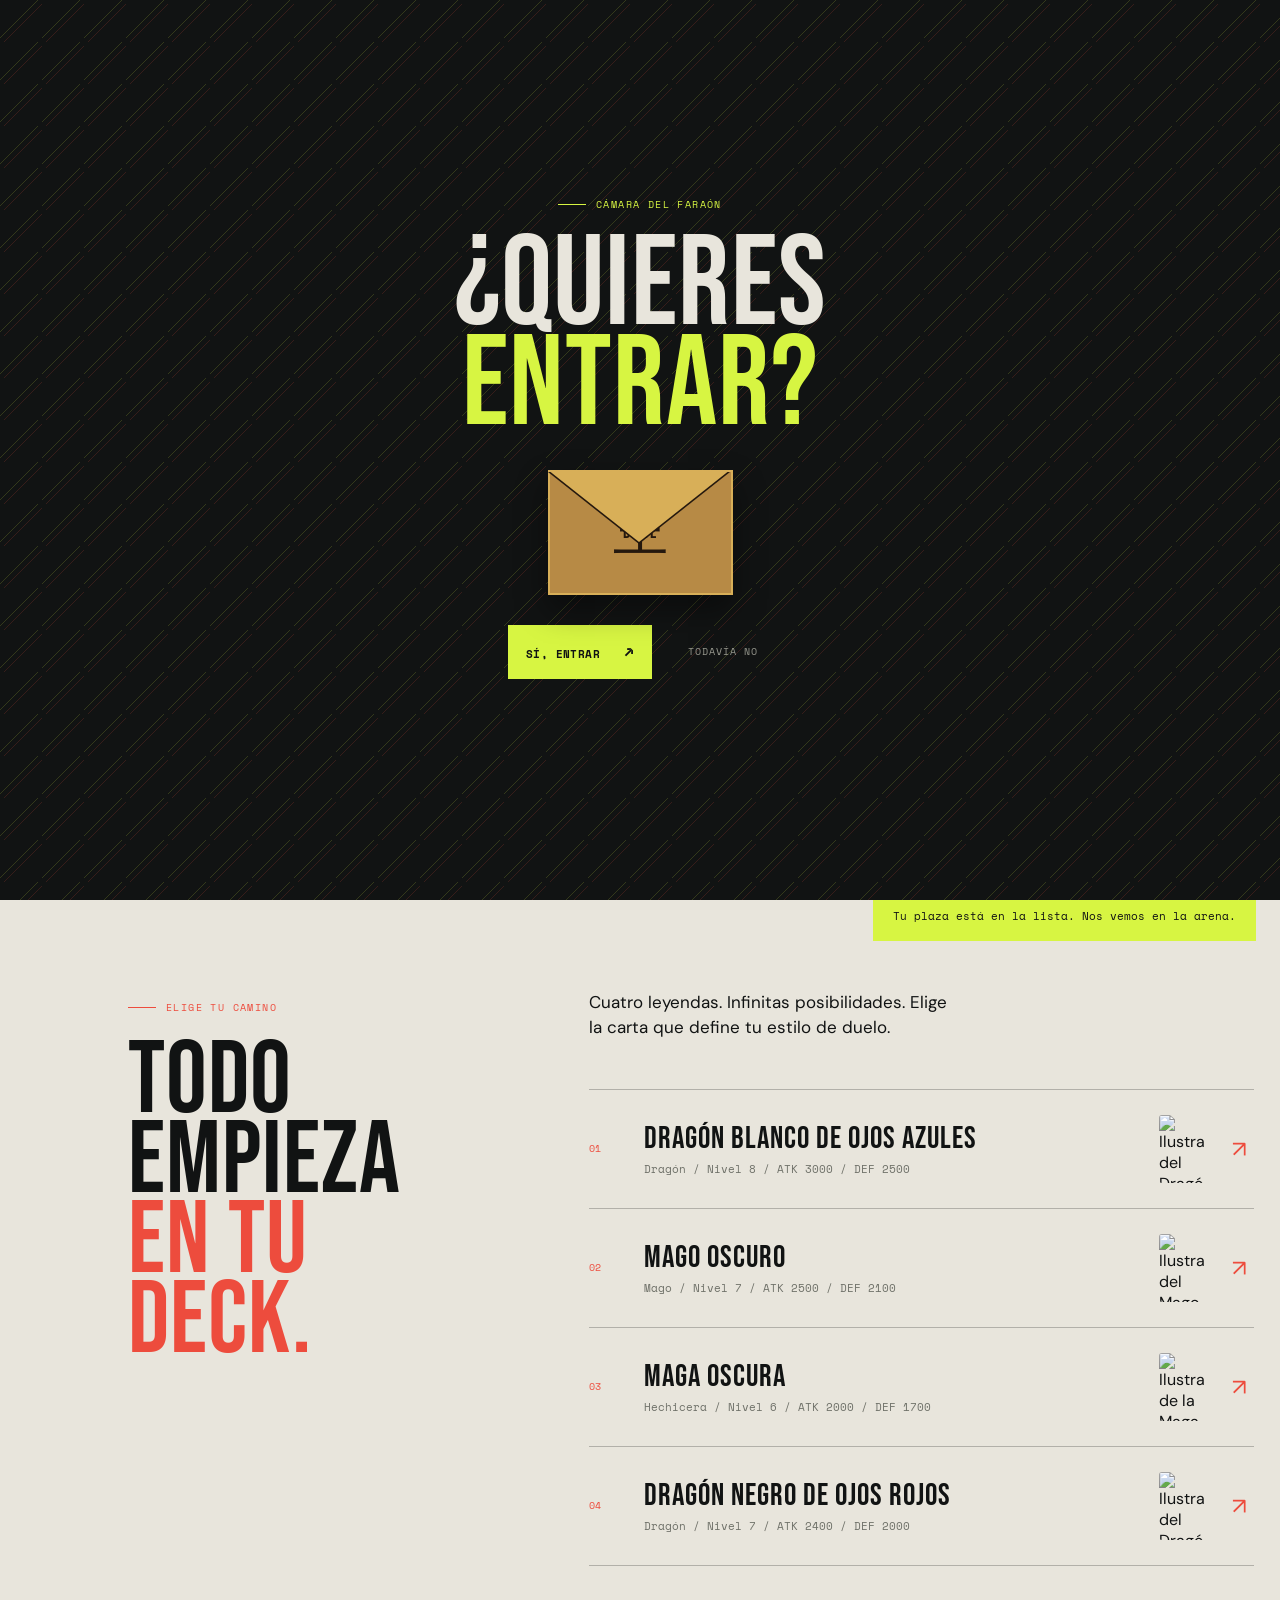
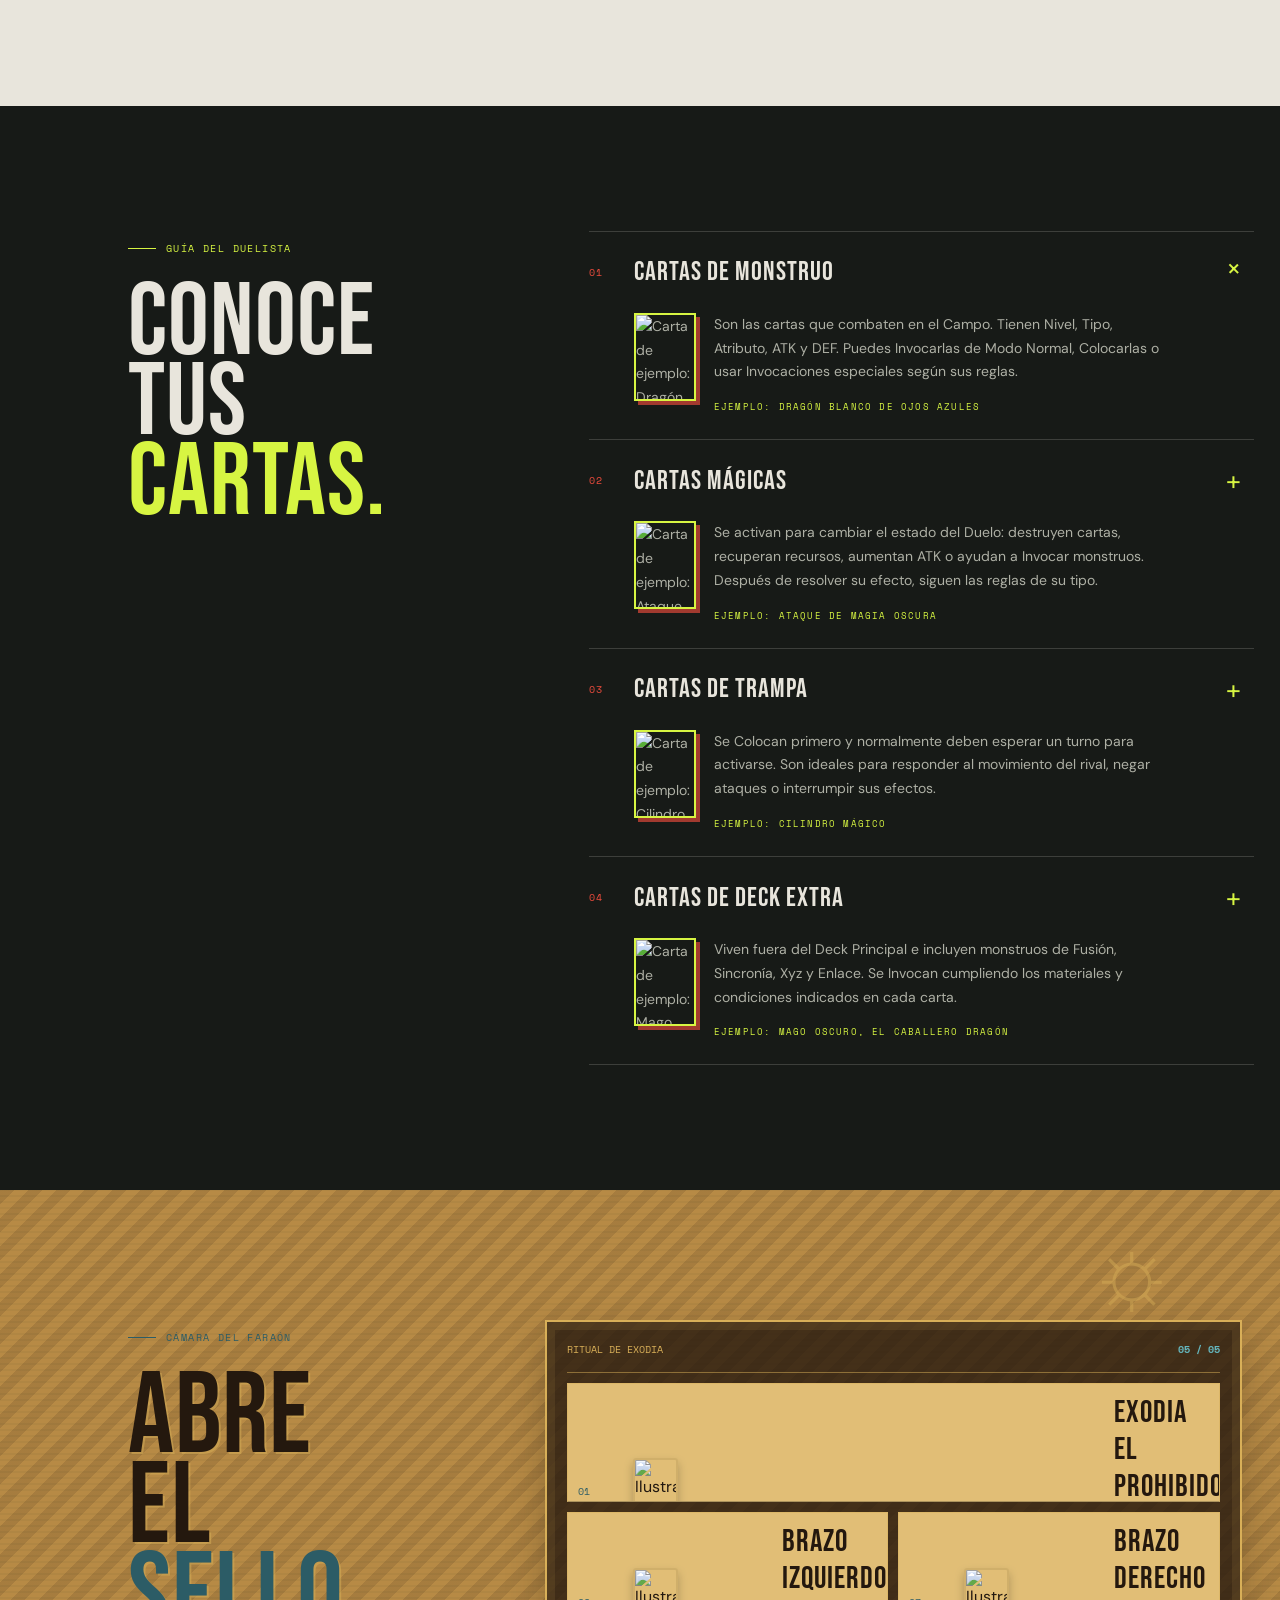
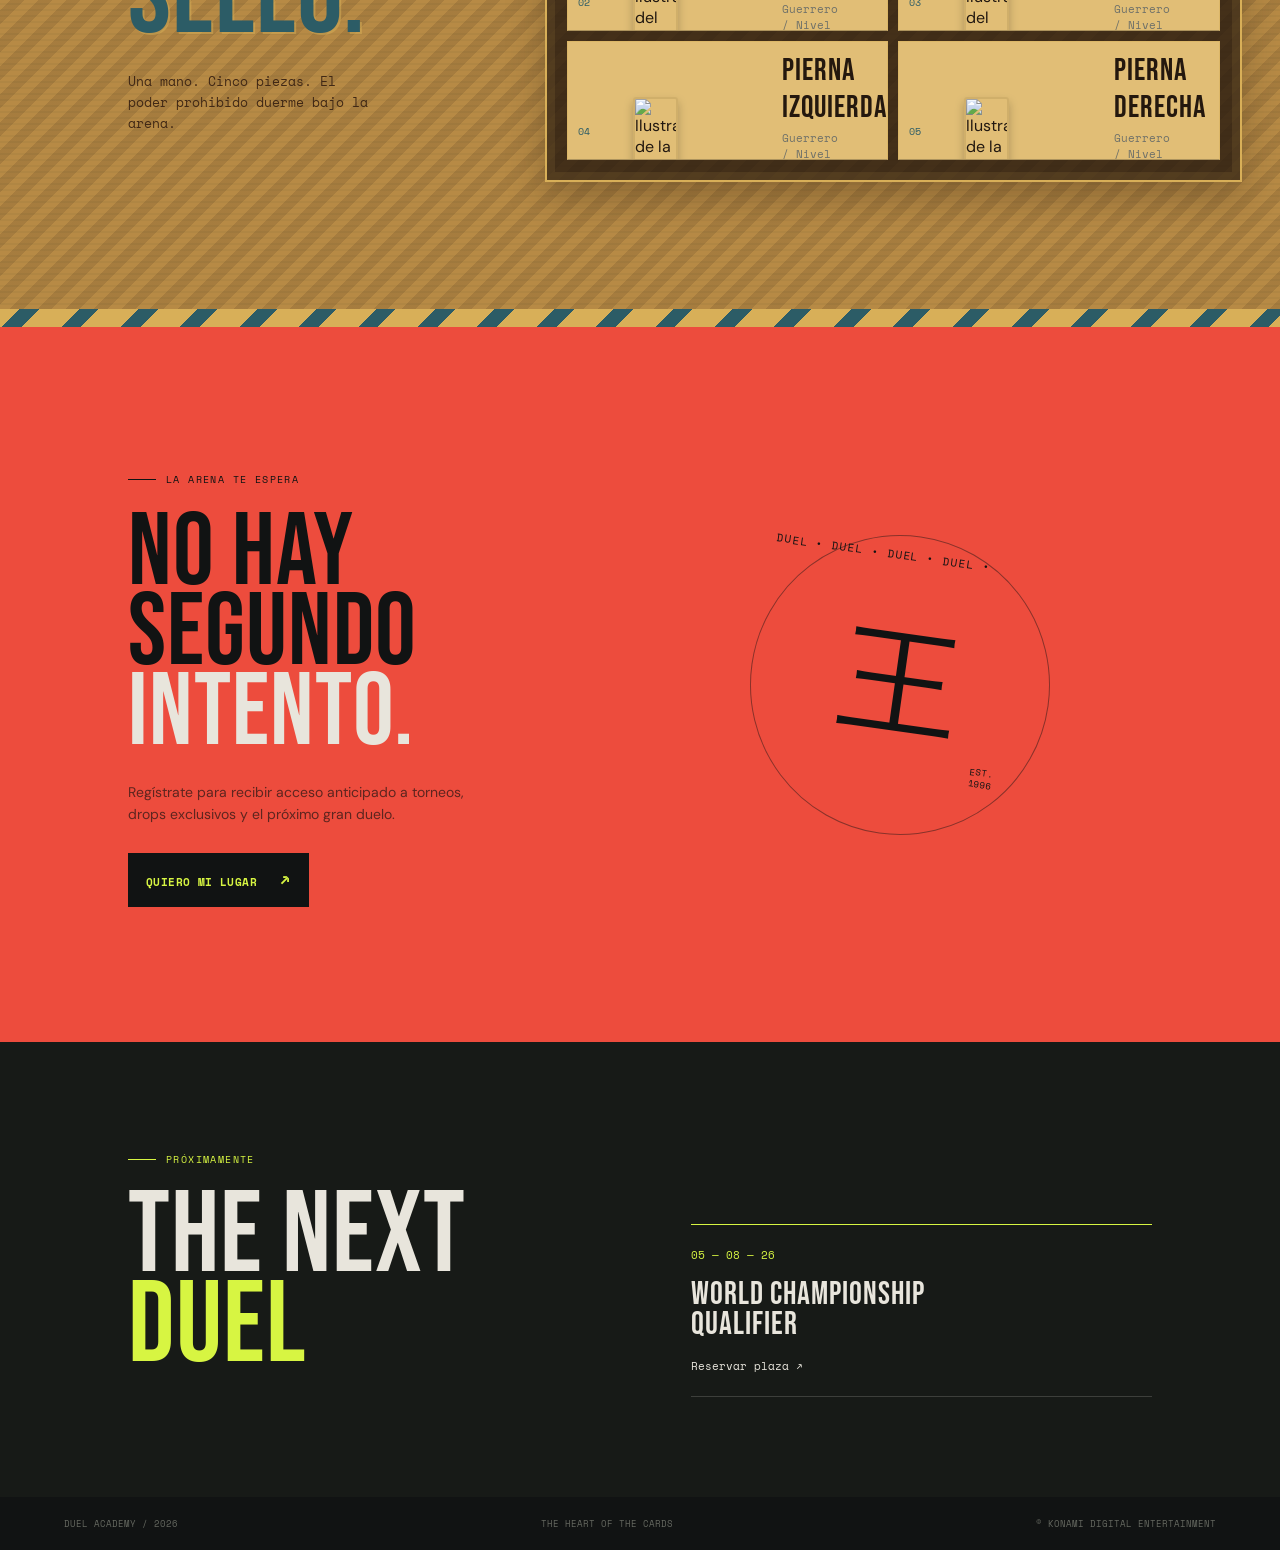
==== yu yi oh/index.html @ 169a9750 "dfd" ====
<!doctype html>
<html lang="es">
<head>
  <meta charset="UTF-8">
  <meta name="viewport" content="width=device-width, initial-scale=1.0">
  <meta name="description" content="Yu-Gi-Oh! Duel Academy: entra al duelo y demuestra el corazón de las cartas.">
  <title>DUEL ACADEMY | Yu-Gi-Oh!</title>
  <link rel="preconnect" href="https://fonts.googleapis.com">
  <link rel="preconnect" href="https://fonts.gstatic.com" crossorigin>
  <link href="https://fonts.googleapis.com/css2?family=Bebas+Neue&family=DM+Sans:wght@400;500;700&family=Space+Mono:wght@400;700&display=swap" rel="stylesheet">
  <link rel="stylesheet" href="styles.css">
</head>
<body>
  <div class="grain" aria-hidden="true"></div>
  <audio id="duel-audio" preload="none" src="es-hora-del-duelo.mp3"></audio>
  <section class="entry-gate" id="entry-gate" aria-labelledby="entry-title">
    <div class="entry-content">
      <p class="eyebrow"><span></span> Cámara del faraón</p>
      <h1 id="entry-title">¿QUIERES<br><i>ENTRAR?</i></h1>
      <div class="sealed-envelope" aria-hidden="true"><div class="envelope-flap"></div><div class="envelope-body"><span>王</span></div><div class="envelope-letter">DUEL</div></div>
      <div class="entry-actions"><button class="primary-button" id="enter-button">Sí, entrar <span>↗</span></button><button class="entry-no" id="stay-button">Todavía no</button></div>
      <p class="entry-response" id="entry-response" role="status" aria-live="polite"></p>
    </div>
  </section>
  <header class="site-header">
    <a class="brand" href="#top" aria-label="Duel Academy inicio">
      <span class="brand-mark">王</span>
      <span>DUEL<br><em>ACADEMY</em></span>
    </a>
    <a class="yu-gi-oh-logo" href="#top" aria-label="Yu-Gi-Oh! inicio">YU-GI-OH!<small>TRADING CARD GAME</small></a>
    <nav class="main-nav" aria-label="Navegación principal">
      <a href="#arsenal">Arsenal</a>
      <a href="#exodia">Exodia</a>
      <a href="#academy">Academia</a>
      <a href="#events">Torneos</a>
    </nav>
    <button class="nav-cta" data-scroll="#academy">Entrar al duelo <span>↗</span></button>
  </header>

  <main id="top">
    <section class="hero" aria-labelledby="hero-title">
      <div class="hero-copy">
        <p class="eyebrow"><span></span> Temporada 04 / El corazón de las cartas</p>
        <h1 id="hero-title">TU<br><i>JUEGO.</i><br>TU LEYENDA.</h1>
        <p class="hero-intro">El campo está listo. Afila tu estrategia, invoca a tu mejor monstruo y demuestra de qué está hecho un verdadero duelista.</p>
        <div class="hero-actions">
          <button class="primary-button" data-scroll="#academy">Desafiar al destino <span>↗</span></button>
          <a class="text-link" href="#arsenal">Ver el arsenal <span>↓</span></a>
        </div>
      </div>
      <div class="hero-stage" aria-label="Cartas de duelo destacadas">
        <div class="orbit orbit-one"></div>
        <div class="orbit orbit-two"></div>
        <div class="stage-note"><strong>YU-GI-OH! MASTER DUEL</strong><span>DRAGON BLANCO DE OJOS AZULES / ATK 3000</span></div>
        <div class="power-line"><span>DUEL INDEX</span><strong>∞</strong></div>
      </div>
      <div class="hero-side-label">YU-GI-OH! <span>®</span></div>
    </section>

    <section class="ticker" aria-label="Noticias del duelo"><div class="ticker-track"><span>DRAW YOUR DESTINY</span><b>✦</b><span>BUILD YOUR LEGEND</span><b>✦</b><span>DRAW YOUR DESTINY</span><b>✦</b><span>BUILD YOUR LEGEND</span><b>✦</b></div></section>

    <section class="arsenal section-grid" id="arsenal">
      <div class="section-heading"><p class="eyebrow"><span></span> Elige tu camino</p><h2>TODO<br>EMPIEZA<br><i>EN TU DECK.</i></h2></div>
      <div class="arsenal-content">
        <p class="section-lead">Cuatro leyendas. Infinitas posibilidades. Elige la carta que define tu estilo de duelo.</p>
        <div class="deck-list">
          <article class="deck-row" role="button" tabindex="0" aria-label="Ampliar Dragón Blanco de Ojos Azules" data-requirement="Requiere 2 Sacrificios para ser Invocado de Modo Normal" data-example="Ejemplo: ofrece 2 monstruos de Nivel inferior como Sacrificio y coloca esta carta en el Campo en Posición de Ataque."><span class="deck-number">01</span><div><h3>Dragón Blanco de Ojos Azules</h3><p>Dragón / Nivel 8 / ATK 3000 / DEF 2500</p></div><img src="https://images.ygoprodeck.com/images/cards/89631139.jpg" alt="Ilustración del Dragón Blanco de Ojos Azules" loading="lazy"><span class="row-arrow">↗</span></article>
          <article class="deck-row" role="button" tabindex="0" aria-label="Ampliar Mago Oscuro" data-requirement="Requiere 1 Sacrificio para ser Invocado de Modo Normal" data-example="Ejemplo: ofrece 1 monstruo como Sacrificio e Invoca esta carta para tomar el control del duelo con 2500 ATK."><span class="deck-number">02</span><div><h3>Mago Oscuro</h3><p>Mago / Nivel 7 / ATK 2500 / DEF 2100</p></div><img src="https://images.ygoprodeck.com/images/cards/46986414.jpg" alt="Ilustración del Mago Oscuro" loading="lazy"><span class="row-arrow">↗</span></article>
          <article class="deck-row" role="button" tabindex="0" aria-label="Ampliar Maga Oscura" data-requirement="Requiere 1 Sacrificio para ser Invocada de Modo Normal" data-example="Ejemplo: ofrece 1 monstruo como Sacrificio e Invoca esta maga para activar su estrategia de hechizos y aumentar su poder."><span class="deck-number">03</span><div><h3>Maga Oscura</h3><p>Hechicera / Nivel 6 / ATK 2000 / DEF 1700</p></div><img src="https://images.ygoprodeck.com/images/cards/38033121.jpg" alt="Ilustración de la Maga Oscura" loading="lazy"><span class="row-arrow">↗</span></article>
          <article class="deck-row" role="button" tabindex="0" aria-label="Ampliar Dragón Negro de Ojos Rojos" data-requirement="Requiere 2 Sacrificios para ser Invocado de Modo Normal" data-example="Ejemplo: ofrece 2 monstruos como Sacrificio e Invoca al dragón para lanzar un ataque de 2400 ATK."><span class="deck-number">04</span><div><h3>Dragón Negro de Ojos Rojos</h3><p>Dragón / Nivel 7 / ATK 2400 / DEF 2000</p></div><img src="https://images.ygoprodeck.com/images/cards/74677422.jpg" alt="Ilustración del Dragón Negro de Ojos Rojos" loading="lazy"><span class="row-arrow">↗</span></article>
        </div>
      </div>
    </section>

    <section class="card-types" id="card-types" aria-labelledby="card-types-title">
      <div class="card-types-heading"><p class="eyebrow"><span></span> Guía del duelista</p><h2 id="card-types-title">CONOCE<br>TUS <i>CARTAS.</i></h2></div>
      <div class="accordion" data-accordion>
        <div class="accordion-item is-open"><button class="accordion-trigger" aria-expanded="true" aria-controls="type-monster"><span class="accordion-number">01</span><span>Cartas de Monstruo</span><b>+</b></button><div class="accordion-panel" id="type-monster" role="region"><img src="https://images.ygoprodeck.com/images/cards/89631139.jpg" alt="Carta de ejemplo: Dragón Blanco de Ojos Azules" loading="lazy"><div><p>Son las cartas que combaten en el Campo. Tienen Nivel, Tipo, Atributo, ATK y DEF. Puedes Invocarlas de Modo Normal, Colocarlas o usar Invocaciones especiales según sus reglas.</p><div class="type-tag">EJEMPLO: DRAGÓN BLANCO DE OJOS AZULES</div></div></div></div>
        <div class="accordion-item"><button class="accordion-trigger" aria-expanded="false" aria-controls="type-spell"><span class="accordion-number">02</span><span>Cartas Mágicas</span><b>+</b></button><div class="accordion-panel" id="type-spell" role="region" hidden><img src="https://images.ygoprodeck.com/images/cards/2314238.jpg" alt="Carta de ejemplo: Ataque de Magia Oscura" loading="lazy"><div><p>Se activan para cambiar el estado del Duelo: destruyen cartas, recuperan recursos, aumentan ATK o ayudan a Invocar monstruos. Después de resolver su efecto, siguen las reglas de su tipo.</p><div class="type-tag">EJEMPLO: ATAQUE DE MAGIA OSCURA</div></div></div></div>
        <div class="accordion-item"><button class="accordion-trigger" aria-expanded="false" aria-controls="type-trap"><span class="accordion-number">03</span><span>Cartas de Trampa</span><b>+</b></button><div class="accordion-panel" id="type-trap" role="region" hidden><img src="https://images.ygoprodeck.com/images/cards/62279055.jpg" alt="Carta de ejemplo: Cilindro Mágico" loading="lazy"><div><p>Se Colocan primero y normalmente deben esperar un turno para activarse. Son ideales para responder al movimiento del rival, negar ataques o interrumpir sus efectos.</p><div class="type-tag">EJEMPLO: CILINDRO MÁGICO</div></div></div></div>
        <div class="accordion-item"><button class="accordion-trigger" aria-expanded="false" aria-controls="type-extra"><span class="accordion-number">04</span><span>Cartas de Deck Extra</span><b>+</b></button><div class="accordion-panel" id="type-extra" role="region" hidden><img src="https://images.ygoprodeck.com/images/cards/41721210.jpg" alt="Carta de ejemplo: Mago Oscuro, el Caballero Dragón" loading="lazy"><div><p>Viven fuera del Deck Principal e incluyen monstruos de Fusión, Sincronía, Xyz y Enlace. Se Invocan cumpliendo los materiales y condiciones indicados en cada carta.</p><div class="type-tag">EJEMPLO: MAGO OSCURO, EL CABALLERO DRAGÓN</div></div></div></div>
      </div>
    </section>

    <section class="exodia-interface" id="exodia" aria-labelledby="exodia-title">
      <div class="exodia-sun" aria-hidden="true">☼</div>
      <div class="exodia-intro"><p class="eyebrow"><span></span> Cámara del faraón</p><h2 id="exodia-title">ABRE<br>EL <i>SELLO.</i></h2><p>Una mano. Cinco piezas. El poder prohibido duerme bajo la arena.</p></div>
      <div class="exodia-board">
        <div class="exodia-board-label"><span>RITUAL DE EXODIA</span><strong>05 / 05</strong></div>
        <div class="exodia-card-grid">
          <article class="deck-row exodia-piece exodia-head" role="button" tabindex="0" aria-label="Ampliar Exodia el Prohibido" data-requirement="Carta central de Exodia. No requiere Sacrificios: se Invoca cuando reúnes las 5 piezas en tu mano." data-example="Ejemplo: reúne esta cabeza junto a los 2 brazos y las 2 piernas para ganar el Duelo automáticamente."><span class="exodia-piece-number">01</span><img src="https://images.ygoprodeck.com/images/cards/33396948.jpg" alt="Ilustración de Exodia el Prohibido" loading="lazy"><div><h3 data-glitch="Exodia el Prohibido">Exodia el Prohibido</h3><p>Guerrero / Nivel 3 / ATK 1000 / DEF 1000</p></div></article>
          <article class="deck-row exodia-piece" role="button" tabindex="0" aria-label="Ampliar Brazo Izquierdo de Exodia" data-requirement="Pieza de Exodia. No requiere Sacrificios ni Invocación Normal." data-example="Ejemplo: conserva esta pieza en tu mano y completa el conjunto con las otras 4 cartas."><span class="exodia-piece-number">02</span><img src="https://images.ygoprodeck.com/images/cards/08124921.jpg" alt="Ilustración del Brazo Izquierdo de Exodia" loading="lazy"><div><h3 data-glitch="Brazo Izquierdo">Brazo Izquierdo</h3><p>Guerrero / Nivel 1 / ATK 200 / DEF 300</p></div></article>
          <article class="deck-row exodia-piece" role="button" tabindex="0" aria-label="Ampliar Brazo Derecho de Exodia" data-requirement="Pieza de Exodia. No requiere Sacrificios ni Invocación Normal." data-example="Ejemplo: mantenlo en tu mano mientras buscas las piezas restantes del conjunto prohibido."><span class="exodia-piece-number">03</span><img src="https://images.ygoprodeck.com/images/cards/07902349.jpg" alt="Ilustración del Brazo Derecho de Exodia" loading="lazy"><div><h3 data-glitch="Brazo Derecho">Brazo Derecho</h3><p>Guerrero / Nivel 1 / ATK 200 / DEF 300</p></div></article>
          <article class="deck-row exodia-piece" role="button" tabindex="0" aria-label="Ampliar Pierna Izquierda de Exodia" data-requirement="Pieza de Exodia. No requiere Sacrificios ni Invocación Normal." data-example="Ejemplo: añade esta pieza a tu mano junto a la cabeza, los brazos y la otra pierna."><span class="exodia-piece-number">04</span><img src="https://images.ygoprodeck.com/images/cards/44519536.jpg" alt="Ilustración de la Pierna Izquierda de Exodia" loading="lazy"><div><h3 data-glitch="Pierna Izquierda">Pierna Izquierda</h3><p>Guerrero / Nivel 1 / ATK 200 / DEF 300</p></div></article>
          <article class="deck-row exodia-piece" role="button" tabindex="0" aria-label="Ampliar Pierna Derecha de Exodia" data-requirement="Pieza de Exodia. No requiere Sacrificios ni Invocación Normal." data-example="Ejemplo: reúne esta última pieza en tu mano para activar la condición de victoria de Exodia."><span class="exodia-piece-number">05</span><img src="https://images.ygoprodeck.com/images/cards/70903634.jpg" alt="Ilustración de la Pierna Derecha de Exodia" loading="lazy"><div><h3 data-glitch="Pierna Derecha">Pierna Derecha</h3><p>Guerrero / Nivel 1 / ATK 200 / DEF 300</p></div></article>
        </div>
      </div>
    </section>

    <section class="academy" id="academy">
      <div class="academy-copy"><p class="eyebrow"><span></span> La arena te espera</p><h2>NO HAY<br>SEGUNDO<br><i>INTENTO.</i></h2><p>Regístrate para recibir acceso anticipado a torneos, drops exclusivos y el próximo gran duelo.</p><button class="primary-button" id="join-button">Quiero mi lugar <span>↗</span></button></div>
      <div class="academy-emblem"><div class="emblem-ring">DUEL • DUEL • DUEL • DUEL •</div><strong>王</strong><span>EST.<br>1996</span></div>
    </section>

    <section class="events" id="events"><div><p class="eyebrow"><span></span> Próximamente</p><h2>THE NEXT<br><i>DUEL</i></h2></div><div class="event-card"><span>05 — 08 — 26</span><strong>WORLD CHAMPIONSHIP<br>QUALIFIER</strong><a href="#academy">Reservar plaza ↗</a></div></section>
  </main>
  <footer><span>DUEL ACADEMY / 2026</span><span>THE HEART OF THE CARDS</span><span>© KONAMI DIGITAL ENTERTAINMENT</span></footer>
  <div class="toast" id="toast" role="status">Tu plaza está en la lista. Nos vemos en la arena.</div>
  <div class="card-modal" id="card-modal" role="dialog" aria-modal="true" aria-labelledby="modal-title" hidden>
    <button class="modal-close" id="modal-close" aria-label="Cerrar carta ampliada">×</button>
    <div class="modal-card-wrap"><img id="modal-image" src="" alt=""><div><p class="eyebrow"><span></span> Carta seleccionada</p><h2 id="modal-title"></h2><p id="modal-stats"></p><p id="modal-requirement"></p><p class="modal-example-label">EJEMPLO VISIBLE</p><p id="modal-example"></p></div></div>
  </div>
  <script src="script.js"></script>
</body>
</html>
---- yu yi oh/styles.css ----
.site-header{position:fixed!important;z-index:30;background:rgba(17,19,19,.94);backdrop-filter:blur(10px)}
.entry-locked{overflow:hidden}.entry-gate{position:fixed;inset:0;z-index:100;background:#111313;color:#e8e5dc;display:grid;place-items:center;text-align:center;overflow:hidden}.entry-gate::before{content:"";position:absolute;inset:0;opacity:.17;background:linear-gradient(135deg,transparent 45%,#d7f542 45% 46%,transparent 46% 54%,#ed4c3d 54% 55%,transparent 55%);background-size:42px 42px}.entry-content{position:relative;z-index:1}.entry-content .eyebrow{justify-content:center}.entry-content h1{font-size:clamp(68px,10vw,130px);margin:24px 0 34px}.entry-content h1 i{color:#d7f542;font-style:normal}.sealed-envelope{width:185px;height:125px;margin:0 auto 30px;position:relative;perspective:500px}.envelope-body{position:absolute;inset:0;background:#b78a45;border:2px solid #d8af58;box-shadow:0 15px 30px rgba(0,0,0,.4);display:grid;place-items:center}.envelope-body span{font:55px serif;color:#24180e}.envelope-flap{position:absolute;z-index:3;left:0;top:0;width:0;height:0;border-left:91px solid transparent;border-right:91px solid transparent;border-top:72px solid #d8af58;transform-origin:top;transition:transform .8s cubic-bezier(.2,.8,.2,1);filter:drop-shadow(0 2px 0 #24180e)}.envelope-letter{position:absolute;z-index:1;left:50%;top:50%;transform:translate(-50%,-50%);color:#24180e;font:18px var(--display);letter-spacing:2px}.entry-gate.opening .envelope-flap{transform:rotateX(180deg)}.entry-gate.opening .envelope-letter{animation:letter-rise 1s .25s ease-out forwards}.entry-gate.entered{animation:gate-out .5s ease-in forwards}.entry-actions{display:flex;justify-content:center;align-items:center;gap:22px}.entry-no{border:0;background:transparent;color:#96978d;text-transform:uppercase;letter-spacing:1px;padding:14px;font:10px var(--mono)}.entry-no:hover{color:#e8e5dc}.entry-no:disabled,.primary-button:disabled{cursor:wait;opacity:.6}.entry-response{height:18px;margin:16px 0 0;color:#d7f542;font:10px var(--mono)}@keyframes letter-rise{to{transform:translate(-50%,-100px);opacity:0}}@keyframes gate-out{to{opacity:0;visibility:hidden}}@media(max-width:720px){.entry-content{padding:0 24px}.entry-content h1{font-size:82px}.sealed-envelope{width:160px;height:108px}.envelope-flap{border-left-width:79px;border-right-width:79px;border-top-width:62px}}
.master-duel-card{animation:master-duel-float 5s ease-in-out infinite,master-duel-enter 1s cubic-bezier(.2,.8,.2,1) both}.master-duel-card::before{content:"";position:absolute;inset:-20px;border-radius:18px;background:rgba(72,180,255,.26);filter:blur(25px);z-index:-1;animation:master-duel-aura 2.8s ease-in-out infinite}.master-duel-card::after{content:"";position:absolute;inset:7px;pointer-events:none;background:linear-gradient(120deg,transparent 30%,rgba(255,255,255,.85) 48%,transparent 66%);mix-blend-mode:screen;transform:translateX(-130%);animation:master-duel-shine 3.8s ease-in-out infinite}.master-duel-card .card-frame{position:relative;box-shadow:inset 0 0 0 1px rgba(125,212,255,.9)}.master-duel-card .card-frame::after{content:"";position:absolute;inset:0;background:linear-gradient(145deg,rgba(84,194,255,.3),transparent 30%,transparent 70%,rgba(35,83,190,.3));pointer-events:none}.master-duel-lockup{position:absolute;z-index:3;top:34%;left:50%;transform:translate(-50%,-50%) rotate(-9deg);text-align:center;text-shadow:0 2px 7px rgba(0,0,0,.75);white-space:nowrap;animation:lockup-pulse 3s ease-in-out infinite}.master-duel-lockup small{display:block;color:#fff;font:700 8px var(--mono);letter-spacing:3px}.master-duel-lockup strong{display:block;color:#d7f542;font:42px/.72 var(--display);letter-spacing:2px}.master-duel-lockup span{display:block;margin-top:9px;color:#fff;font:7px var(--mono);letter-spacing:2px}@keyframes master-duel-enter{from{opacity:0;transform:rotate(-20deg) translateY(45px) scale(.82)}to{opacity:1;transform:rotate(-9deg) translateY(0) scale(1)}}@keyframes master-duel-float{0%,100%{transform:rotate(-9deg) translateY(0)}50%{transform:rotate(-5deg) translateY(-13px)}}@keyframes master-duel-aura{0%,100%{opacity:.3;transform:scale(.9)}50%{opacity:.85;transform:scale(1.1)}}@keyframes master-duel-shine{0%,38%{transform:translateX(-130%)}65%,100%{transform:translateX(130%)}}@keyframes lockup-pulse{0%,100%{opacity:.86}50%{opacity:1}}@media(max-width:720px){.master-duel-lockup strong{font-size:35px}}@media(prefers-reduced-motion:reduce){.master-duel-card,.master-duel-card::before,.master-duel-card::after,.master-duel-lockup{animation:none}.master-duel-card{transform:rotate(-9deg)}}
.master-duel-card,.master-duel-card::before,.master-duel-card::after,.master-duel-lockup{animation:none!important}
.card-placeholder{display:flex;height:100%;align-items:center;justify-content:center;text-align:center;color:#d7f542;font:46px/.72 var(--display);letter-spacing:2px;background:radial-gradient(circle at center,rgba(84,194,255,.35),transparent 45%),linear-gradient(145deg,#182c4f,#10151f 58%,#243d68)}.deck-symbol{width:45px;height:68px;border:1px solid rgba(17,19,19,.45);border-radius:3px;display:grid;place-items:center;color:var(--red);font-size:22px}.deck-row:hover .deck-symbol{background:var(--red);color:var(--paper);transition:background .3s,color .3s}
.modal-card-wrap #modal-stats,.modal-card-wrap #modal-requirement{color:var(--acid);font:11px/1.6 var(--mono)}.modal-card-wrap #modal-requirement{color:#aeb0a5;margin-top:8px}
.modal-example-label{margin:24px 0 4px;color:var(--red);font:700 9px var(--mono);letter-spacing:1.5px}.modal-card-wrap #modal-example{margin:0;color:var(--paper);font:12px/1.55 var(--body);max-width:300px}
.exodia-interface{padding:130px 10vw 145px;background:#d7f542;color:var(--ink);display:grid;grid-template-columns:32% 68%;gap:7vw;position:relative;overflow:hidden}.exodia-intro .eyebrow{color:var(--red)}.exodia-intro .eyebrow span{background:var(--red)}.exodia-intro h2{font-size:clamp(70px,9vw,130px);margin:28px 0}.exodia-intro h2 i{color:var(--red);font-style:normal}.exodia-intro>p:last-child{max-width:250px;font:13px/1.6 var(--mono)}.exodia-board{border:1px solid rgba(17,19,19,.45);padding:20px;background:rgba(17,19,19,.06)}.exodia-board-label{display:flex;justify-content:space-between;border-bottom:1px solid rgba(17,19,19,.35);padding:0 0 15px;font:10px var(--mono)}.exodia-board-label strong{color:var(--red)}.exodia-card-grid{display:grid;grid-template-columns:repeat(2,1fr);gap:10px;padding-top:10px}.exodia-piece{height:112px;display:grid;grid-template-columns:26px 55px 1fr;gap:12px;align-items:center;border:1px solid rgba(17,19,19,.25);padding:10px;background:rgba(232,229,220,.55);transition:transform .25s,background .25s}.exodia-piece.exodia-head{grid-column:1/-1}.exodia-piece:hover{transform:translateY(-4px);background:var(--paper)}.exodia-piece img{width:55px;height:78px;object-fit:cover;border-radius:3px;box-shadow:0 5px 10px rgba(17,19,19,.25)}.exodia-piece-number{font:10px var(--mono);color:var(--red)}.exodia-piece h3{font:24px/.9 var(--display);margin:0;text-transform:uppercase}.exodia-piece p{font:8px/1.4 var(--mono);color:#5c5f57;margin:7px 0 0}.exodia-interface .deck-row{cursor:pointer}.exodia-interface .deck-row:focus-visible{outline:2px solid var(--red);outline-offset:3px}@media(max-width:720px){.exodia-interface{padding:90px 8vw;display:block}.exodia-intro h2{font-size:82px}.exodia-board{margin-top:50px;padding:12px}.exodia-card-grid{display:block}.exodia-piece,.exodia-piece.exodia-head{margin-bottom:8px;height:105px}.exodia-piece h3{font-size:21px}.exodia-piece p{font-size:7px}}
.exodia-interface{background:#b78a45;color:#24180e;background-image:linear-gradient(135deg,rgba(41,28,13,.12) 25%,transparent 25%,transparent 50%,rgba(41,28,13,.12) 50%,rgba(41,28,13,.12) 75%,transparent 75%);background-size:28px 28px}.exodia-interface::after{content:"";position:absolute;left:0;right:0;bottom:0;height:18px;background:repeating-linear-gradient(135deg,#d8af58 0 14px,#2c5c66 14px 28px,#d8af58 28px 42px)}.exodia-sun{position:absolute;right:8%;top:32px;color:#d8af58;font:100px/1 serif;opacity:.45}.exodia-intro{position:relative;z-index:1}.exodia-intro .eyebrow{color:#2c5c66}.exodia-intro .eyebrow span{background:#2c5c66}.exodia-intro h2{color:#24180e;text-shadow:2px 2px 0 rgba(216,175,88,.5)}.exodia-intro h2 i{color:#2c5c66}.exodia-intro>p:last-child{color:#402815}.exodia-board{position:relative;z-index:1;border:2px solid #d8af58;background:rgba(36,24,14,.78);box-shadow:inset 0 0 0 8px rgba(216,175,88,.1),0 16px 35px rgba(36,24,14,.28)}.exodia-board-label{border-color:rgba(216,175,88,.5);color:#d8af58}.exodia-board-label strong{color:#65b7be}.exodia-piece{border-color:rgba(216,175,88,.45);background:#e1be76}.exodia-piece:hover{background:#f2d59a}.exodia-piece-number{color:#2c5c66}.exodia-piece h3{color:#24180e}.exodia-piece p{color:#624529}.exodia-piece img{border:2px solid #d8af58}.exodia-interface .deck-row:focus-visible{outline-color:#65b7be}@media(max-width:720px){.exodia-sun{font-size:70px;top:22px;right:7%}}
.exodia-interface::before{content:"";position:absolute;inset:0;pointer-events:none;opacity:.16;background:repeating-linear-gradient(0deg,transparent 0 4px,rgba(44,92,102,.6) 5px,transparent 6px);mix-blend-mode:multiply;animation:egypt-glitch-scan 4s steps(2,end) infinite}.exodia-piece:hover h3,.exodia-piece:focus-visible h3,.arsenal .deck-row:hover h3,.arsenal .deck-row:focus-visible h3{position:relative;color:#2c5c66;text-shadow:2px 0 #ed4c3d,-2px 0 #65b7be;animation:card-glitch .32s steps(2,end) infinite}.exodia-piece:hover img,.exodia-piece:focus-visible img,.arsenal .deck-row:hover img,.arsenal .deck-row:focus-visible img{filter:saturate(1.35) contrast(1.15);box-shadow:3px 0 #ed4c3d,-3px 0 #65b7be,0 5px 10px rgba(17,19,19,.25)}@keyframes card-glitch{0%{transform:translate(0)}25%{transform:translate(-2px,1px)}50%{transform:translate(2px,-1px)}75%{transform:translate(-1px,0)}100%{transform:translate(0)}}@keyframes egypt-glitch-scan{0%,88%,100%{opacity:.08;transform:translateY(0)}90%{opacity:.42;transform:translateY(2px)}94%{opacity:.12;transform:translateY(-3px)}}@media(prefers-reduced-motion:reduce){.exodia-interface::before,.exodia-piece:hover h3,.exodia-piece:focus-visible h3,.arsenal .deck-row:hover h3,.arsenal .deck-row:focus-visible h3{animation:none}}
.card-types{padding:125px 10vw;background:#171a17;color:var(--paper);display:grid;grid-template-columns:35% 65%;gap:8vw}.card-types-heading .eyebrow{color:var(--acid)}.card-types-heading h2{font-size:clamp(65px,8vw,112px);margin:28px 0}.card-types-heading h2 i{color:var(--acid)}.accordion{border-top:1px solid var(--line)}.accordion-item{border-bottom:1px solid var(--line)}.accordion-trigger{width:100%;border:0;background:transparent;color:var(--paper);display:grid;grid-template-columns:45px 1fr 28px;align-items:center;text-align:left;padding:23px 0;font:27px var(--display);letter-spacing:1px}.accordion-trigger:hover{color:var(--acid)}.accordion-number{color:var(--red);font:10px var(--mono)}.accordion-trigger b{font:27px var(--body);font-weight:400;color:var(--acid);transition:transform .25s}.accordion-item.is-open .accordion-trigger b{transform:rotate(45deg)}.accordion-panel{padding:0 45px 26px;max-width:620px;color:#aeb0a5;font-size:14px;line-height:1.7}.accordion-panel p{margin:0}.type-tag{margin-top:16px;color:var(--acid);font:9px var(--mono);letter-spacing:1.2px}@media(max-width:720px){.card-types{padding:90px 8vw;display:block}.card-types-heading h2{font-size:76px;margin-bottom:55px}.accordion-trigger{font-size:23px;grid-template-columns:35px 1fr 24px}.accordion-panel{padding-left:35px;font-size:13px}}
.accordion-panel{display:grid;grid-template-columns:62px 1fr;gap:18px;align-items:start}.accordion-panel img{width:62px;height:88px;object-fit:cover;border:2px solid var(--acid);box-shadow:4px 4px 0 rgba(237,76,61,.65)}.accordion-panel>div{min-width:0}@media(max-width:720px){.accordion-panel{grid-template-columns:54px 1fr;gap:14px}.accordion-panel img{width:54px;height:77px}}
.cursor-sigil{position:fixed;left:-8px;top:-8px;width:16px;height:16px;border:1px solid #d8af58;border-radius:50%;pointer-events:none;z-index:30;mix-blend-mode:screen;transition:transform .08s linear}.cursor-sigil::before,.cursor-sigil::after{content:"";position:absolute;left:50%;top:50%;background:#65b7be;transform:translate(-50%,-50%)}.cursor-sigil::before{width:24px;height:1px}.cursor-sigil::after{width:1px;height:24px}.cursor-trail{position:fixed;width:5px;height:5px;border-radius:50%;background:#ed4c3d;pointer-events:none;z-index:29;transform:translate(-50%,-50%);animation:cursor-fade .5s ease-out forwards}@keyframes cursor-fade{from{opacity:.8;transform:translate(-50%,-50%) scale(1)}to{opacity:0;transform:translate(-50%,-50%) scale(2.8)}}
.yu-gi-oh-logo{position:absolute;left:50%;top:17px;transform:translateX(-50%) skew(-8deg);color:#f8f1c7;text-decoration:none;font:42px/.75 var(--display);letter-spacing:2px;text-shadow:2px 2px 0 #bc3329,-1px -1px 0 #f2c84b,0 0 13px rgba(237,76,61,.35);white-space:nowrap}.yu-gi-oh-logo small{display:block;margin-top:8px;color:var(--acid);font:7px var(--mono);letter-spacing:2px;text-align:center;text-shadow:none}.yu-gi-oh-logo:hover{color:var(--acid)}
@media(max-width:720px){.yu-gi-oh-logo{top:18px;font-size:30px}.yu-gi-oh-logo small{font-size:6px;margin-top:5px}.site-header .brand{margin-top:2px}.site-header .nav-cta{margin-top:2px}}
.deck-row{cursor:pointer}.deck-row:focus-visible{outline:2px solid var(--red);outline-offset:4px}.modal-open{overflow:hidden}.card-modal{position:fixed;inset:0;z-index:20;background:rgba(8,10,10,.86);display:grid;place-items:center;padding:24px}.card-modal[hidden]{display:none}.modal-card-wrap{display:flex;align-items:center;gap:38px;max-width:620px;padding:34px;border:1px solid var(--acid);background:#171a17;box-shadow:0 0 60px rgba(215,245,66,.15)}.modal-card-wrap img{width:135px;height:204px;object-fit:cover;border:4px solid #b9a875;box-shadow:0 16px 30px rgba(0,0,0,.45)}.modal-card-wrap h2{font-size:58px;color:var(--paper);margin:20px 0 12px}.modal-card-wrap p:last-child{color:var(--acid);font:11px var(--mono);line-height:1.6}.modal-close{position:absolute;top:25px;right:30px;border:1px solid var(--acid);background:transparent;color:var(--acid);font:28px var(--body);width:42px;height:42px}.modal-close:hover{background:var(--acid);color:var(--ink)}@media(max-width:720px){.modal-card-wrap{padding:24px;gap:20px}.modal-card-wrap h2{font-size:42px}.modal-card-wrap img{width:135px;height:204px}.modal-card-wrap p:last-child{font-size:9px}}
.hero-stage{overflow:hidden}
@import url('https://fonts.googleapis.com/css2?family=Bebas+Neue&family=DM+Sans:wght@400;500;700&family=Space+Mono:wght@400;700&display=swap');

:root{--ink:#111313;--paper:#e8e5dc;--acid:#d7f542;--red:#ed4c3d;--muted:#96978d;--line:rgba(232,229,220,.18);--display:'Bebas Neue',Impact,sans-serif;--body:'DM Sans',sans-serif;--mono:'Space Mono',monospace}
*{box-sizing:border-box}html{scroll-behavior:smooth}body{margin:0;background:var(--ink);color:var(--paper);font-family:var(--body);overflow-x:hidden}.grain{position:fixed;inset:0;opacity:.08;pointer-events:none;z-index:5;background-image:url("data:image/svg+xml,%3Csvg viewBox='0 0 180 180' xmlns='http://www.w3.org/2000/svg'%3E%3Cfilter id='n'%3E%3CfeTurbulence type='fractalNoise' baseFrequency='.9' numOctaves='4' stitchTiles='stitch'/%3E%3C/filter%3E%3Crect width='100%25' height='100%25' filter='url(%23n)' opacity='.7'/%3E%3C/svg%3E")}.site-header{height:86px;padding:0 5vw;border-bottom:1px solid var(--line);display:flex;align-items:center;justify-content:space-between;position:absolute;top:0;left:0;width:100%;z-index:3}.brand{display:flex;align-items:center;gap:10px;color:var(--paper);font:700 14px/12px var(--mono);letter-spacing:-.5px;text-decoration:none}.brand em{font-style:normal;color:var(--acid)}.brand-mark{color:var(--acid);font:42px/1 serif;transform:rotate(-12deg);display:block}.main-nav{display:flex;gap:34px;margin-left:auto;margin-right:40px}.main-nav a,.text-link{color:var(--paper);font:11px var(--mono);text-decoration:none;text-transform:uppercase;letter-spacing:1px}.main-nav a:hover,.text-link:hover{color:var(--acid)}button{font:700 11px var(--mono);cursor:pointer}.nav-cta,.primary-button{border:1px solid var(--acid);background:var(--acid);color:var(--ink);padding:14px 17px;text-transform:uppercase;letter-spacing:.4px}.nav-cta span,.primary-button span{margin-left:16px;font-size:16px}.nav-cta:hover,.primary-button:hover{background:var(--paper);border-color:var(--paper)}.hero{min-height:760px;padding:170px 5vw 90px;display:grid;grid-template-columns:1fr 1fr;position:relative;background:radial-gradient(circle at 75% 43%,rgba(215,245,66,.12),transparent 26%),linear-gradient(115deg,#111313 0%,#171a17 53%,#22251f 100%)}.hero-copy{align-self:center;position:relative;z-index:1}.eyebrow{font:10px var(--mono);letter-spacing:1.4px;text-transform:uppercase;color:var(--acid);display:flex;align-items:center;gap:10px}.eyebrow span{display:inline-block;width:28px;height:1px;background:var(--acid)}h1,h2{font:clamp(76px,10vw,150px)/.78 var(--display);font-weight:400;letter-spacing:1px;margin:30px 0}h1 i,h2 i{font-style:normal;color:var(--acid)}.hero-intro{max-width:370px;color:#aeb0a5;font-size:14px;line-height:1.7;margin:38px 0 25px}.hero-actions{display:flex;align-items:center;gap:28px}.text-link{border-bottom:1px solid var(--acid);padding-bottom:5px}.text-link span{color:var(--acid);font-size:16px;margin-left:9px}.hero-stage{position:relative;min-height:500px;display:flex;align-items:center;justify-content:center}.orbit{position:absolute;border:1px solid rgba(215,245,66,.28);border-radius:50%;transform:rotate(-26deg)}.orbit-one{width:480px;height:210px}.orbit-two{width:440px;height:170px;transform:rotate(42deg);border-color:rgba(237,76,61,.4)}.card{position:absolute;width:230px;aspect-ratio:63/88;border-radius:10px;padding:7px;background:#b9a875;box-shadow:18px 23px 35px #090b0a;transform:rotate(-9deg);transition:transform .4s}.card-back{background:#d25b4e;transform:rotate(21deg) translate(92px,8px);z-index:0}.card-back-inner{height:100%;border:2px solid #351d1c;border-radius:5px;display:flex;align-items:center;justify-content:center;flex-direction:column;color:#30251e;font:35px/.8 var(--display);text-align:center;background:repeating-linear-gradient(45deg,transparent 0 5px,rgba(58,29,27,.2) 6px 7px)}.card-back small{font:9px var(--mono);margin-top:13px}.card-main{z-index:1}.card-frame{height:100%;border:3px solid #483c21;overflow:hidden}.card-main img{width:100%;height:100%;object-fit:cover}.card-stamp{position:absolute;bottom:-31px;left:5px;color:var(--acid);font:10px var(--mono)}.stage-note{position:absolute;right:4%;bottom:29px;display:flex;flex-direction:column;color:var(--acid);font:10px var(--mono);text-align:right;line-height:1.7}.stage-note span{color:var(--muted);font-size:8px}.power-line{position:absolute;left:0;bottom:30px;width:125px;border-top:1px solid var(--acid);padding-top:7px;display:flex;justify-content:space-between;font:8px var(--mono);color:var(--muted)}.power-line strong{font-size:12px;color:var(--acid)}.hero-side-label{position:absolute;right:2vw;top:48%;writing-mode:vertical-rl;font:9px var(--mono);letter-spacing:2px;color:var(--muted)}.ticker{background:var(--acid);color:var(--ink);height:47px;overflow:hidden;display:flex;align-items:center}.ticker-track{white-space:nowrap;display:flex;align-items:center;gap:38px;font:22px var(--display);animation:marquee 22s linear infinite}.ticker b{font-size:12px}@keyframes marquee{to{transform:translateX(-30%)}}.section-grid{padding:140px 10vw;display:grid;grid-template-columns:35% 65%;gap:8vw;background:var(--paper);color:var(--ink)}.section-grid .eyebrow{color:var(--red)}.section-grid .eyebrow span{background:var(--red)}h2{font-size:clamp(60px,8vw,115px);margin:27px 0}.section-grid h2 i{color:var(--red)}.section-lead{max-width:360px;font-size:17px;line-height:1.5;margin:0 0 48px}.deck-list{border-top:1px solid rgba(17,19,19,.25)}.deck-row{height:119px;border-bottom:1px solid rgba(17,19,19,.25);display:grid;grid-template-columns:40px 1fr 58px 22px;align-items:center;gap:15px;position:relative;overflow:hidden}.deck-number{font:10px var(--mono);color:var(--red)}.deck-row h3{margin:0;text-transform:uppercase;font:31px var(--display);letter-spacing:1px}.deck-row p{margin:4px 0 0;color:#6f7169;font:11px var(--mono)}.deck-row img{width:45px;height:68px;object-fit:cover;object-position:top;border-radius:3px;filter:saturate(.8)}.row-arrow{font-size:23px;color:var(--red)}.deck-row:hover img{transform:rotate(8deg) scale(1.18);transition:transform .3s}.academy{padding:135px 10vw;display:flex;justify-content:space-between;align-items:center;background:var(--red);min-height:590px;position:relative;overflow:hidden}.academy .eyebrow{color:var(--ink)}.academy .eyebrow span{background:var(--ink)}.academy h2{color:var(--ink)}.academy h2 i{color:var(--paper)}.academy-copy>p:not(.eyebrow){max-width:360px;color:#5e251f;line-height:1.6;font-size:14px;margin:0 0 27px}.academy .primary-button{background:var(--ink);border-color:var(--ink);color:var(--acid)}.academy-emblem{width:300px;height:300px;border:1px solid rgba(17,19,19,.45);border-radius:50%;display:flex;align-items:center;justify-content:center;position:relative;transform:rotate(8deg);margin-right:8vw}.academy-emblem strong{font:120px serif;color:var(--ink)}.emblem-ring{position:absolute;top:12px;left:6px;right:6px;font:11px var(--mono);letter-spacing:1px;color:var(--ink)}.academy-emblem span{position:absolute;bottom:54px;right:44px;font:9px/1.4 var(--mono);color:var(--ink)}.events{padding:100px 10vw;display:grid;grid-template-columns:1fr 1fr;gap:8vw;background:#171a17}.events h2{font-size:clamp(70px,9vw,130px);margin:25px 0}.events h2 i{color:var(--acid)}.event-card{align-self:end;border-top:1px solid var(--acid);border-bottom:1px solid var(--line);padding:22px 0;display:grid;gap:17px;font-family:var(--mono)}.event-card span{color:var(--acid);font-size:11px}.event-card strong{font:32px/.95 var(--display);letter-spacing:1px}.event-card a{color:var(--paper);font-size:11px;text-decoration:none}.event-card a:hover{color:var(--acid)}footer{padding:20px 5vw;display:flex;justify-content:space-between;color:#656860;font:9px var(--mono);background:#111313}.toast{position:fixed;right:24px;bottom:24px;background:var(--acid);color:var(--ink);padding:17px 20px;font:11px var(--mono);transform:translateY(130%);transition:transform .4s;z-index:10}.toast.visible{transform:translateY(0)}@media(max-width:720px){.site-header{height:72px;padding:0 6vw}.main-nav{display:none}.nav-cta{padding:11px 10px;font-size:9px}.nav-cta span{margin-left:5px}.hero{padding:140px 8vw 55px;min-height:850px;display:block}.hero h1{font-size:88px;margin-top:22px}.hero-intro{margin-top:30px}.hero-stage{min-height:390px;margin-top:35px;transform:scale(.82);transform-origin:center top}.hero-side-label{display:none}.section-grid{padding:90px 8vw;display:block}.section-grid h2{font-size:74px;margin-bottom:55px}.section-lead{font-size:15px}.deck-row{grid-template-columns:28px 1fr 48px 14px;gap:8px}.deck-row h3{font-size:25px}.deck-row p{font-size:9px;white-space:nowrap}.academy{padding:90px 8vw;display:block;min-height:700px}.academy h2{font-size:78px}.academy-emblem{width:230px;height:230px;margin:70px auto 0}.academy-emblem strong{font-size:90px}.events{padding:80px 8vw;display:block}.event-card{margin-top:50px}.event-card strong{font-size:29px}footer{padding:20px 8vw;display:grid;gap:10px;font-size:8px}}
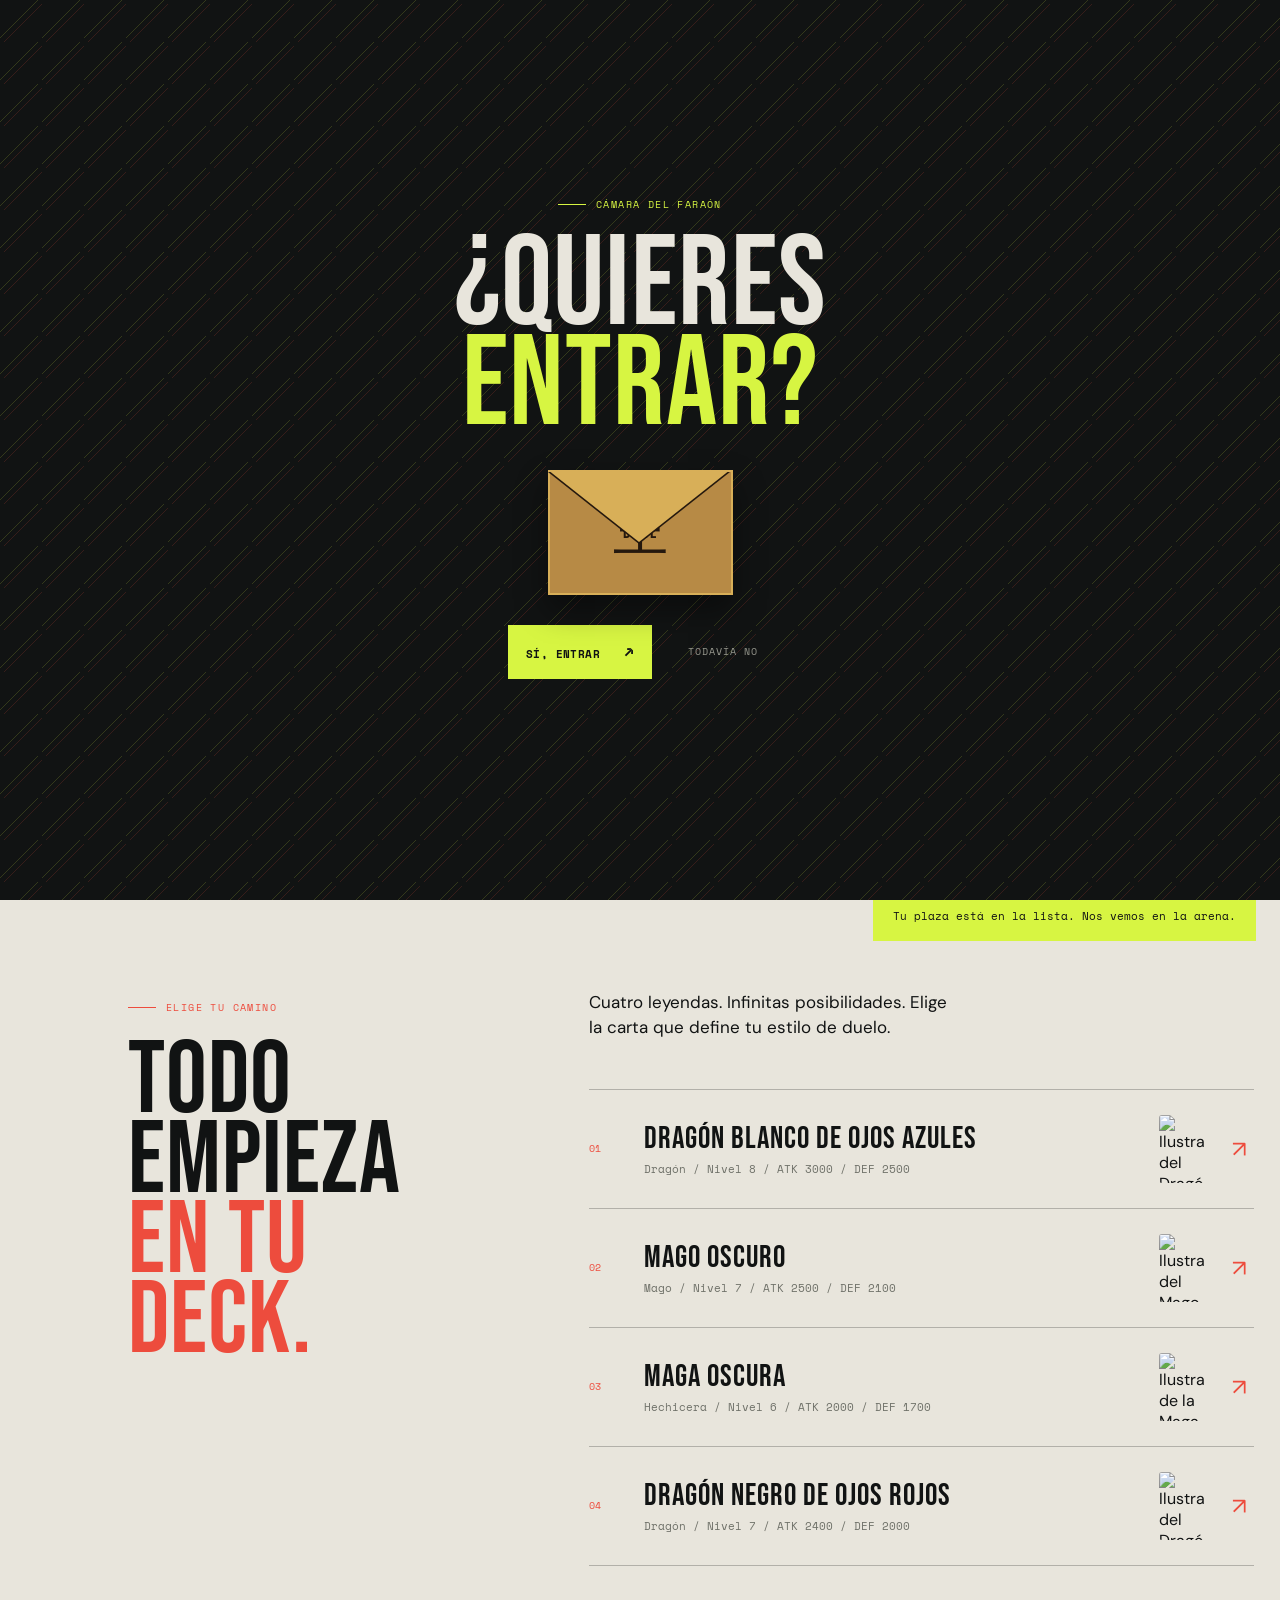
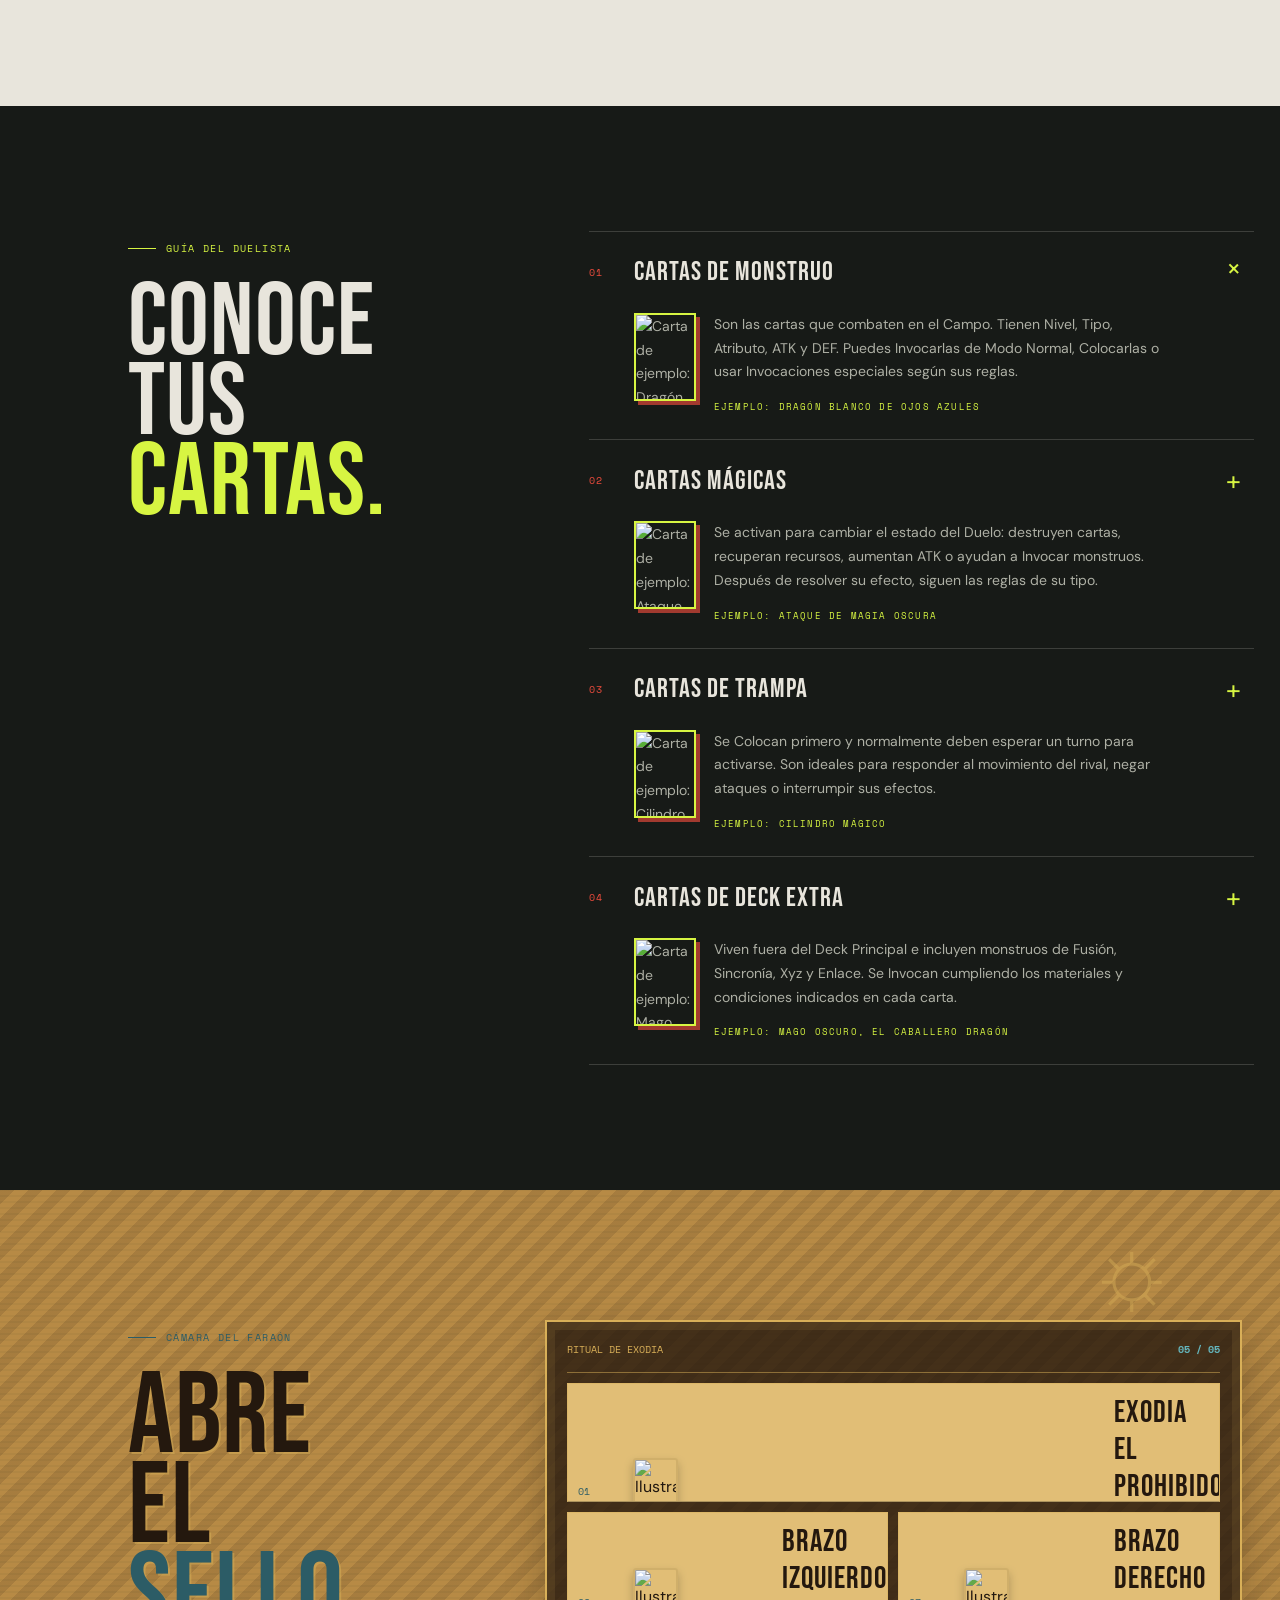
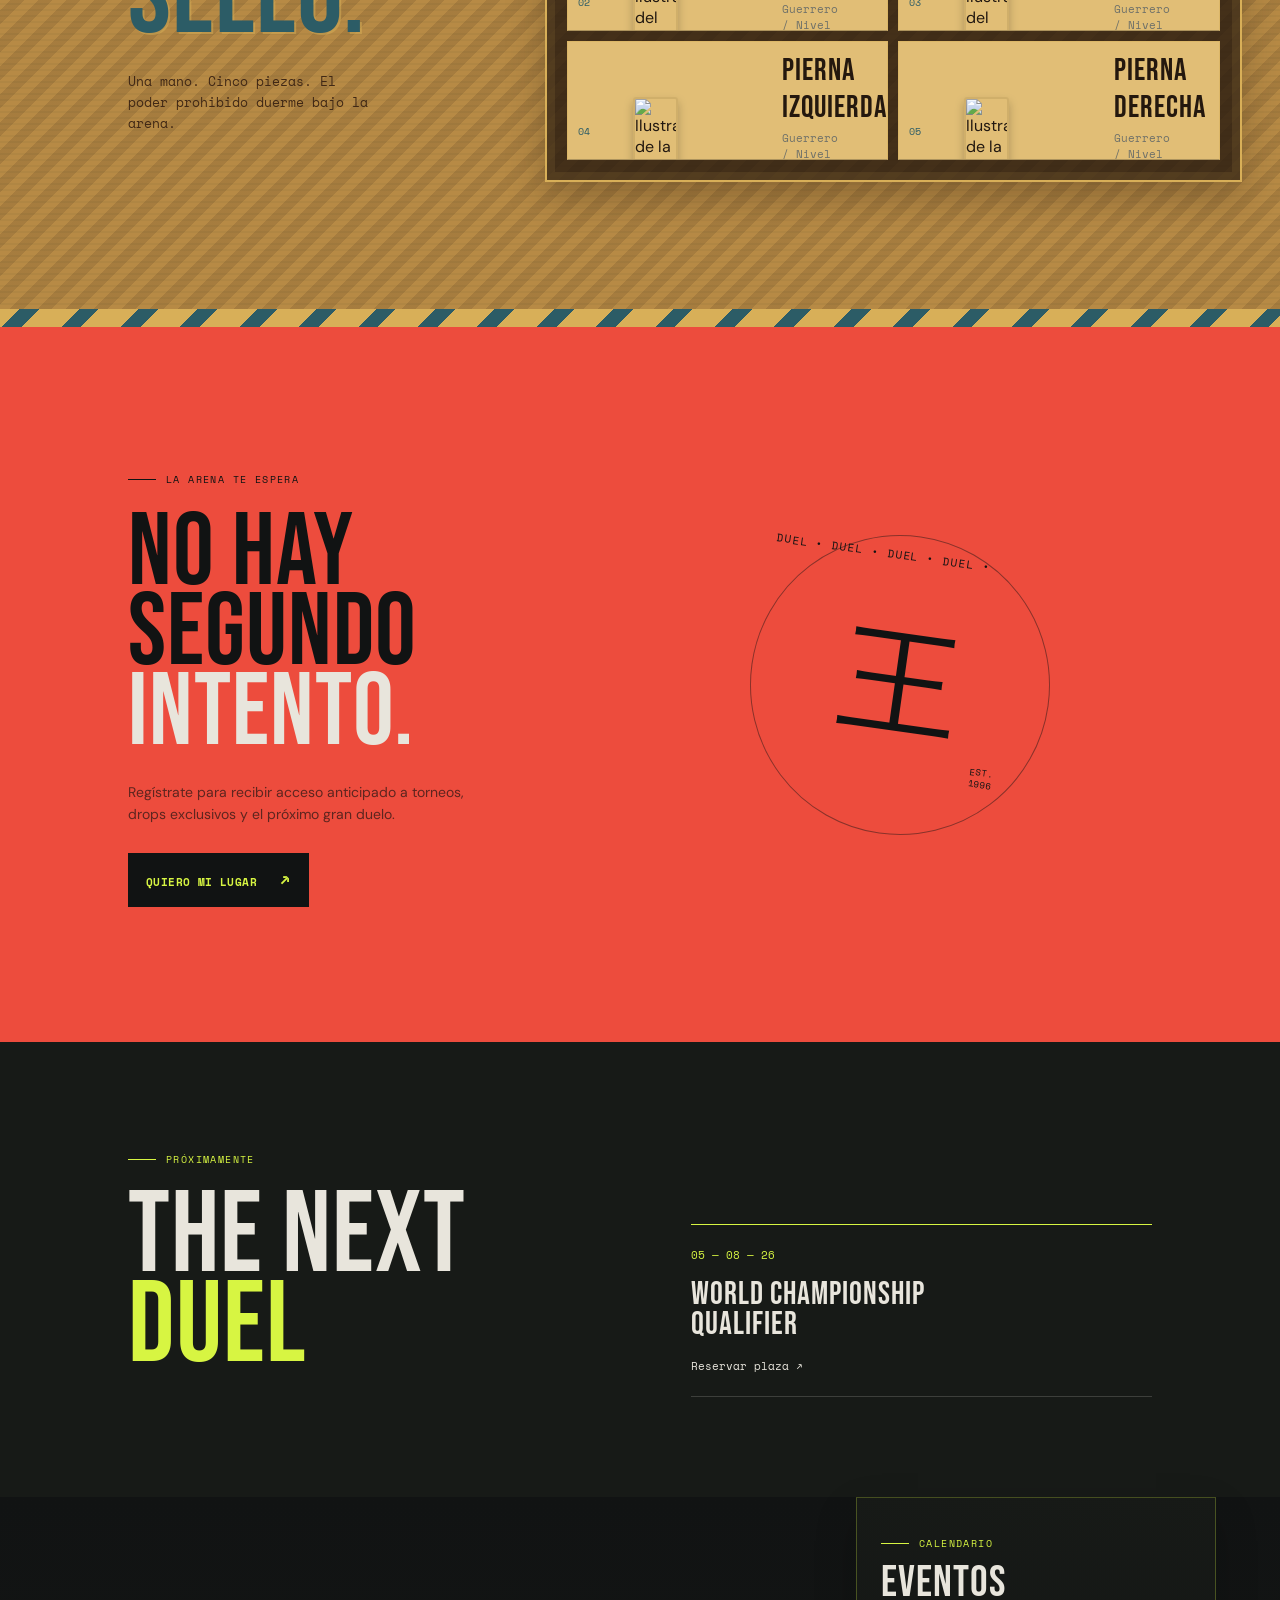
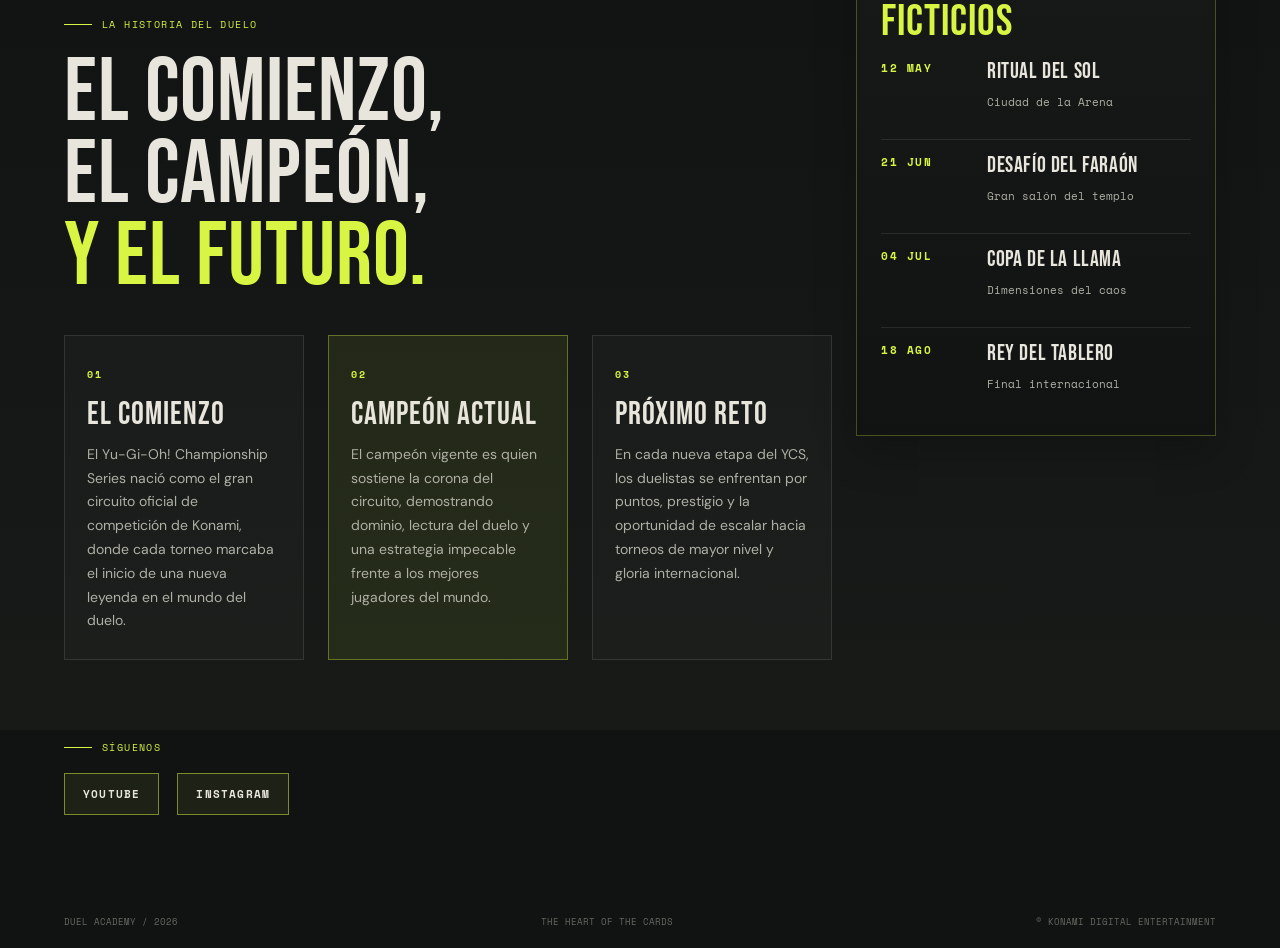
==== commit 6b4fdf57: "fcdss" ====
--- a/yu yi oh/index.html
+++ b/yu yi oh/index.html
@@ -103,6 +103,75 @@
     </section>
 
     <section class="events" id="events"><div><p class="eyebrow"><span></span> Próximamente</p><h2>THE NEXT<br><i>DUEL</i></h2></div><div class="event-card"><span>05 — 08 — 26</span><strong>WORLD CHAMPIONSHIP<br>QUALIFIER</strong><a href="#academy">Reservar plaza ↗</a></div></section>
+
+    <aside class="calendar-aside" aria-label="Calendario de eventos ficticios">
+      <div class="calendar-header">
+        <p class="eyebrow"><span></span> Calendario</p>
+        <h3>EVENTOS<br><i>FICTICIOS</i></h3>
+      </div>
+      <ul class="calendar-list">
+        <li class="calendar-item">
+          <span class="calendar-date">12 MAY</span>
+          <div>
+            <strong>Ritual del Sol</strong>
+            <small>Ciudad de la Arena</small>
+          </div>
+        </li>
+        <li class="calendar-item">
+          <span class="calendar-date">21 JUN</span>
+          <div>
+            <strong>Desafío del Faraón</strong>
+            <small>Gran salón del templo</small>
+          </div>
+        </li>
+        <li class="calendar-item">
+          <span class="calendar-date">04 JUL</span>
+          <div>
+            <strong>Copa de la Llama</strong>
+            <small>Dimensiones del caos</small>
+          </div>
+        </li>
+        <li class="calendar-item">
+          <span class="calendar-date">18 AGO</span>
+          <div>
+            <strong>Rey del Tablero</strong>
+            <small>Final internacional</small>
+          </div>
+        </li>
+      </ul>
+    </aside>
+
+    <section class="info-panel" aria-labelledby="info-title">
+      <div class="info-heading">
+        <p class="eyebrow"><span></span> La historia del duelo</p>
+        <h2 id="info-title">EL COMIENZO,<br>EL CAMPEÓN,<br><i>Y EL FUTURO.</i></h2>
+      </div>
+      <div class="info-grid">
+        <article class="info-card">
+          <span class="info-kicker">01</span>
+          <h3>El comienzo</h3>
+          <p>El Yu-Gi-Oh! Championship Series nació como el gran circuito oficial de competición de Konami, donde cada torneo marcaba el inicio de una nueva leyenda en el mundo del duelo.</p>
+        </article>
+        <article class="info-card highlight">
+          <span class="info-kicker">02</span>
+          <h3>Campeón actual</h3>
+          <p>El campeón vigente es quien sostiene la corona del circuito, demostrando dominio, lectura del duelo y una estrategia impecable frente a los mejores jugadores del mundo.</p>
+        </article>
+        <article class="info-card">
+          <span class="info-kicker">03</span>
+          <h3>Próximo reto</h3>
+          <p>En cada nueva etapa del YCS, los duelistas se enfrentan por puntos, prestigio y la oportunidad de escalar hacia torneos de mayor nivel y gloria internacional.</p>
+        </article>
+      </div>
+    </section>
+
+    <section class="social-strip" aria-label="Enlaces sociales">
+      <p class="eyebrow"><span></span> Síguenos</p>
+      <div class="social-links">
+        <a href="https://www.youtube.com/channel/UChlcP8cK-LwW4lBMIzJ3PnA" target="_blank" rel="noopener noreferrer">YouTube</a>
+        <a href="https://www.instagram.com/ygomasterduel/?hl=es" target="_blank" rel="noopener noreferrer">Instagram</a>
+      </div>
+    </section>
   </main>
   <footer><span>DUEL ACADEMY / 2026</span><span>THE HEART OF THE CARDS</span><span>© KONAMI DIGITAL ENTERTAINMENT</span></footer>
   <div class="toast" id="toast" role="status">Tu plaza está en la lista. Nos vemos en la arena.</div>
--- a/yu yi oh/styles.css
+++ b/yu yi oh/styles.css
@@ -18,4 +18,4 @@
 @import url('https://fonts.googleapis.com/css2?family=Bebas+Neue&family=DM+Sans:wght@400;500;700&family=Space+Mono:wght@400;700&display=swap');
 
 :root{--ink:#111313;--paper:#e8e5dc;--acid:#d7f542;--red:#ed4c3d;--muted:#96978d;--line:rgba(232,229,220,.18);--display:'Bebas Neue',Impact,sans-serif;--body:'DM Sans',sans-serif;--mono:'Space Mono',monospace}
-*{box-sizing:border-box}html{scroll-behavior:smooth}body{margin:0;background:var(--ink);color:var(--paper);font-family:var(--body);overflow-x:hidden}.grain{position:fixed;inset:0;opacity:.08;pointer-events:none;z-index:5;background-image:url("data:image/svg+xml,%3Csvg viewBox='0 0 180 180' xmlns='http://www.w3.org/2000/svg'%3E%3Cfilter id='n'%3E%3CfeTurbulence type='fractalNoise' baseFrequency='.9' numOctaves='4' stitchTiles='stitch'/%3E%3C/filter%3E%3Crect width='100%25' height='100%25' filter='url(%23n)' opacity='.7'/%3E%3C/svg%3E")}.site-header{height:86px;padding:0 5vw;border-bottom:1px solid var(--line);display:flex;align-items:center;justify-content:space-between;position:absolute;top:0;left:0;width:100%;z-index:3}.brand{display:flex;align-items:center;gap:10px;color:var(--paper);font:700 14px/12px var(--mono);letter-spacing:-.5px;text-decoration:none}.brand em{font-style:normal;color:var(--acid)}.brand-mark{color:var(--acid);font:42px/1 serif;transform:rotate(-12deg);display:block}.main-nav{display:flex;gap:34px;margin-left:auto;margin-right:40px}.main-nav a,.text-link{color:var(--paper);font:11px var(--mono);text-decoration:none;text-transform:uppercase;letter-spacing:1px}.main-nav a:hover,.text-link:hover{color:var(--acid)}button{font:700 11px var(--mono);cursor:pointer}.nav-cta,.primary-button{border:1px solid var(--acid);background:var(--acid);color:var(--ink);padding:14px 17px;text-transform:uppercase;letter-spacing:.4px}.nav-cta span,.primary-button span{margin-left:16px;font-size:16px}.nav-cta:hover,.primary-button:hover{background:var(--paper);border-color:var(--paper)}.hero{min-height:760px;padding:170px 5vw 90px;display:grid;grid-template-columns:1fr 1fr;position:relative;background:radial-gradient(circle at 75% 43%,rgba(215,245,66,.12),transparent 26%),linear-gradient(115deg,#111313 0%,#171a17 53%,#22251f 100%)}.hero-copy{align-self:center;position:relative;z-index:1}.eyebrow{font:10px var(--mono);letter-spacing:1.4px;text-transform:uppercase;color:var(--acid);display:flex;align-items:center;gap:10px}.eyebrow span{display:inline-block;width:28px;height:1px;background:var(--acid)}h1,h2{font:clamp(76px,10vw,150px)/.78 var(--display);font-weight:400;letter-spacing:1px;margin:30px 0}h1 i,h2 i{font-style:normal;color:var(--acid)}.hero-intro{max-width:370px;color:#aeb0a5;font-size:14px;line-height:1.7;margin:38px 0 25px}.hero-actions{display:flex;align-items:center;gap:28px}.text-link{border-bottom:1px solid var(--acid);padding-bottom:5px}.text-link span{color:var(--acid);font-size:16px;margin-left:9px}.hero-stage{position:relative;min-height:500px;display:flex;align-items:center;justify-content:center}.orbit{position:absolute;border:1px solid rgba(215,245,66,.28);border-radius:50%;transform:rotate(-26deg)}.orbit-one{width:480px;height:210px}.orbit-two{width:440px;height:170px;transform:rotate(42deg);border-color:rgba(237,76,61,.4)}.card{position:absolute;width:230px;aspect-ratio:63/88;border-radius:10px;padding:7px;background:#b9a875;box-shadow:18px 23px 35px #090b0a;transform:rotate(-9deg);transition:transform .4s}.card-back{background:#d25b4e;transform:rotate(21deg) translate(92px,8px);z-index:0}.card-back-inner{height:100%;border:2px solid #351d1c;border-radius:5px;display:flex;align-items:center;justify-content:center;flex-direction:column;color:#30251e;font:35px/.8 var(--display);text-align:center;background:repeating-linear-gradient(45deg,transparent 0 5px,rgba(58,29,27,.2) 6px 7px)}.card-back small{font:9px var(--mono);margin-top:13px}.card-main{z-index:1}.card-frame{height:100%;border:3px solid #483c21;overflow:hidden}.card-main img{width:100%;height:100%;object-fit:cover}.card-stamp{position:absolute;bottom:-31px;left:5px;color:var(--acid);font:10px var(--mono)}.stage-note{position:absolute;right:4%;bottom:29px;display:flex;flex-direction:column;color:var(--acid);font:10px var(--mono);text-align:right;line-height:1.7}.stage-note span{color:var(--muted);font-size:8px}.power-line{position:absolute;left:0;bottom:30px;width:125px;border-top:1px solid var(--acid);padding-top:7px;display:flex;justify-content:space-between;font:8px var(--mono);color:var(--muted)}.power-line strong{font-size:12px;color:var(--acid)}.hero-side-label{position:absolute;right:2vw;top:48%;writing-mode:vertical-rl;font:9px var(--mono);letter-spacing:2px;color:var(--muted)}.ticker{background:var(--acid);color:var(--ink);height:47px;overflow:hidden;display:flex;align-items:center}.ticker-track{white-space:nowrap;display:flex;align-items:center;gap:38px;font:22px var(--display);animation:marquee 22s linear infinite}.ticker b{font-size:12px}@keyframes marquee{to{transform:translateX(-30%)}}.section-grid{padding:140px 10vw;display:grid;grid-template-columns:35% 65%;gap:8vw;background:var(--paper);color:var(--ink)}.section-grid .eyebrow{color:var(--red)}.section-grid .eyebrow span{background:var(--red)}h2{font-size:clamp(60px,8vw,115px);margin:27px 0}.section-grid h2 i{color:var(--red)}.section-lead{max-width:360px;font-size:17px;line-height:1.5;margin:0 0 48px}.deck-list{border-top:1px solid rgba(17,19,19,.25)}.deck-row{height:119px;border-bottom:1px solid rgba(17,19,19,.25);display:grid;grid-template-columns:40px 1fr 58px 22px;align-items:center;gap:15px;position:relative;overflow:hidden}.deck-number{font:10px var(--mono);color:var(--red)}.deck-row h3{margin:0;text-transform:uppercase;font:31px var(--display);letter-spacing:1px}.deck-row p{margin:4px 0 0;color:#6f7169;font:11px var(--mono)}.deck-row img{width:45px;height:68px;object-fit:cover;object-position:top;border-radius:3px;filter:saturate(.8)}.row-arrow{font-size:23px;color:var(--red)}.deck-row:hover img{transform:rotate(8deg) scale(1.18);transition:transform .3s}.academy{padding:135px 10vw;display:flex;justify-content:space-between;align-items:center;background:var(--red);min-height:590px;position:relative;overflow:hidden}.academy .eyebrow{color:var(--ink)}.academy .eyebrow span{background:var(--ink)}.academy h2{color:var(--ink)}.academy h2 i{color:var(--paper)}.academy-copy>p:not(.eyebrow){max-width:360px;color:#5e251f;line-height:1.6;font-size:14px;margin:0 0 27px}.academy .primary-button{background:var(--ink);border-color:var(--ink);color:var(--acid)}.academy-emblem{width:300px;height:300px;border:1px solid rgba(17,19,19,.45);border-radius:50%;display:flex;align-items:center;justify-content:center;position:relative;transform:rotate(8deg);margin-right:8vw}.academy-emblem strong{font:120px serif;color:var(--ink)}.emblem-ring{position:absolute;top:12px;left:6px;right:6px;font:11px var(--mono);letter-spacing:1px;color:var(--ink)}.academy-emblem span{position:absolute;bottom:54px;right:44px;font:9px/1.4 var(--mono);color:var(--ink)}.events{padding:100px 10vw;display:grid;grid-template-columns:1fr 1fr;gap:8vw;background:#171a17}.events h2{font-size:clamp(70px,9vw,130px);margin:25px 0}.events h2 i{color:var(--acid)}.event-card{align-self:end;border-top:1px solid var(--acid);border-bottom:1px solid var(--line);padding:22px 0;display:grid;gap:17px;font-family:var(--mono)}.event-card span{color:var(--acid);font-size:11px}.event-card strong{font:32px/.95 var(--display);letter-spacing:1px}.event-card a{color:var(--paper);font-size:11px;text-decoration:none}.event-card a:hover{color:var(--acid)}footer{padding:20px 5vw;display:flex;justify-content:space-between;color:#656860;font:9px var(--mono);background:#111313}.toast{position:fixed;right:24px;bottom:24px;background:var(--acid);color:var(--ink);padding:17px 20px;font:11px var(--mono);transform:translateY(130%);transition:transform .4s;z-index:10}.toast.visible{transform:translateY(0)}@media(max-width:720px){.site-header{height:72px;padding:0 6vw}.main-nav{display:none}.nav-cta{padding:11px 10px;font-size:9px}.nav-cta span{margin-left:5px}.hero{padding:140px 8vw 55px;min-height:850px;display:block}.hero h1{font-size:88px;margin-top:22px}.hero-intro{margin-top:30px}.hero-stage{min-height:390px;margin-top:35px;transform:scale(.82);transform-origin:center top}.hero-side-label{display:none}.section-grid{padding:90px 8vw;display:block}.section-grid h2{font-size:74px;margin-bottom:55px}.section-lead{font-size:15px}.deck-row{grid-template-columns:28px 1fr 48px 14px;gap:8px}.deck-row h3{font-size:25px}.deck-row p{font-size:9px;white-space:nowrap}.academy{padding:90px 8vw;display:block;min-height:700px}.academy h2{font-size:78px}.academy-emblem{width:230px;height:230px;margin:70px auto 0}.academy-emblem strong{font-size:90px}.events{padding:80px 8vw;display:block}.event-card{margin-top:50px}.event-card strong{font-size:29px}footer{padding:20px 8vw;display:grid;gap:10px;font-size:8px}}
+*{box-sizing:border-box}html{scroll-behavior:smooth}body{margin:0;background:var(--ink);color:var(--paper);font-family:var(--body);overflow-x:hidden}.grain{position:fixed;inset:0;opacity:.08;pointer-events:none;z-index:5;background-image:url("data:image/svg+xml,%3Csvg viewBox='0 0 180 180' xmlns='http://www.w3.org/2000/svg'%3E%3Cfilter id='n'%3E%3CfeTurbulence type='fractalNoise' baseFrequency='.9' numOctaves='4' stitchTiles='stitch'/%3E%3C/filter%3E%3Crect width='100%25' height='100%25' filter='url(%23n)' opacity='.7'/%3E%3C/svg%3E")}.site-header{height:86px;padding:0 5vw;border-bottom:1px solid var(--line);display:flex;align-items:center;justify-content:space-between;position:absolute;top:0;left:0;width:100%;z-index:3}.brand{display:flex;align-items:center;gap:10px;color:var(--paper);font:700 14px/12px var(--mono);letter-spacing:-.5px;text-decoration:none}.brand em{font-style:normal;color:var(--acid)}.brand-mark{color:var(--acid);font:42px/1 serif;transform:rotate(-12deg);display:block}.main-nav{display:flex;gap:34px;margin-left:auto;margin-right:40px}.main-nav a,.text-link{color:var(--paper);font:11px var(--mono);text-decoration:none;text-transform:uppercase;letter-spacing:1px}.main-nav a:hover,.text-link:hover{color:var(--acid)}button{font:700 11px var(--mono);cursor:pointer}.nav-cta,.primary-button{border:1px solid var(--acid);background:var(--acid);color:var(--ink);padding:14px 17px;text-transform:uppercase;letter-spacing:.4px}.nav-cta span,.primary-button span{margin-left:16px;font-size:16px}.nav-cta:hover,.primary-button:hover{background:var(--paper);border-color:var(--paper)}.hero{min-height:760px;padding:170px 5vw 90px;display:grid;grid-template-columns:1fr 1fr;position:relative;background:radial-gradient(circle at 75% 43%,rgba(215,245,66,.12),transparent 26%),linear-gradient(115deg,#111313 0%,#171a17 53%,#22251f 100%)}.hero-copy{align-self:center;position:relative;z-index:1}.eyebrow{font:10px var(--mono);letter-spacing:1.4px;text-transform:uppercase;color:var(--acid);display:flex;align-items:center;gap:10px}.eyebrow span{display:inline-block;width:28px;height:1px;background:var(--acid)}h1,h2{font:clamp(76px,10vw,150px)/.78 var(--display);font-weight:400;letter-spacing:1px;margin:30px 0}h1 i,h2 i{font-style:normal;color:var(--acid)}.hero-intro{max-width:370px;color:#aeb0a5;font-size:14px;line-height:1.7;margin:38px 0 25px}.hero-actions{display:flex;align-items:center;gap:28px}.text-link{border-bottom:1px solid var(--acid);padding-bottom:5px}.text-link span{color:var(--acid);font-size:16px;margin-left:9px}.hero-stage{position:relative;min-height:500px;display:flex;align-items:center;justify-content:center}.orbit{position:absolute;border:1px solid rgba(215,245,66,.28);border-radius:50%;transform:rotate(-26deg)}.orbit-one{width:480px;height:210px}.orbit-two{width:440px;height:170px;transform:rotate(42deg);border-color:rgba(237,76,61,.4)}.card{position:absolute;width:230px;aspect-ratio:63/88;border-radius:10px;padding:7px;background:#b9a875;box-shadow:18px 23px 35px #090b0a;transform:rotate(-9deg);transition:transform .4s}.card-back{background:#d25b4e;transform:rotate(21deg) translate(92px,8px);z-index:0}.card-back-inner{height:100%;border:2px solid #351d1c;border-radius:5px;display:flex;align-items:center;justify-content:center;flex-direction:column;color:#30251e;font:35px/.8 var(--display);text-align:center;background:repeating-linear-gradient(45deg,transparent 0 5px,rgba(58,29,27,.2) 6px 7px)}.card-back small{font:9px var(--mono);margin-top:13px}.card-main{z-index:1}.card-frame{height:100%;border:3px solid #483c21;overflow:hidden}.card-main img{width:100%;height:100%;object-fit:cover}.card-stamp{position:absolute;bottom:-31px;left:5px;color:var(--acid);font:10px var(--mono)}.stage-note{position:absolute;right:4%;bottom:29px;display:flex;flex-direction:column;color:var(--acid);font:10px var(--mono);text-align:right;line-height:1.7}.stage-note span{color:var(--muted);font-size:8px}.power-line{position:absolute;left:0;bottom:30px;width:125px;border-top:1px solid var(--acid);padding-top:7px;display:flex;justify-content:space-between;font:8px var(--mono);color:var(--muted)}.power-line strong{font-size:12px;color:var(--acid)}.hero-side-label{position:absolute;right:2vw;top:48%;writing-mode:vertical-rl;font:9px var(--mono);letter-spacing:2px;color:var(--muted)}.ticker{background:var(--acid);color:var(--ink);height:47px;overflow:hidden;display:flex;align-items:center}.ticker-track{white-space:nowrap;display:flex;align-items:center;gap:38px;font:22px var(--display);animation:marquee 22s linear infinite}.ticker b{font-size:12px}@keyframes marquee{to{transform:translateX(-30%)}}.section-grid{padding:140px 10vw;display:grid;grid-template-columns:35% 65%;gap:8vw;background:var(--paper);color:var(--ink)}.section-grid .eyebrow{color:var(--red)}.section-grid .eyebrow span{background:var(--red)}h2{font-size:clamp(60px,8vw,115px);margin:27px 0}.section-grid h2 i{color:var(--red)}.section-lead{max-width:360px;font-size:17px;line-height:1.5;margin:0 0 48px}.deck-list{border-top:1px solid rgba(17,19,19,.25)}.deck-row{height:119px;border-bottom:1px solid rgba(17,19,19,.25);display:grid;grid-template-columns:40px 1fr 58px 22px;align-items:center;gap:15px;position:relative;overflow:hidden}.deck-number{font:10px var(--mono);color:var(--red)}.deck-row h3{margin:0;text-transform:uppercase;font:31px var(--display);letter-spacing:1px}.deck-row p{margin:4px 0 0;color:#6f7169;font:11px var(--mono)}.deck-row img{width:45px;height:68px;object-fit:cover;object-position:top;border-radius:3px;filter:saturate(.8)}.row-arrow{font-size:23px;color:var(--red)}.deck-row:hover img{transform:rotate(8deg) scale(1.18);transition:transform .3s}.academy{padding:135px 10vw;display:flex;justify-content:space-between;align-items:center;background:var(--red);min-height:590px;position:relative;overflow:hidden}.academy .eyebrow{color:var(--ink)}.academy .eyebrow span{background:var(--ink)}.academy h2{color:var(--ink)}.academy h2 i{color:var(--paper)}.academy-copy>p:not(.eyebrow){max-width:360px;color:#5e251f;line-height:1.6;font-size:14px;margin:0 0 27px}.academy .primary-button{background:var(--ink);border-color:var(--ink);color:var(--acid)}.academy-emblem{width:300px;height:300px;border:1px solid rgba(17,19,19,.45);border-radius:50%;display:flex;align-items:center;justify-content:center;position:relative;transform:rotate(8deg);margin-right:8vw}.academy-emblem strong{font:120px serif;color:var(--ink)}.emblem-ring{position:absolute;top:12px;left:6px;right:6px;font:11px var(--mono);letter-spacing:1px;color:var(--ink)}.academy-emblem span{position:absolute;bottom:54px;right:44px;font:9px/1.4 var(--mono);color:var(--ink)}.events{padding:100px 10vw;display:grid;grid-template-columns:1fr 1fr;gap:8vw;background:#171a17}.events h2{font-size:clamp(70px,9vw,130px);margin:25px 0}.events h2 i{color:var(--acid)}.event-card{align-self:end;border-top:1px solid var(--acid);border-bottom:1px solid var(--line);padding:22px 0;display:grid;gap:17px;font-family:var(--mono)}.event-card span{color:var(--acid);font-size:11px}.event-card strong{font:32px/.95 var(--display);letter-spacing:1px}.event-card a{color:var(--paper);font-size:11px;text-decoration:none}.event-card a:hover{color:var(--acid)}.calendar-aside{float:right;width:min(360px,100%);margin:0 5vw 40px 24px;padding:28px 24px;border:1px solid rgba(215,245,66,.26);background:linear-gradient(180deg,rgba(23,26,23,.95),rgba(17,19,19,.95));box-shadow:0 18px 40px rgba(0,0,0,.2)}.calendar-header{margin-bottom:18px}.calendar-header h3{margin:12px 0 0;font:44px/.9 var(--display);letter-spacing:1px}.calendar-header h3 i{font-style:normal;color:var(--acid)}.calendar-list{list-style:none;margin:0;padding:0;display:grid;gap:14px}.calendar-item{display:grid;grid-template-columns:90px 1fr;align-items:start;gap:16px;padding:14px 0;border-top:1px solid rgba(232,229,220,.1)}.calendar-item:first-child{border-top:0;padding-top:0}.calendar-date{color:var(--acid);font:700 11px var(--mono);letter-spacing:1.5px}.calendar-item strong{display:block;font:22px/1.1 var(--display);letter-spacing:.6px;margin-bottom:6px}.calendar-item small{color:#aeb0a5;font:11px/1.5 var(--mono)}.info-panel{padding:110px 5vw 70px;background:linear-gradient(180deg,#111313 0%,#171a17 100%)}.info-heading{margin-bottom:36px}.info-heading h2{font-size:clamp(54px,7vw,96px);margin:20px 0 0;line-height:.92}.info-heading h2 i{color:var(--acid);font-style:normal}.info-grid{display:grid;grid-template-columns:repeat(3,1fr);gap:24px}.info-card{padding:26px 22px;border:1px solid rgba(232,229,220,.12);background:rgba(232,229,220,.02)}.info-card.highlight{background:rgba(215,245,66,.08);border-color:rgba(215,245,66,.35)}.info-kicker{color:var(--acid);font:700 10px var(--mono);letter-spacing:2px}.info-card h3{margin:16px 0 12px;font:32px/1 var(--display);letter-spacing:1px}.info-card p{margin:0;color:#aeb0a5;font:14px/1.7 var(--body)}.social-strip{padding:0 5vw 80px;background:#111313}.social-strip .eyebrow{color:var(--acid);margin-bottom:18px}.social-strip .eyebrow span{background:var(--acid)}.social-links{display:flex;flex-wrap:wrap;gap:18px}.social-links a{display:inline-flex;align-items:center;justify-content:center;padding:12px 18px;border:1px solid rgba(215,245,66,.5);background:rgba(215,245,66,.06);color:var(--paper);text-decoration:none;font:700 11px var(--mono);letter-spacing:1.2px;text-transform:uppercase;transition:transform .2s ease,background .2s ease}.social-links a:hover{transform:translateY(-2px);background:rgba(215,245,66,.12)}footer{padding:20px 5vw;display:flex;justify-content:space-between;color:#656860;font:9px var(--mono);background:#111313}.toast{position:fixed;right:24px;bottom:24px;background:var(--acid);color:var(--ink);padding:17px 20px;font:11px var(--mono);transform:translateY(130%);transition:transform .4s;z-index:10}.toast.visible{transform:translateY(0)}@media(max-width:720px){.site-header{height:72px;padding:0 6vw}.main-nav{display:none}.nav-cta{padding:11px 10px;font-size:9px}.nav-cta span{margin-left:5px}.hero{padding:140px 8vw 55px;min-height:850px;display:block}.hero h1{font-size:88px;margin-top:22px}.hero-intro{margin-top:30px}.hero-stage{min-height:390px;margin-top:35px;transform:scale(.82);transform-origin:center top}.hero-side-label{display:none}.section-grid{padding:90px 8vw;display:block}.section-grid h2{font-size:74px;margin-bottom:55px}.section-lead{font-size:15px}.deck-row{grid-template-columns:28px 1fr 48px 14px;gap:8px}.deck-row h3{font-size:25px}.deck-row p{font-size:9px;white-space:nowrap}.academy{padding:90px 8vw;display:block;min-height:700px}.academy h2{font-size:78px}.academy-emblem{width:230px;height:230px;margin:70px auto 0}.academy-emblem strong{font-size:90px}.events{padding:80px 8vw;display:block}.event-card{margin-top:50px}.event-card strong{font-size:29px}footer{padding:20px 8vw;display:grid;gap:10px;font-size:8px}}
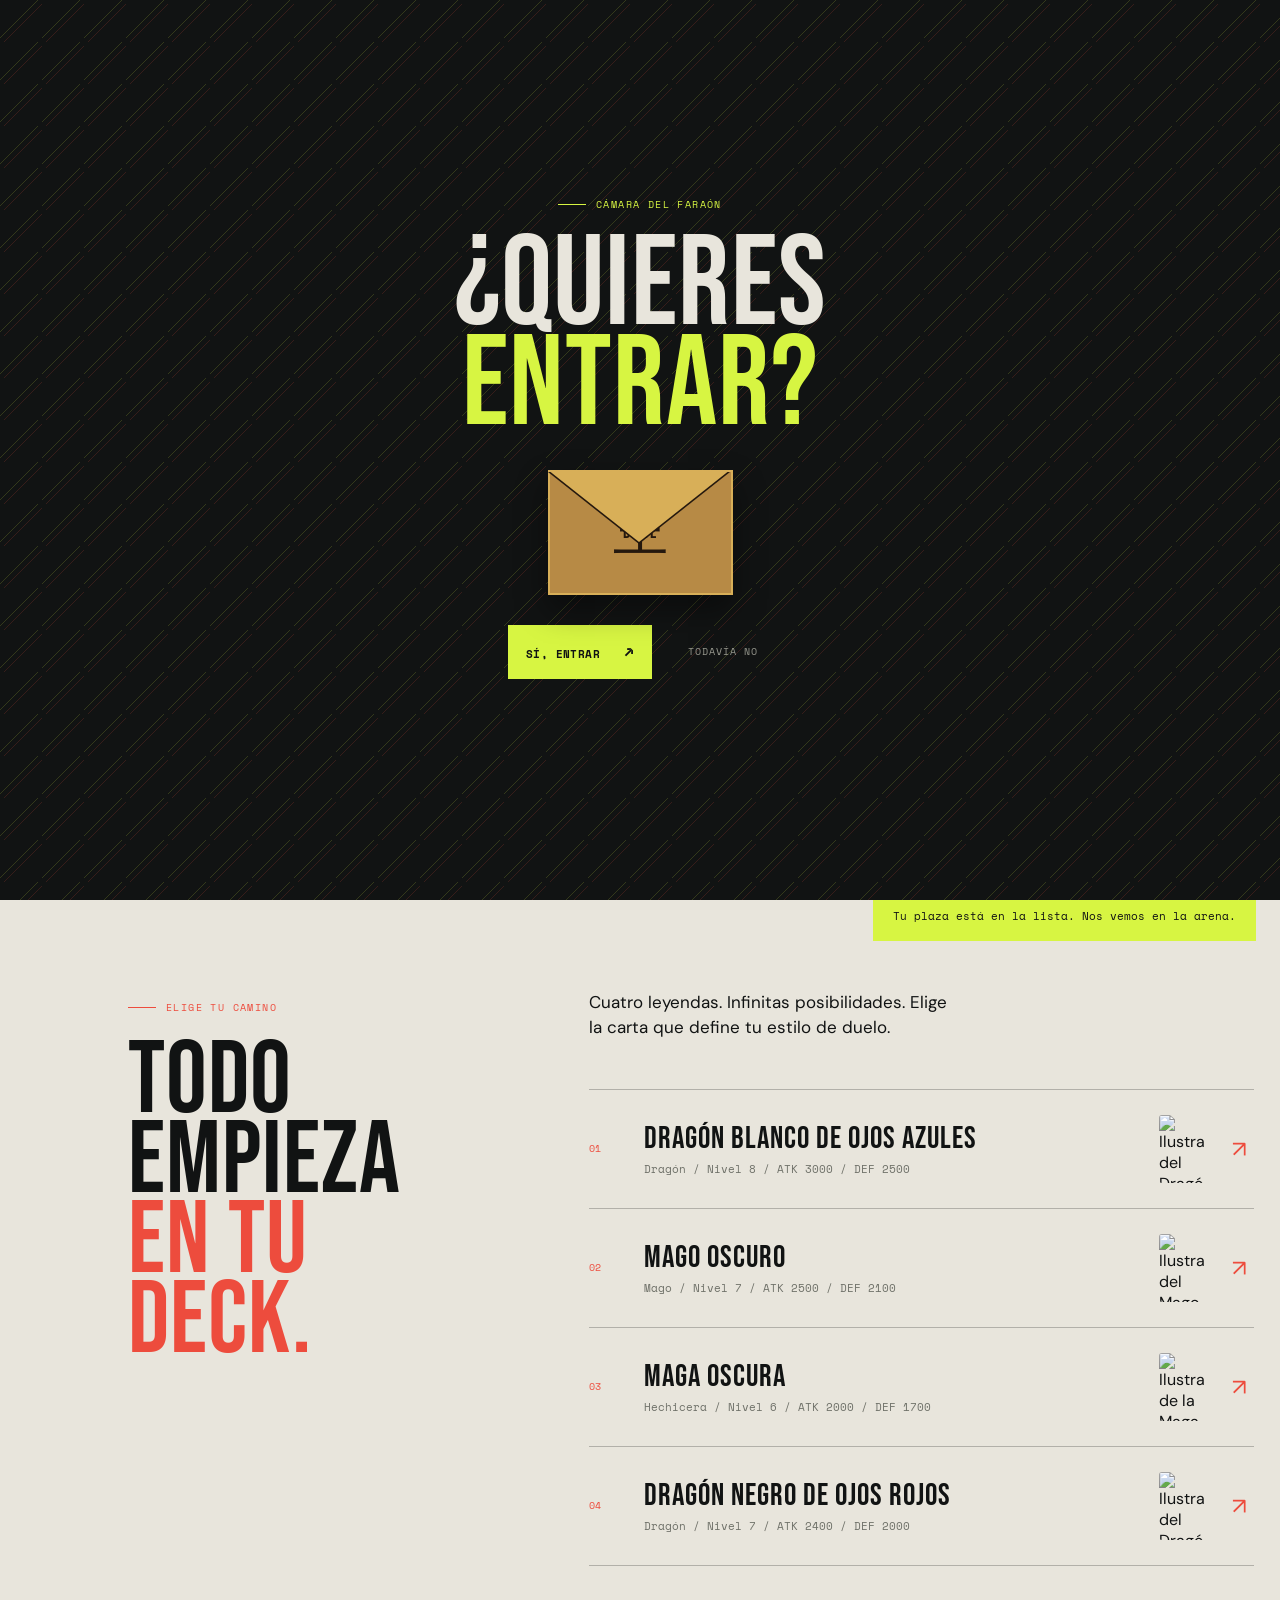
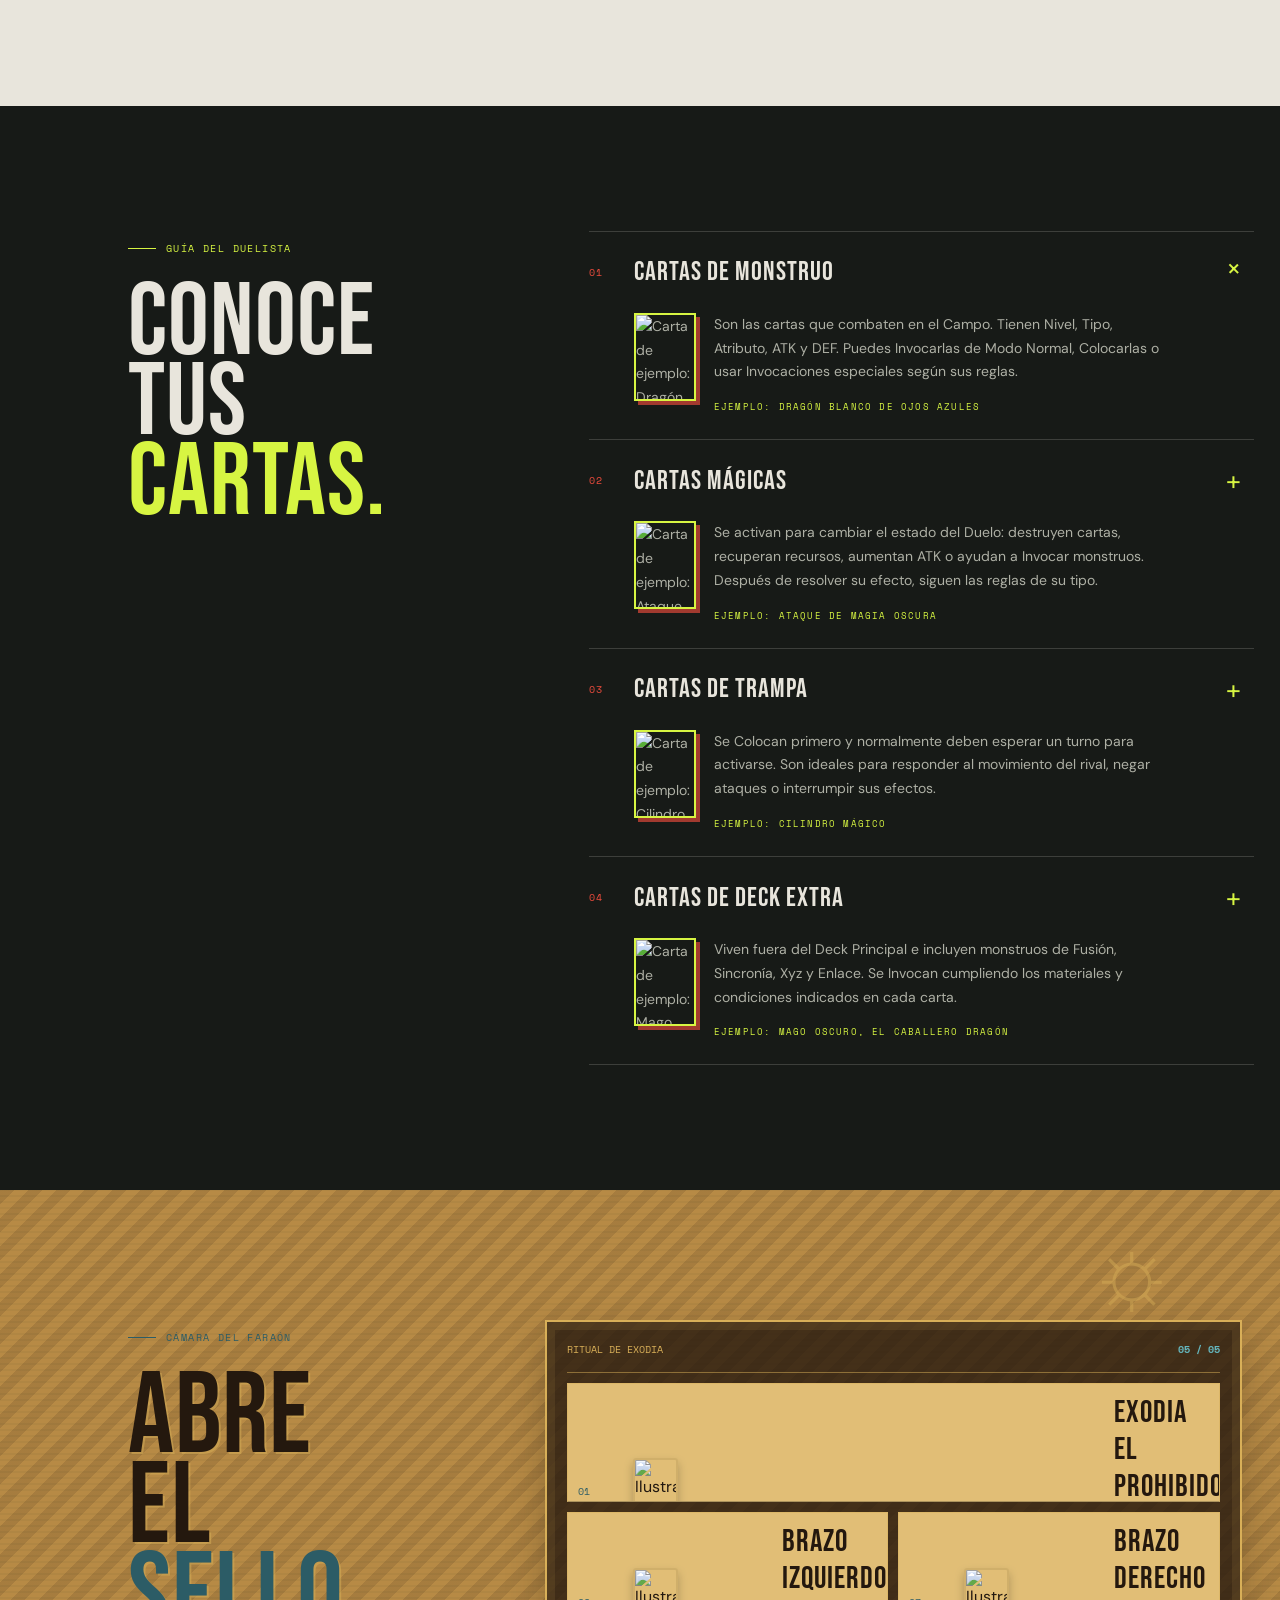
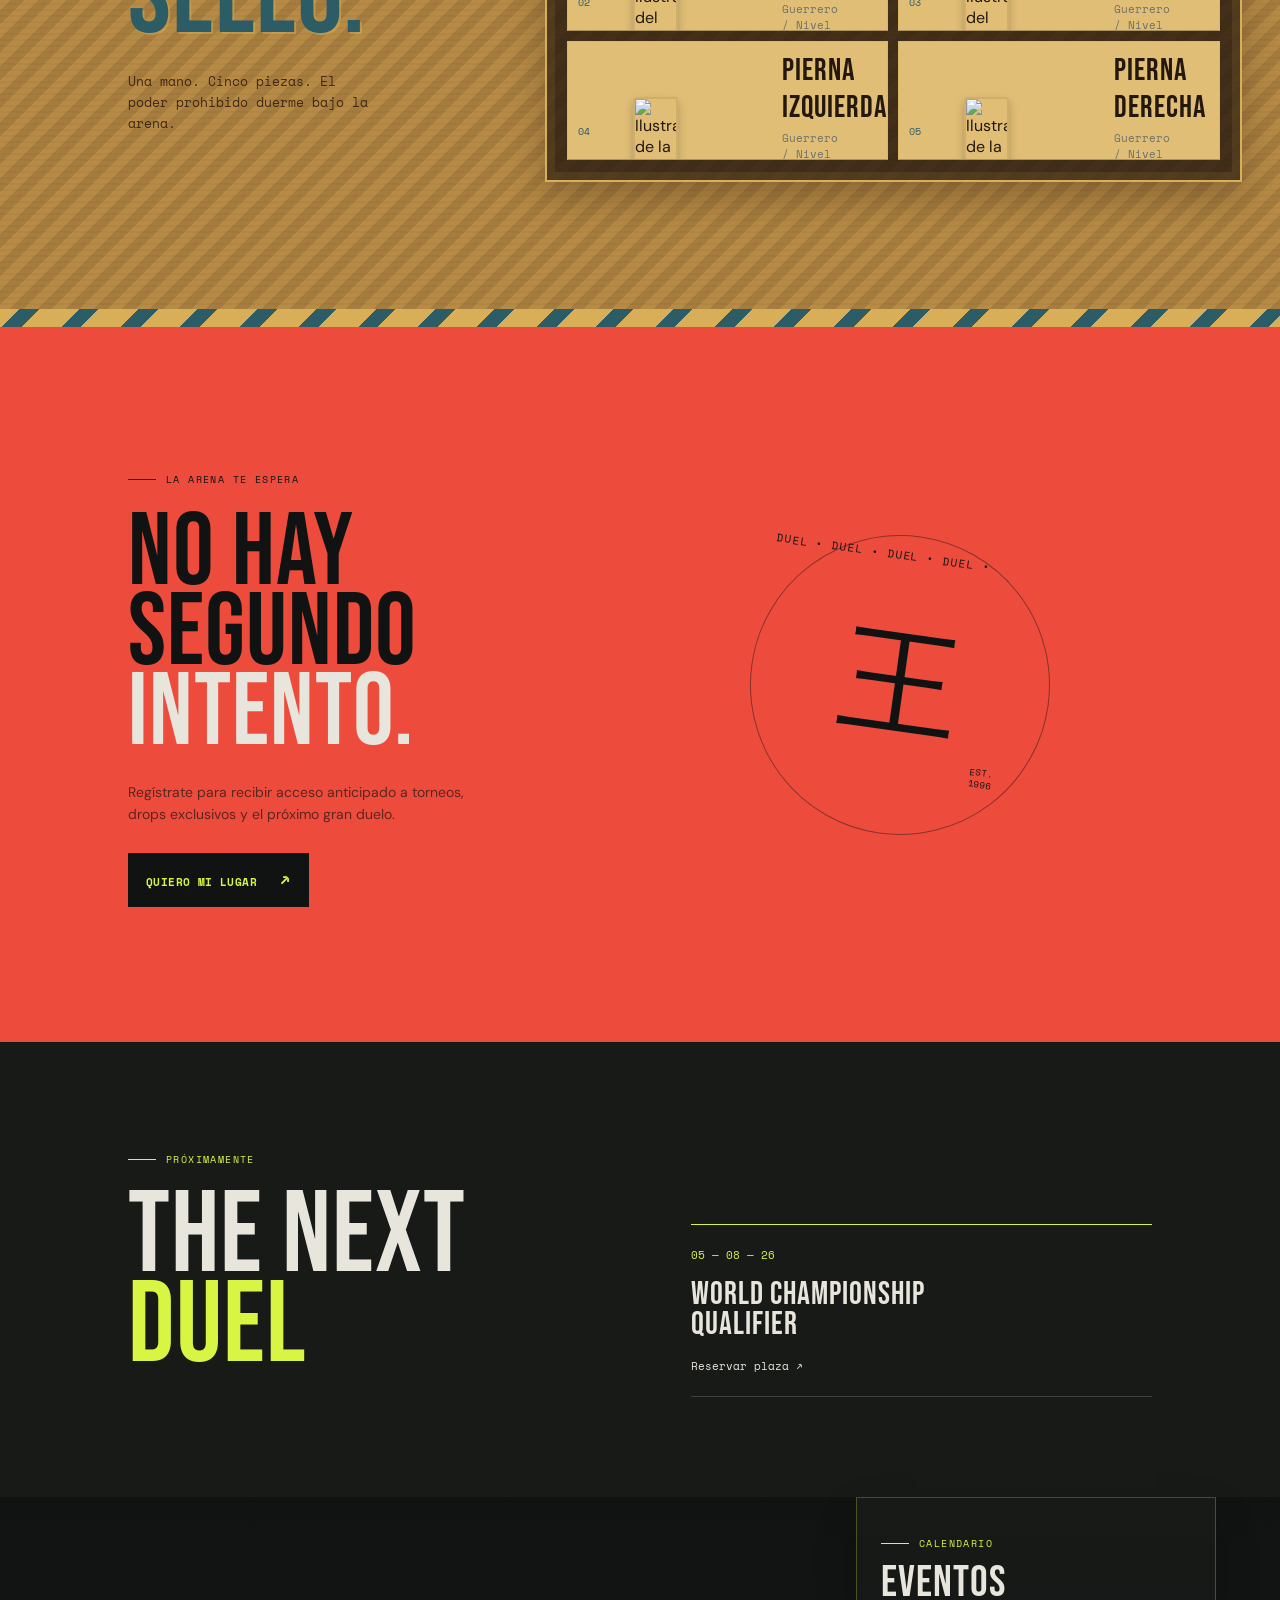
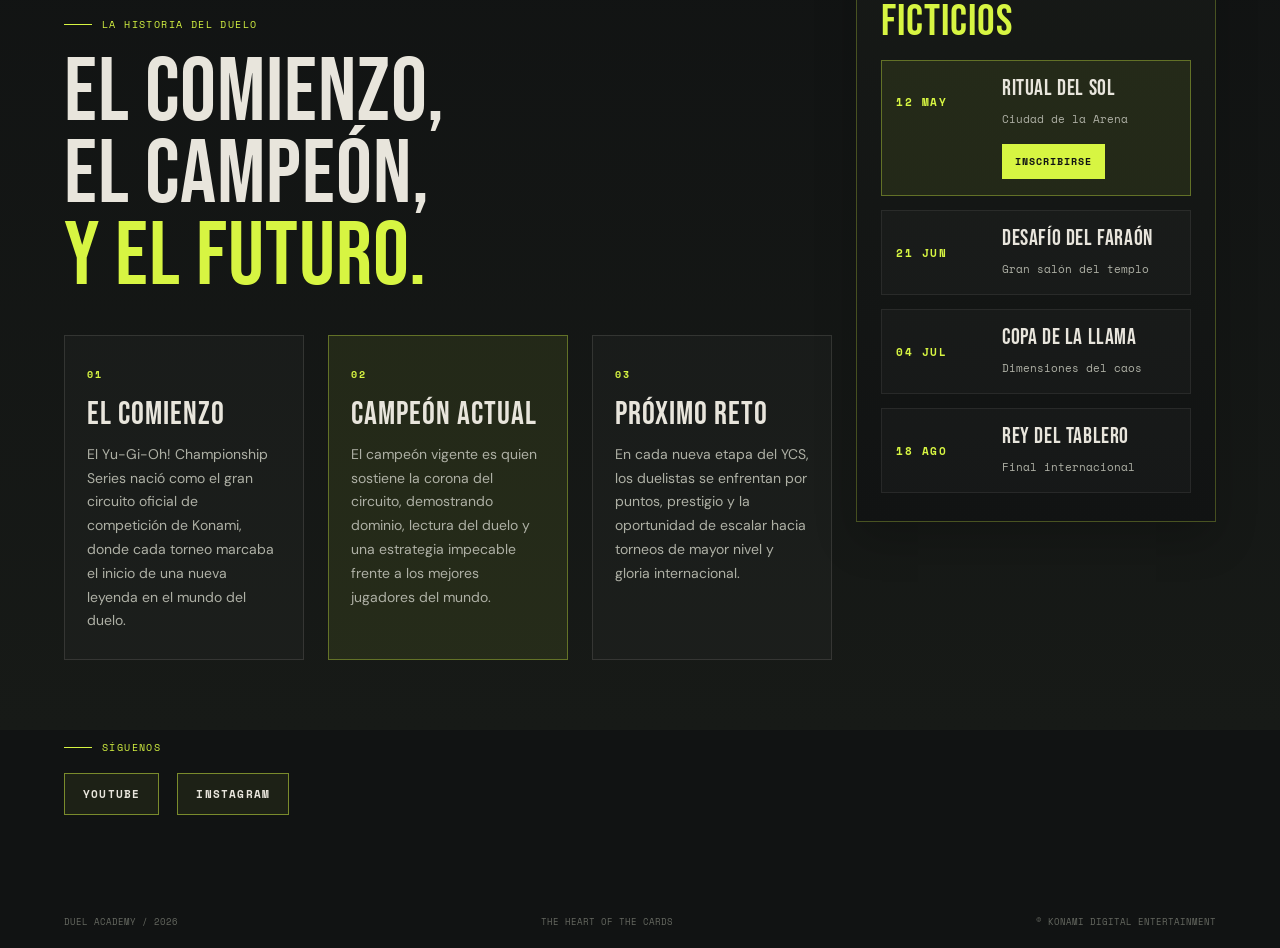
==== commit 1bd0102f: "ñk" ====
--- a/yu yi oh/index.html
+++ b/yu yi oh/index.html
@@ -110,12 +110,13 @@
         <h3>EVENTOS<br><i>FICTICIOS</i></h3>
       </div>
       <ul class="calendar-list">
-        <li class="calendar-item">
+        <li class="calendar-item featured">
           <span class="calendar-date">12 MAY</span>
           <div>
             <strong>Ritual del Sol</strong>
             <small>Ciudad de la Arena</small>
           </div>
+          <button class="calendar-button" type="button">Inscribirse</button>
         </li>
         <li class="calendar-item">
           <span class="calendar-date">21 JUN</span>
--- a/yu yi oh/styles.css
+++ b/yu yi oh/styles.css
@@ -18,4 +18,4 @@
 @import url('https://fonts.googleapis.com/css2?family=Bebas+Neue&family=DM+Sans:wght@400;500;700&family=Space+Mono:wght@400;700&display=swap');
 
 :root{--ink:#111313;--paper:#e8e5dc;--acid:#d7f542;--red:#ed4c3d;--muted:#96978d;--line:rgba(232,229,220,.18);--display:'Bebas Neue',Impact,sans-serif;--body:'DM Sans',sans-serif;--mono:'Space Mono',monospace}
-*{box-sizing:border-box}html{scroll-behavior:smooth}body{margin:0;background:var(--ink);color:var(--paper);font-family:var(--body);overflow-x:hidden}.grain{position:fixed;inset:0;opacity:.08;pointer-events:none;z-index:5;background-image:url("data:image/svg+xml,%3Csvg viewBox='0 0 180 180' xmlns='http://www.w3.org/2000/svg'%3E%3Cfilter id='n'%3E%3CfeTurbulence type='fractalNoise' baseFrequency='.9' numOctaves='4' stitchTiles='stitch'/%3E%3C/filter%3E%3Crect width='100%25' height='100%25' filter='url(%23n)' opacity='.7'/%3E%3C/svg%3E")}.site-header{height:86px;padding:0 5vw;border-bottom:1px solid var(--line);display:flex;align-items:center;justify-content:space-between;position:absolute;top:0;left:0;width:100%;z-index:3}.brand{display:flex;align-items:center;gap:10px;color:var(--paper);font:700 14px/12px var(--mono);letter-spacing:-.5px;text-decoration:none}.brand em{font-style:normal;color:var(--acid)}.brand-mark{color:var(--acid);font:42px/1 serif;transform:rotate(-12deg);display:block}.main-nav{display:flex;gap:34px;margin-left:auto;margin-right:40px}.main-nav a,.text-link{color:var(--paper);font:11px var(--mono);text-decoration:none;text-transform:uppercase;letter-spacing:1px}.main-nav a:hover,.text-link:hover{color:var(--acid)}button{font:700 11px var(--mono);cursor:pointer}.nav-cta,.primary-button{border:1px solid var(--acid);background:var(--acid);color:var(--ink);padding:14px 17px;text-transform:uppercase;letter-spacing:.4px}.nav-cta span,.primary-button span{margin-left:16px;font-size:16px}.nav-cta:hover,.primary-button:hover{background:var(--paper);border-color:var(--paper)}.hero{min-height:760px;padding:170px 5vw 90px;display:grid;grid-template-columns:1fr 1fr;position:relative;background:radial-gradient(circle at 75% 43%,rgba(215,245,66,.12),transparent 26%),linear-gradient(115deg,#111313 0%,#171a17 53%,#22251f 100%)}.hero-copy{align-self:center;position:relative;z-index:1}.eyebrow{font:10px var(--mono);letter-spacing:1.4px;text-transform:uppercase;color:var(--acid);display:flex;align-items:center;gap:10px}.eyebrow span{display:inline-block;width:28px;height:1px;background:var(--acid)}h1,h2{font:clamp(76px,10vw,150px)/.78 var(--display);font-weight:400;letter-spacing:1px;margin:30px 0}h1 i,h2 i{font-style:normal;color:var(--acid)}.hero-intro{max-width:370px;color:#aeb0a5;font-size:14px;line-height:1.7;margin:38px 0 25px}.hero-actions{display:flex;align-items:center;gap:28px}.text-link{border-bottom:1px solid var(--acid);padding-bottom:5px}.text-link span{color:var(--acid);font-size:16px;margin-left:9px}.hero-stage{position:relative;min-height:500px;display:flex;align-items:center;justify-content:center}.orbit{position:absolute;border:1px solid rgba(215,245,66,.28);border-radius:50%;transform:rotate(-26deg)}.orbit-one{width:480px;height:210px}.orbit-two{width:440px;height:170px;transform:rotate(42deg);border-color:rgba(237,76,61,.4)}.card{position:absolute;width:230px;aspect-ratio:63/88;border-radius:10px;padding:7px;background:#b9a875;box-shadow:18px 23px 35px #090b0a;transform:rotate(-9deg);transition:transform .4s}.card-back{background:#d25b4e;transform:rotate(21deg) translate(92px,8px);z-index:0}.card-back-inner{height:100%;border:2px solid #351d1c;border-radius:5px;display:flex;align-items:center;justify-content:center;flex-direction:column;color:#30251e;font:35px/.8 var(--display);text-align:center;background:repeating-linear-gradient(45deg,transparent 0 5px,rgba(58,29,27,.2) 6px 7px)}.card-back small{font:9px var(--mono);margin-top:13px}.card-main{z-index:1}.card-frame{height:100%;border:3px solid #483c21;overflow:hidden}.card-main img{width:100%;height:100%;object-fit:cover}.card-stamp{position:absolute;bottom:-31px;left:5px;color:var(--acid);font:10px var(--mono)}.stage-note{position:absolute;right:4%;bottom:29px;display:flex;flex-direction:column;color:var(--acid);font:10px var(--mono);text-align:right;line-height:1.7}.stage-note span{color:var(--muted);font-size:8px}.power-line{position:absolute;left:0;bottom:30px;width:125px;border-top:1px solid var(--acid);padding-top:7px;display:flex;justify-content:space-between;font:8px var(--mono);color:var(--muted)}.power-line strong{font-size:12px;color:var(--acid)}.hero-side-label{position:absolute;right:2vw;top:48%;writing-mode:vertical-rl;font:9px var(--mono);letter-spacing:2px;color:var(--muted)}.ticker{background:var(--acid);color:var(--ink);height:47px;overflow:hidden;display:flex;align-items:center}.ticker-track{white-space:nowrap;display:flex;align-items:center;gap:38px;font:22px var(--display);animation:marquee 22s linear infinite}.ticker b{font-size:12px}@keyframes marquee{to{transform:translateX(-30%)}}.section-grid{padding:140px 10vw;display:grid;grid-template-columns:35% 65%;gap:8vw;background:var(--paper);color:var(--ink)}.section-grid .eyebrow{color:var(--red)}.section-grid .eyebrow span{background:var(--red)}h2{font-size:clamp(60px,8vw,115px);margin:27px 0}.section-grid h2 i{color:var(--red)}.section-lead{max-width:360px;font-size:17px;line-height:1.5;margin:0 0 48px}.deck-list{border-top:1px solid rgba(17,19,19,.25)}.deck-row{height:119px;border-bottom:1px solid rgba(17,19,19,.25);display:grid;grid-template-columns:40px 1fr 58px 22px;align-items:center;gap:15px;position:relative;overflow:hidden}.deck-number{font:10px var(--mono);color:var(--red)}.deck-row h3{margin:0;text-transform:uppercase;font:31px var(--display);letter-spacing:1px}.deck-row p{margin:4px 0 0;color:#6f7169;font:11px var(--mono)}.deck-row img{width:45px;height:68px;object-fit:cover;object-position:top;border-radius:3px;filter:saturate(.8)}.row-arrow{font-size:23px;color:var(--red)}.deck-row:hover img{transform:rotate(8deg) scale(1.18);transition:transform .3s}.academy{padding:135px 10vw;display:flex;justify-content:space-between;align-items:center;background:var(--red);min-height:590px;position:relative;overflow:hidden}.academy .eyebrow{color:var(--ink)}.academy .eyebrow span{background:var(--ink)}.academy h2{color:var(--ink)}.academy h2 i{color:var(--paper)}.academy-copy>p:not(.eyebrow){max-width:360px;color:#5e251f;line-height:1.6;font-size:14px;margin:0 0 27px}.academy .primary-button{background:var(--ink);border-color:var(--ink);color:var(--acid)}.academy-emblem{width:300px;height:300px;border:1px solid rgba(17,19,19,.45);border-radius:50%;display:flex;align-items:center;justify-content:center;position:relative;transform:rotate(8deg);margin-right:8vw}.academy-emblem strong{font:120px serif;color:var(--ink)}.emblem-ring{position:absolute;top:12px;left:6px;right:6px;font:11px var(--mono);letter-spacing:1px;color:var(--ink)}.academy-emblem span{position:absolute;bottom:54px;right:44px;font:9px/1.4 var(--mono);color:var(--ink)}.events{padding:100px 10vw;display:grid;grid-template-columns:1fr 1fr;gap:8vw;background:#171a17}.events h2{font-size:clamp(70px,9vw,130px);margin:25px 0}.events h2 i{color:var(--acid)}.event-card{align-self:end;border-top:1px solid var(--acid);border-bottom:1px solid var(--line);padding:22px 0;display:grid;gap:17px;font-family:var(--mono)}.event-card span{color:var(--acid);font-size:11px}.event-card strong{font:32px/.95 var(--display);letter-spacing:1px}.event-card a{color:var(--paper);font-size:11px;text-decoration:none}.event-card a:hover{color:var(--acid)}.calendar-aside{float:right;width:min(360px,100%);margin:0 5vw 40px 24px;padding:28px 24px;border:1px solid rgba(215,245,66,.26);background:linear-gradient(180deg,rgba(23,26,23,.95),rgba(17,19,19,.95));box-shadow:0 18px 40px rgba(0,0,0,.2)}.calendar-header{margin-bottom:18px}.calendar-header h3{margin:12px 0 0;font:44px/.9 var(--display);letter-spacing:1px}.calendar-header h3 i{font-style:normal;color:var(--acid)}.calendar-list{list-style:none;margin:0;padding:0;display:grid;gap:14px}.calendar-item{display:grid;grid-template-columns:90px 1fr;align-items:start;gap:16px;padding:14px 0;border-top:1px solid rgba(232,229,220,.1)}.calendar-item:first-child{border-top:0;padding-top:0}.calendar-date{color:var(--acid);font:700 11px var(--mono);letter-spacing:1.5px}.calendar-item strong{display:block;font:22px/1.1 var(--display);letter-spacing:.6px;margin-bottom:6px}.calendar-item small{color:#aeb0a5;font:11px/1.5 var(--mono)}.info-panel{padding:110px 5vw 70px;background:linear-gradient(180deg,#111313 0%,#171a17 100%)}.info-heading{margin-bottom:36px}.info-heading h2{font-size:clamp(54px,7vw,96px);margin:20px 0 0;line-height:.92}.info-heading h2 i{color:var(--acid);font-style:normal}.info-grid{display:grid;grid-template-columns:repeat(3,1fr);gap:24px}.info-card{padding:26px 22px;border:1px solid rgba(232,229,220,.12);background:rgba(232,229,220,.02)}.info-card.highlight{background:rgba(215,245,66,.08);border-color:rgba(215,245,66,.35)}.info-kicker{color:var(--acid);font:700 10px var(--mono);letter-spacing:2px}.info-card h3{margin:16px 0 12px;font:32px/1 var(--display);letter-spacing:1px}.info-card p{margin:0;color:#aeb0a5;font:14px/1.7 var(--body)}.social-strip{padding:0 5vw 80px;background:#111313}.social-strip .eyebrow{color:var(--acid);margin-bottom:18px}.social-strip .eyebrow span{background:var(--acid)}.social-links{display:flex;flex-wrap:wrap;gap:18px}.social-links a{display:inline-flex;align-items:center;justify-content:center;padding:12px 18px;border:1px solid rgba(215,245,66,.5);background:rgba(215,245,66,.06);color:var(--paper);text-decoration:none;font:700 11px var(--mono);letter-spacing:1.2px;text-transform:uppercase;transition:transform .2s ease,background .2s ease}.social-links a:hover{transform:translateY(-2px);background:rgba(215,245,66,.12)}footer{padding:20px 5vw;display:flex;justify-content:space-between;color:#656860;font:9px var(--mono);background:#111313}.toast{position:fixed;right:24px;bottom:24px;background:var(--acid);color:var(--ink);padding:17px 20px;font:11px var(--mono);transform:translateY(130%);transition:transform .4s;z-index:10}.toast.visible{transform:translateY(0)}@media(max-width:720px){.site-header{height:72px;padding:0 6vw}.main-nav{display:none}.nav-cta{padding:11px 10px;font-size:9px}.nav-cta span{margin-left:5px}.hero{padding:140px 8vw 55px;min-height:850px;display:block}.hero h1{font-size:88px;margin-top:22px}.hero-intro{margin-top:30px}.hero-stage{min-height:390px;margin-top:35px;transform:scale(.82);transform-origin:center top}.hero-side-label{display:none}.section-grid{padding:90px 8vw;display:block}.section-grid h2{font-size:74px;margin-bottom:55px}.section-lead{font-size:15px}.deck-row{grid-template-columns:28px 1fr 48px 14px;gap:8px}.deck-row h3{font-size:25px}.deck-row p{font-size:9px;white-space:nowrap}.academy{padding:90px 8vw;display:block;min-height:700px}.academy h2{font-size:78px}.academy-emblem{width:230px;height:230px;margin:70px auto 0}.academy-emblem strong{font-size:90px}.events{padding:80px 8vw;display:block}.event-card{margin-top:50px}.event-card strong{font-size:29px}footer{padding:20px 8vw;display:grid;gap:10px;font-size:8px}}
+*{box-sizing:border-box}html{scroll-behavior:smooth}body{margin:0;background:var(--ink);color:var(--paper);font-family:var(--body);overflow-x:hidden}.grain{position:fixed;inset:0;opacity:.08;pointer-events:none;z-index:5;background-image:url("data:image/svg+xml,%3Csvg viewBox='0 0 180 180' xmlns='http://www.w3.org/2000/svg'%3E%3Cfilter id='n'%3E%3CfeTurbulence type='fractalNoise' baseFrequency='.9' numOctaves='4' stitchTiles='stitch'/%3E%3C/filter%3E%3Crect width='100%25' height='100%25' filter='url(%23n)' opacity='.7'/%3E%3C/svg%3E")}.site-header{height:86px;padding:0 5vw;border-bottom:1px solid var(--line);display:flex;align-items:center;justify-content:space-between;position:absolute;top:0;left:0;width:100%;z-index:3}.brand{display:flex;align-items:center;gap:10px;color:var(--paper);font:700 14px/12px var(--mono);letter-spacing:-.5px;text-decoration:none}.brand em{font-style:normal;color:var(--acid)}.brand-mark{color:var(--acid);font:42px/1 serif;transform:rotate(-12deg);display:block}.main-nav{display:flex;gap:34px;margin-left:auto;margin-right:40px}.main-nav a,.text-link{color:var(--paper);font:11px var(--mono);text-decoration:none;text-transform:uppercase;letter-spacing:1px}.main-nav a:hover,.text-link:hover{color:var(--acid)}button{font:700 11px var(--mono);cursor:pointer}.nav-cta,.primary-button{border:1px solid var(--acid);background:var(--acid);color:var(--ink);padding:14px 17px;text-transform:uppercase;letter-spacing:.4px}.nav-cta span,.primary-button span{margin-left:16px;font-size:16px}.nav-cta:hover,.primary-button:hover{background:var(--paper);border-color:var(--paper)}.hero{min-height:760px;padding:170px 5vw 90px;display:grid;grid-template-columns:1fr 1fr;position:relative;background:radial-gradient(circle at 75% 43%,rgba(215,245,66,.12),transparent 26%),linear-gradient(115deg,#111313 0%,#171a17 53%,#22251f 100%)}.hero-copy{align-self:center;position:relative;z-index:1}.eyebrow{font:10px var(--mono);letter-spacing:1.4px;text-transform:uppercase;color:var(--acid);display:flex;align-items:center;gap:10px}.eyebrow span{display:inline-block;width:28px;height:1px;background:var(--acid)}h1,h2{font:clamp(76px,10vw,150px)/.78 var(--display);font-weight:400;letter-spacing:1px;margin:30px 0}h1 i,h2 i{font-style:normal;color:var(--acid)}.hero-intro{max-width:370px;color:#aeb0a5;font-size:14px;line-height:1.7;margin:38px 0 25px}.hero-actions{display:flex;align-items:center;gap:28px}.text-link{border-bottom:1px solid var(--acid);padding-bottom:5px}.text-link span{color:var(--acid);font-size:16px;margin-left:9px}.hero-stage{position:relative;min-height:500px;display:flex;align-items:center;justify-content:center}.orbit{position:absolute;border:1px solid rgba(215,245,66,.28);border-radius:50%;transform:rotate(-26deg)}.orbit-one{width:480px;height:210px}.orbit-two{width:440px;height:170px;transform:rotate(42deg);border-color:rgba(237,76,61,.4)}.card{position:absolute;width:230px;aspect-ratio:63/88;border-radius:10px;padding:7px;background:#b9a875;box-shadow:18px 23px 35px #090b0a;transform:rotate(-9deg);transition:transform .4s}.card-back{background:#d25b4e;transform:rotate(21deg) translate(92px,8px);z-index:0}.card-back-inner{height:100%;border:2px solid #351d1c;border-radius:5px;display:flex;align-items:center;justify-content:center;flex-direction:column;color:#30251e;font:35px/.8 var(--display);text-align:center;background:repeating-linear-gradient(45deg,transparent 0 5px,rgba(58,29,27,.2) 6px 7px)}.card-back small{font:9px var(--mono);margin-top:13px}.card-main{z-index:1}.card-frame{height:100%;border:3px solid #483c21;overflow:hidden}.card-main img{width:100%;height:100%;object-fit:cover}.card-stamp{position:absolute;bottom:-31px;left:5px;color:var(--acid);font:10px var(--mono)}.stage-note{position:absolute;right:4%;bottom:29px;display:flex;flex-direction:column;color:var(--acid);font:10px var(--mono);text-align:right;line-height:1.7}.stage-note span{color:var(--muted);font-size:8px}.power-line{position:absolute;left:0;bottom:30px;width:125px;border-top:1px solid var(--acid);padding-top:7px;display:flex;justify-content:space-between;font:8px var(--mono);color:var(--muted)}.power-line strong{font-size:12px;color:var(--acid)}.hero-side-label{position:absolute;right:2vw;top:48%;writing-mode:vertical-rl;font:9px var(--mono);letter-spacing:2px;color:var(--muted)}.ticker{background:var(--acid);color:var(--ink);height:47px;overflow:hidden;display:flex;align-items:center}.ticker-track{white-space:nowrap;display:flex;align-items:center;gap:38px;font:22px var(--display);animation:marquee 22s linear infinite}.ticker b{font-size:12px}@keyframes marquee{to{transform:translateX(-30%)}}.section-grid{padding:140px 10vw;display:grid;grid-template-columns:35% 65%;gap:8vw;background:var(--paper);color:var(--ink)}.section-grid .eyebrow{color:var(--red)}.section-grid .eyebrow span{background:var(--red)}h2{font-size:clamp(60px,8vw,115px);margin:27px 0}.section-grid h2 i{color:var(--red)}.section-lead{max-width:360px;font-size:17px;line-height:1.5;margin:0 0 48px}.deck-list{border-top:1px solid rgba(17,19,19,.25)}.deck-row{height:119px;border-bottom:1px solid rgba(17,19,19,.25);display:grid;grid-template-columns:40px 1fr 58px 22px;align-items:center;gap:15px;position:relative;overflow:hidden}.deck-number{font:10px var(--mono);color:var(--red)}.deck-row h3{margin:0;text-transform:uppercase;font:31px var(--display);letter-spacing:1px}.deck-row p{margin:4px 0 0;color:#6f7169;font:11px var(--mono)}.deck-row img{width:45px;height:68px;object-fit:cover;object-position:top;border-radius:3px;filter:saturate(.8)}.row-arrow{font-size:23px;color:var(--red)}.deck-row:hover img{transform:rotate(8deg) scale(1.18);transition:transform .3s}.academy{padding:135px 10vw;display:flex;justify-content:space-between;align-items:center;background:var(--red);min-height:590px;position:relative;overflow:hidden}.academy .eyebrow{color:var(--ink)}.academy .eyebrow span{background:var(--ink)}.academy h2{color:var(--ink)}.academy h2 i{color:var(--paper)}.academy-copy>p:not(.eyebrow){max-width:360px;color:#5e251f;line-height:1.6;font-size:14px;margin:0 0 27px}.academy .primary-button{background:var(--ink);border-color:var(--ink);color:var(--acid)}.academy-emblem{width:300px;height:300px;border:1px solid rgba(17,19,19,.45);border-radius:50%;display:flex;align-items:center;justify-content:center;position:relative;transform:rotate(8deg);margin-right:8vw}.academy-emblem strong{font:120px serif;color:var(--ink)}.emblem-ring{position:absolute;top:12px;left:6px;right:6px;font:11px var(--mono);letter-spacing:1px;color:var(--ink)}.academy-emblem span{position:absolute;bottom:54px;right:44px;font:9px/1.4 var(--mono);color:var(--ink)}.events{padding:100px 10vw;display:grid;grid-template-columns:1fr 1fr;gap:8vw;background:#171a17}.events h2{font-size:clamp(70px,9vw,130px);margin:25px 0}.events h2 i{color:var(--acid)}.event-card{align-self:end;border-top:1px solid var(--acid);border-bottom:1px solid var(--line);padding:22px 0;display:grid;gap:17px;font-family:var(--mono)}.event-card span{color:var(--acid);font-size:11px}.event-card strong{font:32px/.95 var(--display);letter-spacing:1px}.event-card a{color:var(--paper);font-size:11px;text-decoration:none}.event-card a:hover{color:var(--acid)}.calendar-aside{float:right;width:min(360px,100%);margin:0 5vw 40px 24px;padding:28px 24px;border:1px solid rgba(215,245,66,.26);background:linear-gradient(180deg,rgba(23,26,23,.95),rgba(17,19,19,.95));box-shadow:0 18px 40px rgba(0,0,0,.2)}.calendar-header{margin-bottom:18px}.calendar-header h3{margin:12px 0 0;font:44px/.9 var(--display);letter-spacing:1px}.calendar-header h3 i{font-style:normal;color:var(--acid)}.calendar-list{list-style:none;margin:0;padding:0;display:grid;gap:14px}.calendar-item{display:grid;grid-template-columns:90px 1fr;align-items:center;gap:16px;padding:16px 14px;border:1px solid rgba(232,229,220,.08);background:rgba(232,229,220,.02)}.calendar-item.featured{background:rgba(215,245,66,.08);border-color:rgba(215,245,66,.35)}.calendar-item:first-child{margin-top:0}.calendar-date{color:var(--acid);font:700 11px var(--mono);letter-spacing:1.5px}.calendar-item strong{display:block;font:22px/1.1 var(--display);letter-spacing:.6px;margin-bottom:6px}.calendar-item small{color:#aeb0a5;font:11px/1.5 var(--mono)}.calendar-button{grid-column:2;justify-self:start;border:1px solid var(--acid);background:var(--acid);color:var(--ink);padding:9px 12px;font:700 10px var(--mono);letter-spacing:1px;text-transform:uppercase;cursor:pointer}.calendar-button:hover{background:var(--paper);border-color:var(--paper)}@media (max-width:720px){.calendar-aside{float:none;width:100%;margin:0 5vw 32px}.calendar-item{grid-template-columns:1fr}.calendar-button{grid-column:auto;justify-self:start}}.info-panel{padding:110px 5vw 70px;background:linear-gradient(180deg,#111313 0%,#171a17 100%)}.info-heading{margin-bottom:36px}.info-heading h2{font-size:clamp(54px,7vw,96px);margin:20px 0 0;line-height:.92}.info-heading h2 i{color:var(--acid);font-style:normal}.info-grid{display:grid;grid-template-columns:repeat(3,1fr);gap:24px}.info-card{padding:26px 22px;border:1px solid rgba(232,229,220,.12);background:rgba(232,229,220,.02)}.info-card.highlight{background:rgba(215,245,66,.08);border-color:rgba(215,245,66,.35)}.info-kicker{color:var(--acid);font:700 10px var(--mono);letter-spacing:2px}.info-card h3{margin:16px 0 12px;font:32px/1 var(--display);letter-spacing:1px}.info-card p{margin:0;color:#aeb0a5;font:14px/1.7 var(--body)}.social-strip{padding:0 5vw 80px;background:#111313}.social-strip .eyebrow{color:var(--acid);margin-bottom:18px}.social-strip .eyebrow span{background:var(--acid)}.social-links{display:flex;flex-wrap:wrap;gap:18px}.social-links a{display:inline-flex;align-items:center;justify-content:center;padding:12px 18px;border:1px solid rgba(215,245,66,.5);background:rgba(215,245,66,.06);color:var(--paper);text-decoration:none;font:700 11px var(--mono);letter-spacing:1.2px;text-transform:uppercase;transition:transform .2s ease,background .2s ease}.social-links a:hover{transform:translateY(-2px);background:rgba(215,245,66,.12)}footer{padding:20px 5vw;display:flex;justify-content:space-between;color:#656860;font:9px var(--mono);background:#111313}.toast{position:fixed;right:24px;bottom:24px;background:var(--acid);color:var(--ink);padding:17px 20px;font:11px var(--mono);transform:translateY(130%);transition:transform .4s;z-index:10}.toast.visible{transform:translateY(0)}@media(max-width:720px){.site-header{height:72px;padding:0 6vw}.main-nav{display:none}.nav-cta{padding:11px 10px;font-size:9px}.nav-cta span{margin-left:5px}.hero{padding:140px 8vw 55px;min-height:850px;display:block}.hero h1{font-size:88px;margin-top:22px}.hero-intro{margin-top:30px}.hero-stage{min-height:390px;margin-top:35px;transform:scale(.82);transform-origin:center top}.hero-side-label{display:none}.section-grid{padding:90px 8vw;display:block}.section-grid h2{font-size:74px;margin-bottom:55px}.section-lead{font-size:15px}.deck-row{grid-template-columns:28px 1fr 48px 14px;gap:8px}.deck-row h3{font-size:25px}.deck-row p{font-size:9px;white-space:nowrap}.academy{padding:90px 8vw;display:block;min-height:700px}.academy h2{font-size:78px}.academy-emblem{width:230px;height:230px;margin:70px auto 0}.academy-emblem strong{font-size:90px}.events{padding:80px 8vw;display:block}.event-card{margin-top:50px}.event-card strong{font-size:29px}footer{padding:20px 8vw;display:grid;gap:10px;font-size:8px}}
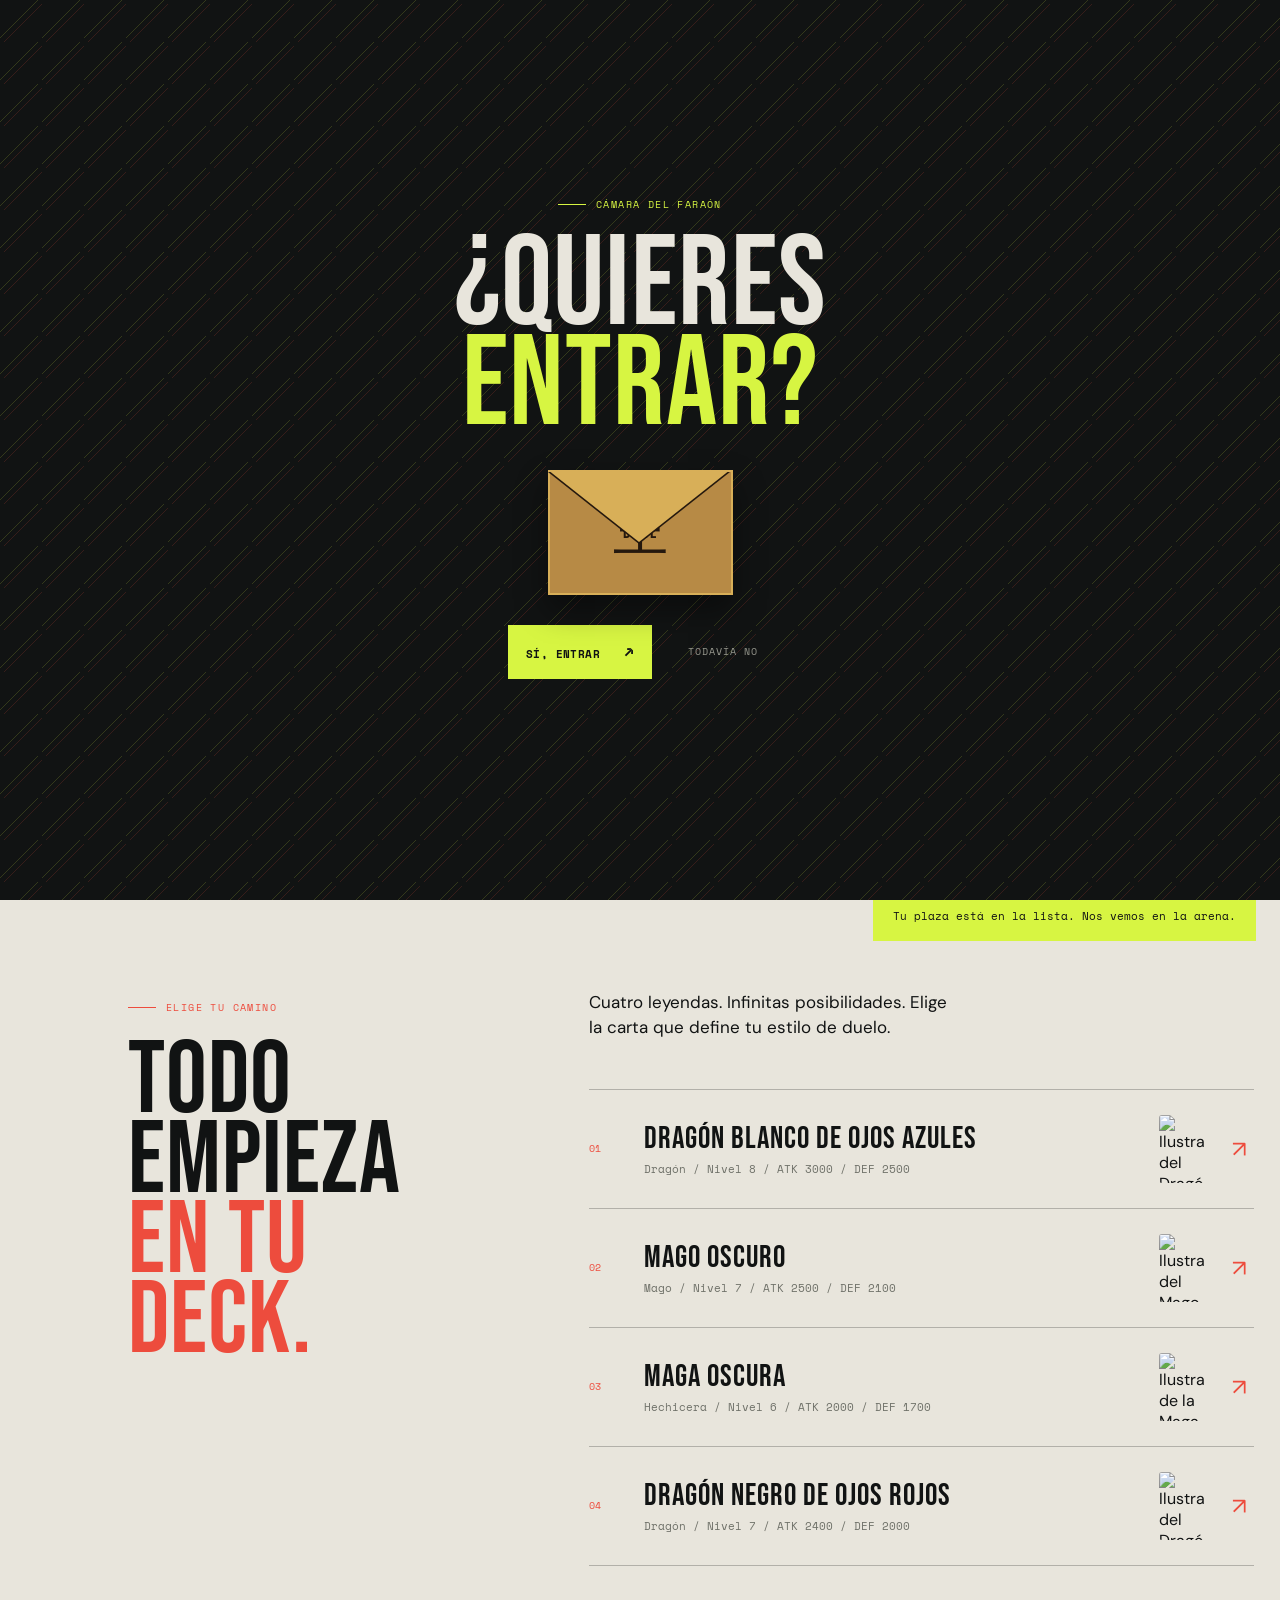
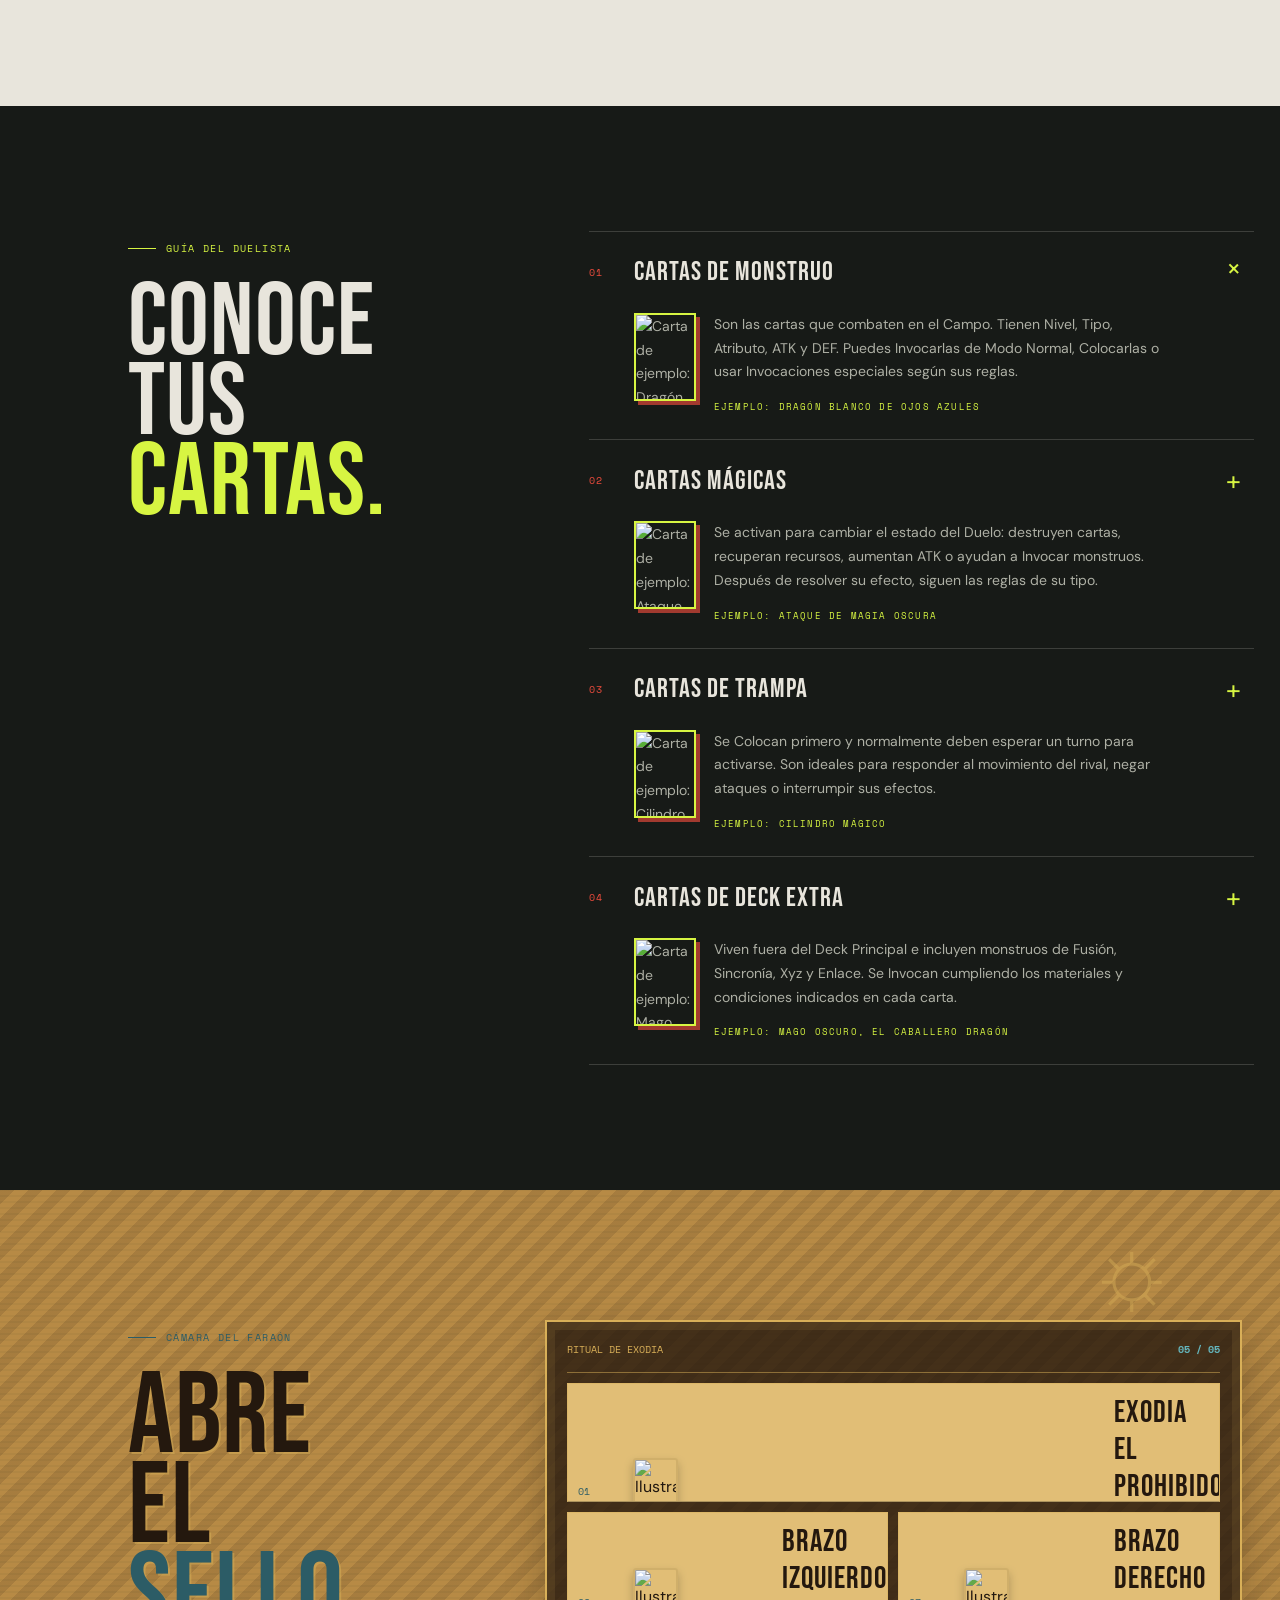
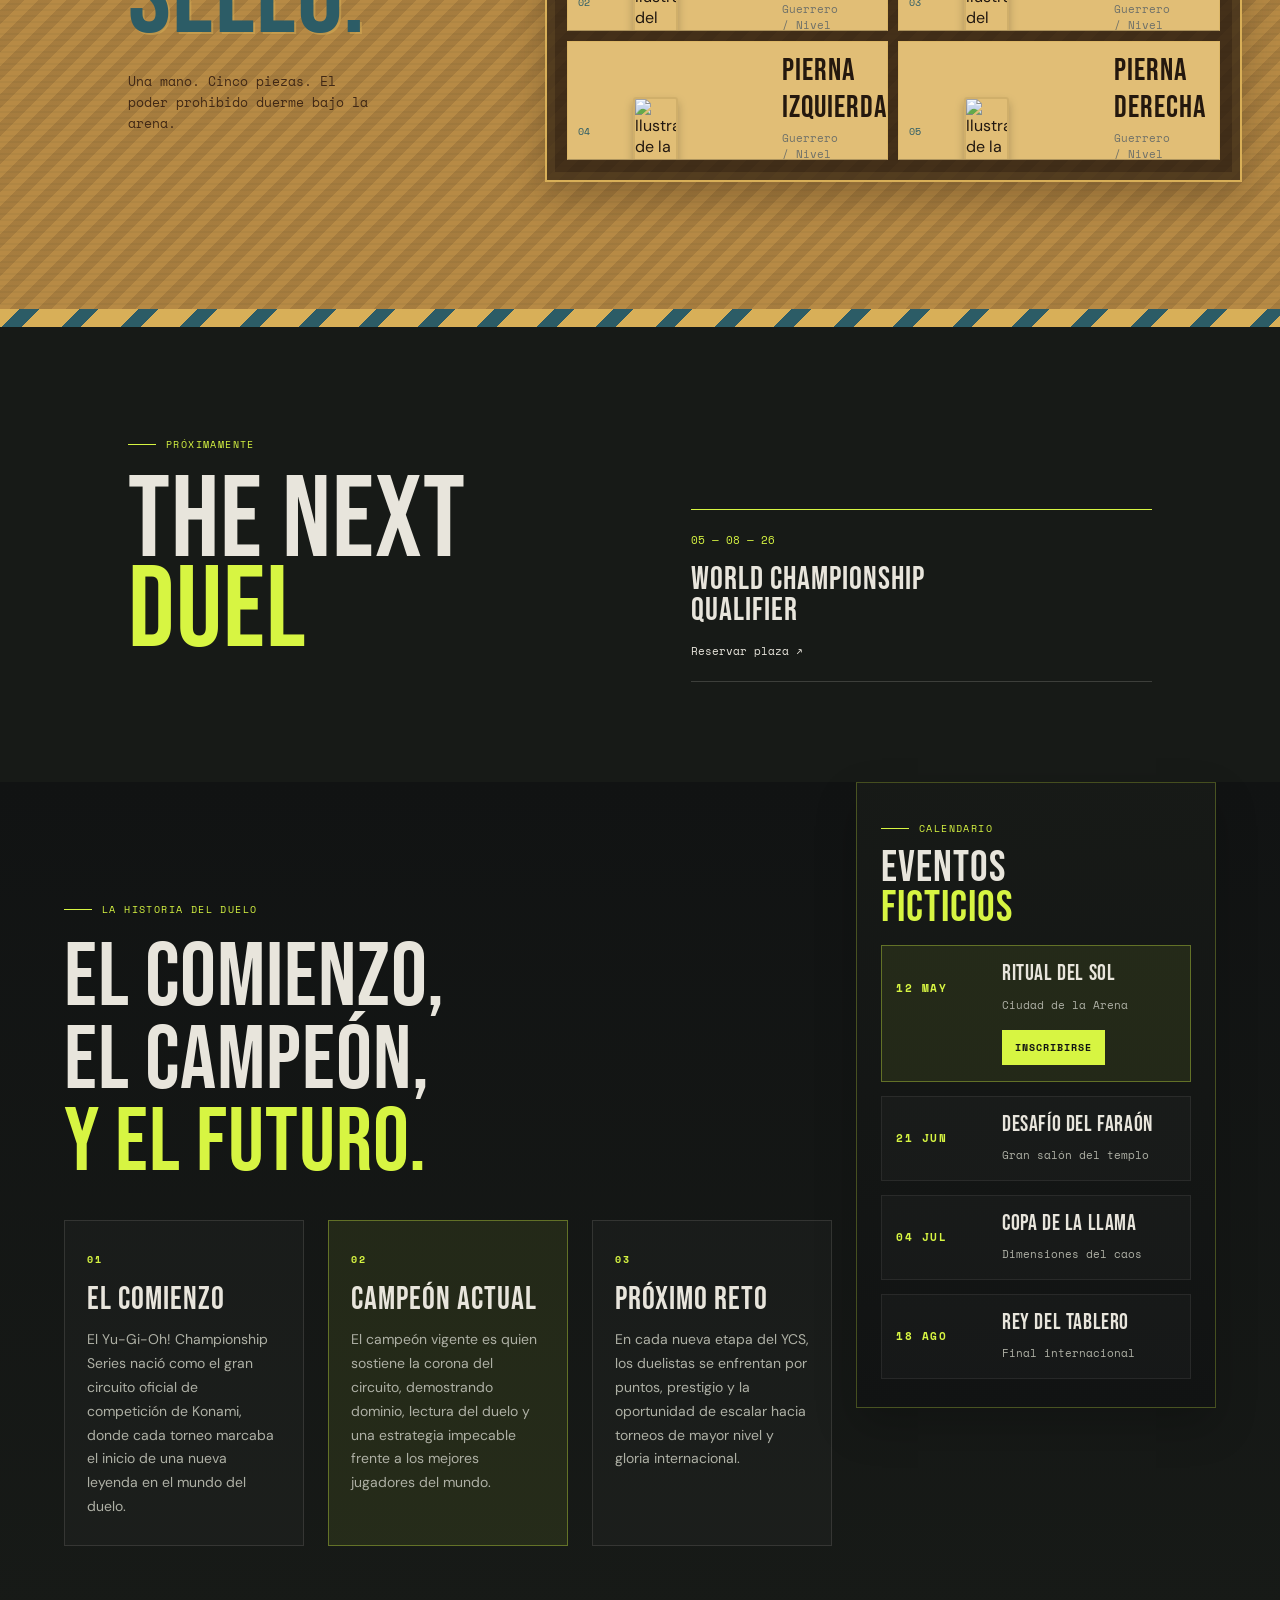
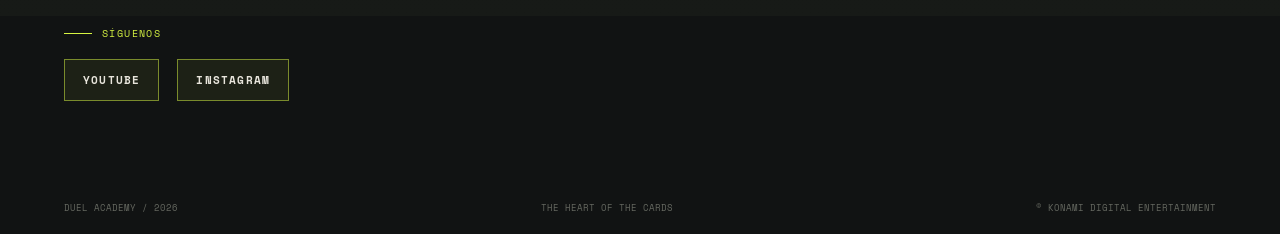
==== commit dcb32ce7: "asdas }" ====
--- a/yu yi oh/index.html
+++ b/yu yi oh/index.html
@@ -97,11 +97,6 @@
       </div>
     </section>
 
-    <section class="academy" id="academy">
-      <div class="academy-copy"><p class="eyebrow"><span></span> La arena te espera</p><h2>NO HAY<br>SEGUNDO<br><i>INTENTO.</i></h2><p>Regístrate para recibir acceso anticipado a torneos, drops exclusivos y el próximo gran duelo.</p><button class="primary-button" id="join-button">Quiero mi lugar <span>↗</span></button></div>
-      <div class="academy-emblem"><div class="emblem-ring">DUEL • DUEL • DUEL • DUEL •</div><strong>王</strong><span>EST.<br>1996</span></div>
-    </section>
-
     <section class="events" id="events"><div><p class="eyebrow"><span></span> Próximamente</p><h2>THE NEXT<br><i>DUEL</i></h2></div><div class="event-card"><span>05 — 08 — 26</span><strong>WORLD CHAMPIONSHIP<br>QUALIFIER</strong><a href="#academy">Reservar plaza ↗</a></div></section>
 
     <aside class="calendar-aside" aria-label="Calendario de eventos ficticios">
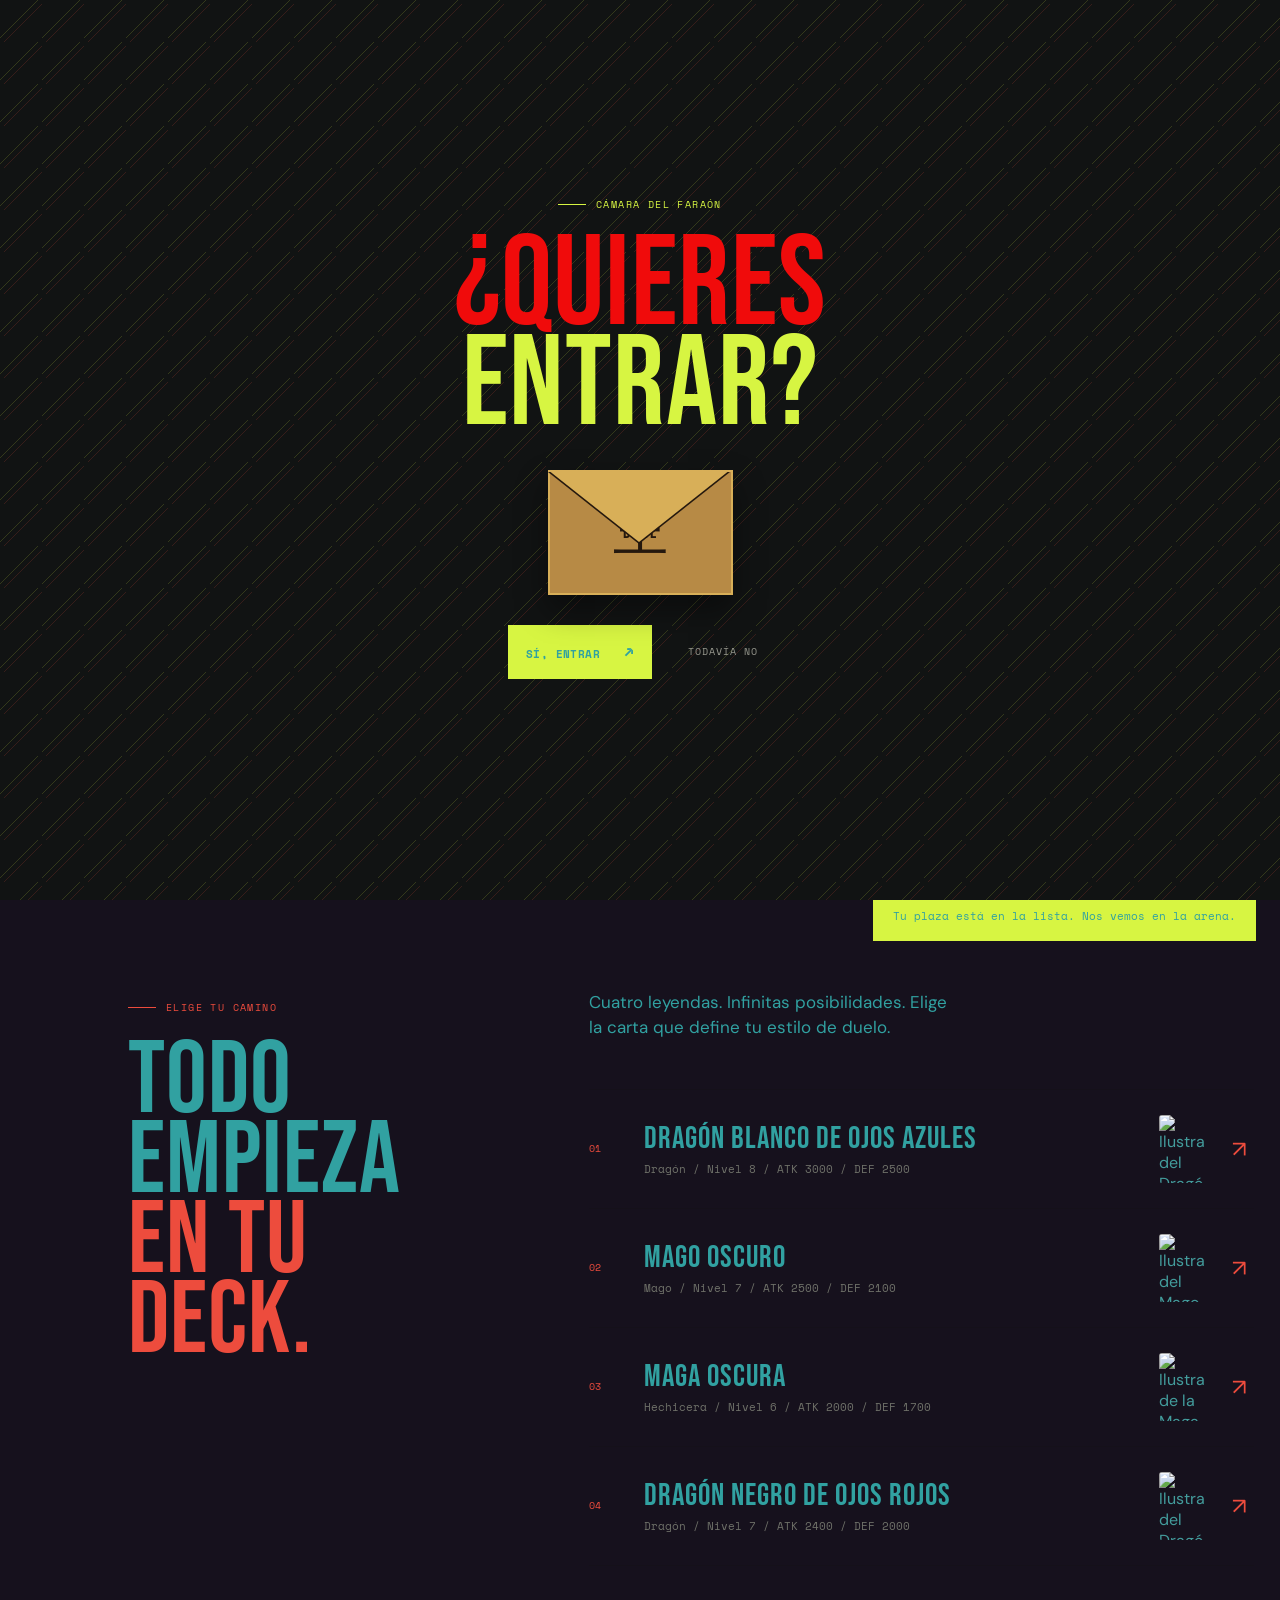
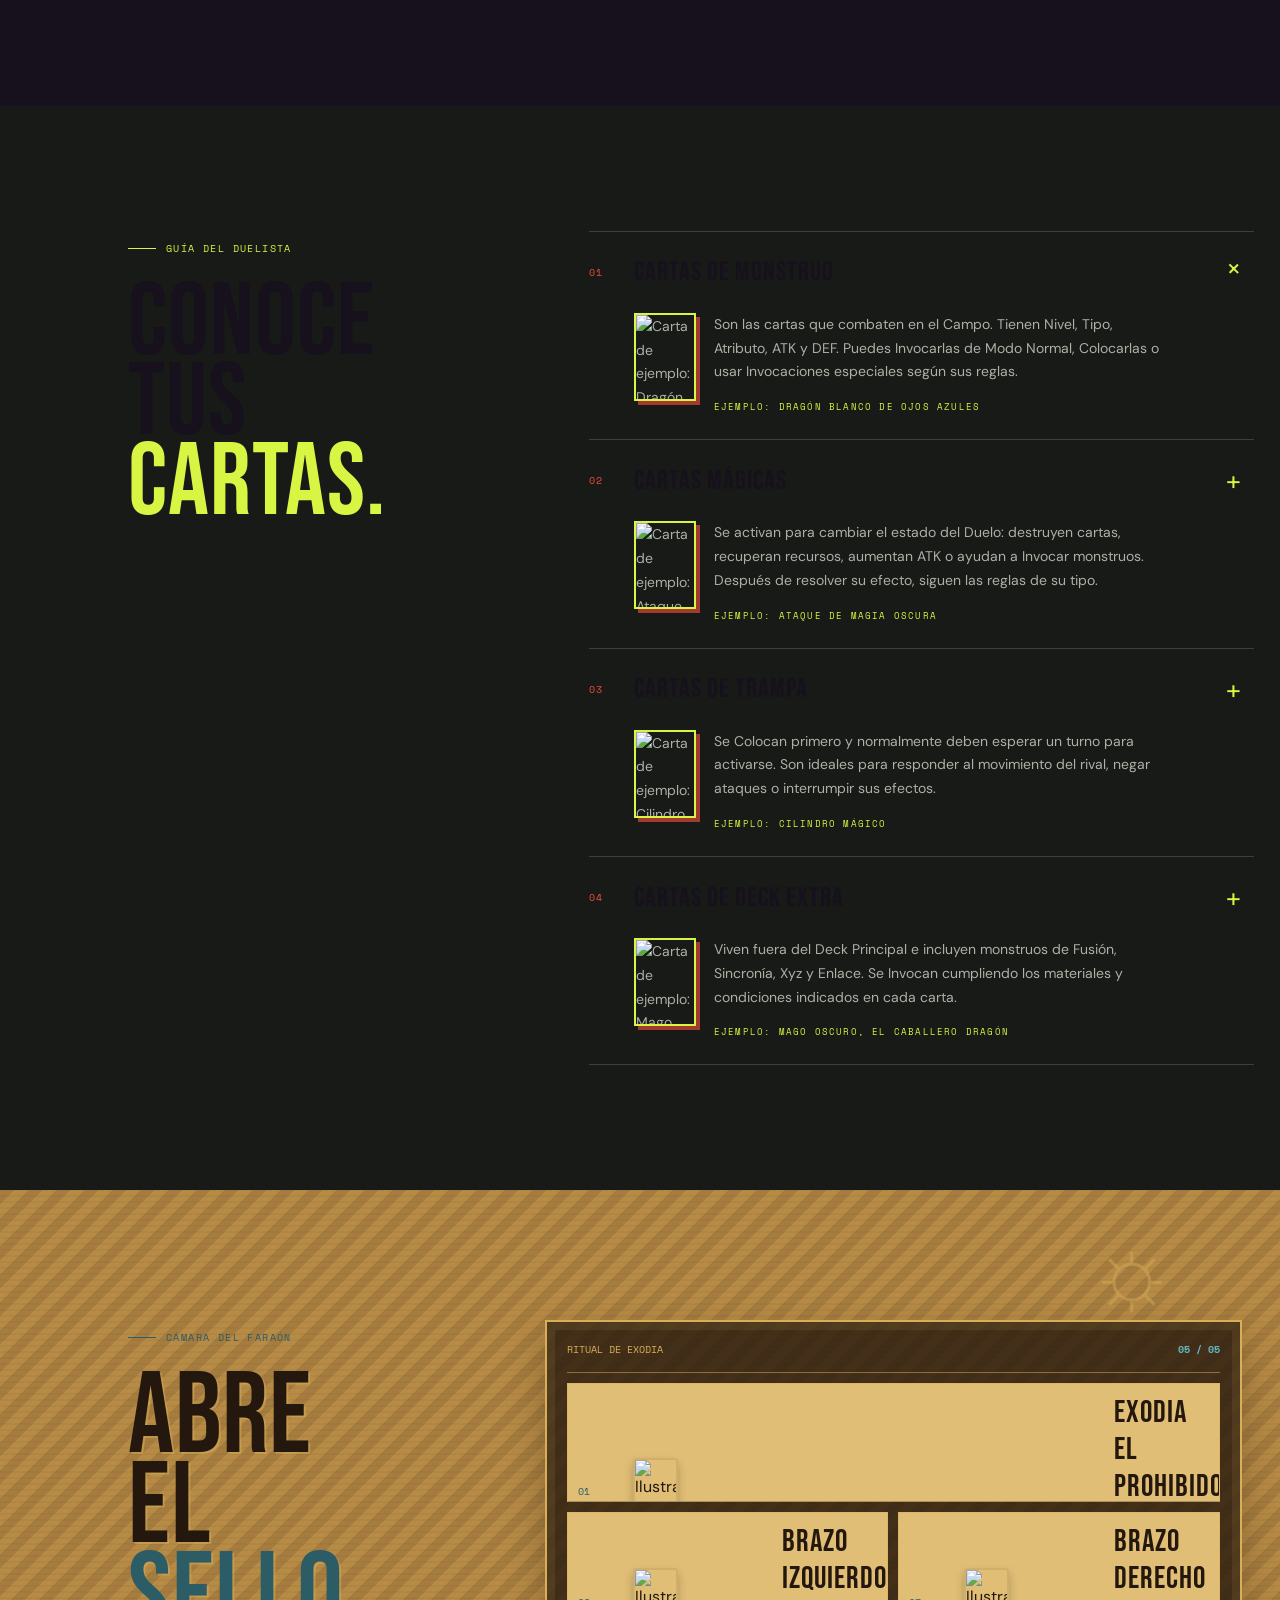
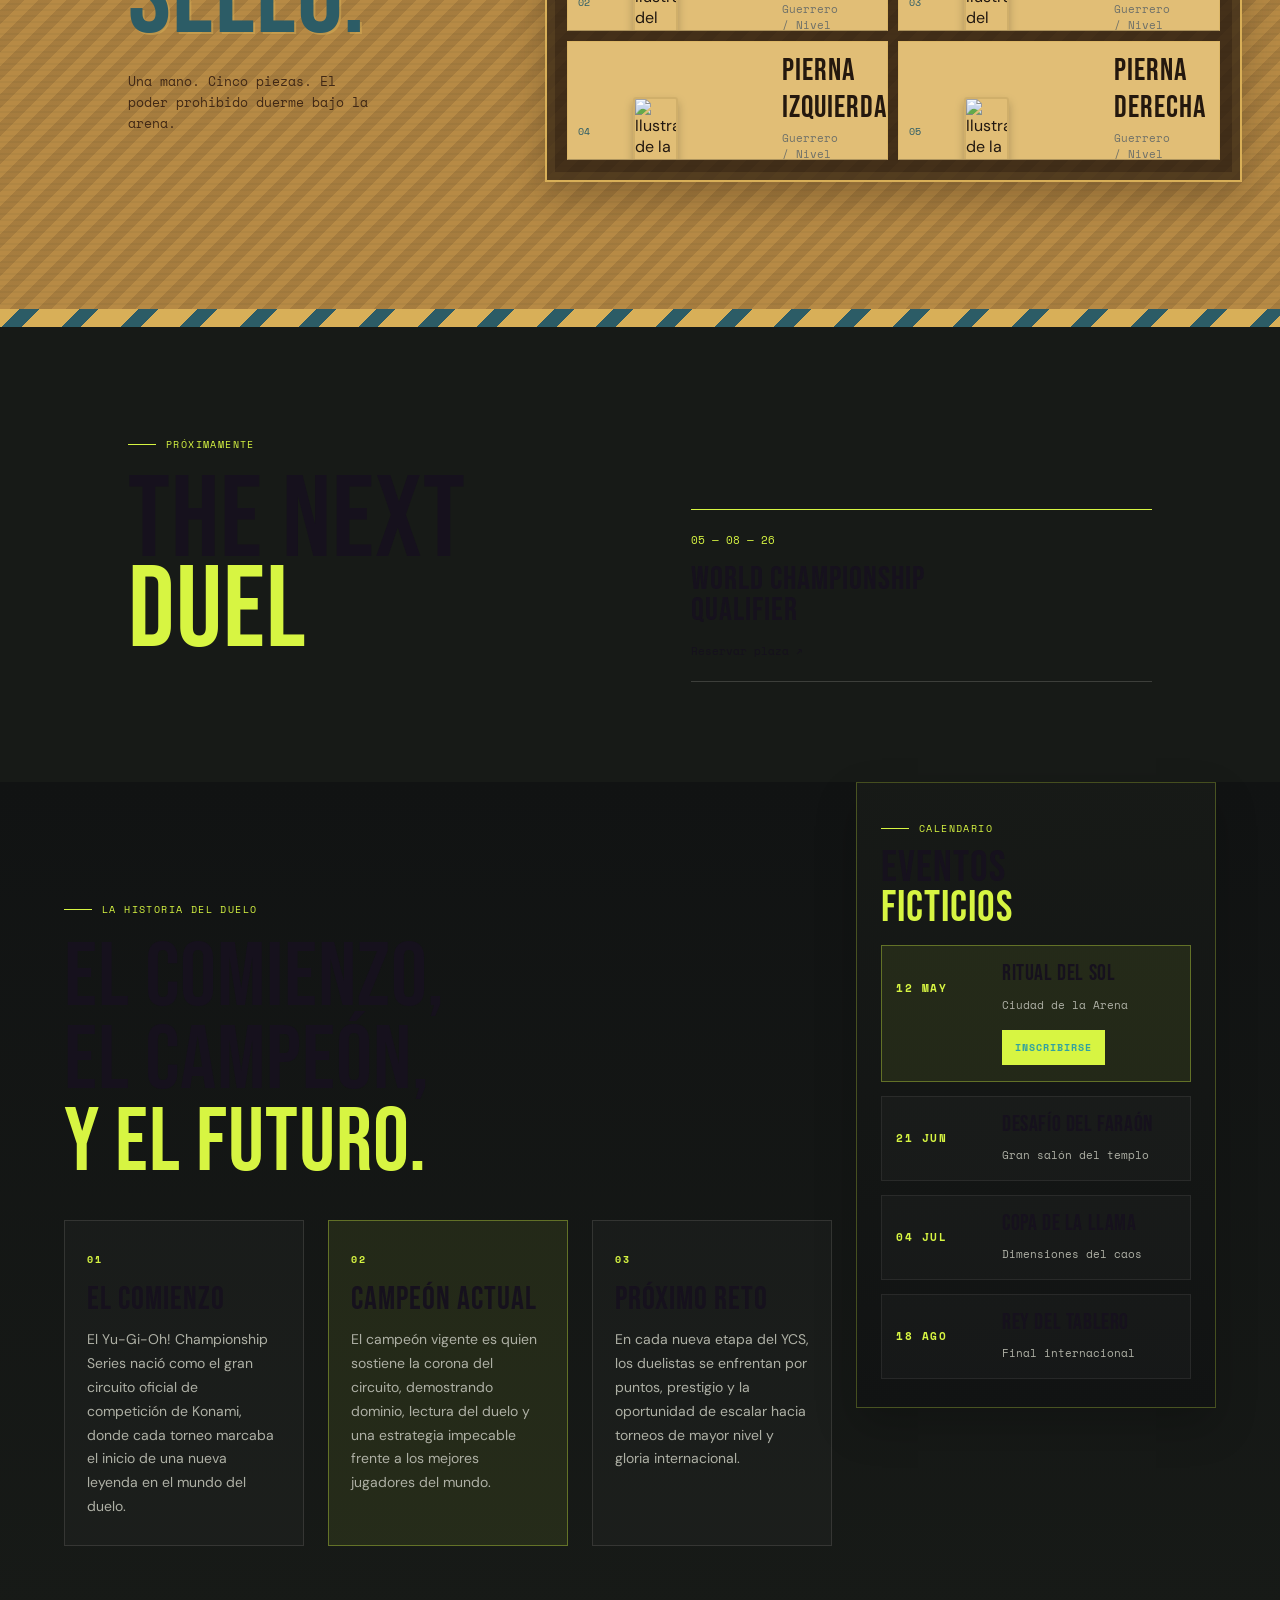
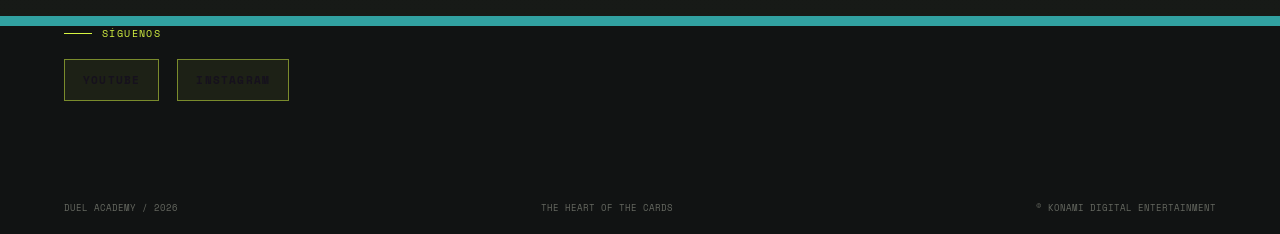
==== commit f2fe3604: "ss" ====
--- a/yu yi oh/index.html
+++ b/yu yi oh/index.html
@@ -170,6 +170,7 @@
     </section>
   </main>
   <footer><span>DUEL ACADEMY / 2026</span><span>THE HEART OF THE CARDS</span><span>© KONAMI DIGITAL ENTERTAINMENT</span></footer>
+  <iframe id="weather-widget" src="apy/widget-card.html" title="Widget meteorológico" hidden aria-hidden="true"></iframe>
   <div class="toast" id="toast" role="status">Tu plaza está en la lista. Nos vemos en la arena.</div>
   <div class="card-modal" id="card-modal" role="dialog" aria-modal="true" aria-labelledby="modal-title" hidden>
     <button class="modal-close" id="modal-close" aria-label="Cerrar carta ampliada">×</button>
--- a/yu yi oh/styles.css
+++ b/yu yi oh/styles.css
@@ -1,5 +1,5 @@
 .site-header{position:fixed!important;z-index:30;background:rgba(17,19,19,.94);backdrop-filter:blur(10px)}
-.entry-locked{overflow:hidden}.entry-gate{position:fixed;inset:0;z-index:100;background:#111313;color:#e8e5dc;display:grid;place-items:center;text-align:center;overflow:hidden}.entry-gate::before{content:"";position:absolute;inset:0;opacity:.17;background:linear-gradient(135deg,transparent 45%,#d7f542 45% 46%,transparent 46% 54%,#ed4c3d 54% 55%,transparent 55%);background-size:42px 42px}.entry-content{position:relative;z-index:1}.entry-content .eyebrow{justify-content:center}.entry-content h1{font-size:clamp(68px,10vw,130px);margin:24px 0 34px}.entry-content h1 i{color:#d7f542;font-style:normal}.sealed-envelope{width:185px;height:125px;margin:0 auto 30px;position:relative;perspective:500px}.envelope-body{position:absolute;inset:0;background:#b78a45;border:2px solid #d8af58;box-shadow:0 15px 30px rgba(0,0,0,.4);display:grid;place-items:center}.envelope-body span{font:55px serif;color:#24180e}.envelope-flap{position:absolute;z-index:3;left:0;top:0;width:0;height:0;border-left:91px solid transparent;border-right:91px solid transparent;border-top:72px solid #d8af58;transform-origin:top;transition:transform .8s cubic-bezier(.2,.8,.2,1);filter:drop-shadow(0 2px 0 #24180e)}.envelope-letter{position:absolute;z-index:1;left:50%;top:50%;transform:translate(-50%,-50%);color:#24180e;font:18px var(--display);letter-spacing:2px}.entry-gate.opening .envelope-flap{transform:rotateX(180deg)}.entry-gate.opening .envelope-letter{animation:letter-rise 1s .25s ease-out forwards}.entry-gate.entered{animation:gate-out .5s ease-in forwards}.entry-actions{display:flex;justify-content:center;align-items:center;gap:22px}.entry-no{border:0;background:transparent;color:#96978d;text-transform:uppercase;letter-spacing:1px;padding:14px;font:10px var(--mono)}.entry-no:hover{color:#e8e5dc}.entry-no:disabled,.primary-button:disabled{cursor:wait;opacity:.6}.entry-response{height:18px;margin:16px 0 0;color:#d7f542;font:10px var(--mono)}@keyframes letter-rise{to{transform:translate(-50%,-100px);opacity:0}}@keyframes gate-out{to{opacity:0;visibility:hidden}}@media(max-width:720px){.entry-content{padding:0 24px}.entry-content h1{font-size:82px}.sealed-envelope{width:160px;height:108px}.envelope-flap{border-left-width:79px;border-right-width:79px;border-top-width:62px}}
+.entry-locked{overflow:hidden}.entry-gate{position:fixed;inset:0;z-index:100;background:#111313;color:#f00b0b;display:grid;place-items:center;text-align:center;overflow:hidden}.entry-gate::before{content:"";position:absolute;inset:0;opacity:.17;background:linear-gradient(135deg,transparent 45%,#d7f542 45% 46%,transparent 46% 54%,#ed4c3d 54% 55%,transparent 55%);background-size:42px 42px}.entry-content{position:relative;z-index:1}.entry-content .eyebrow{justify-content:center}.entry-content h1{font-size:clamp(68px,10vw,130px);margin:24px 0 34px}.entry-content h1 i{color:#d7f542;font-style:normal}.sealed-envelope{width:185px;height:125px;margin:0 auto 30px;position:relative;perspective:500px}.envelope-body{position:absolute;inset:0;background:#b78a45;border:2px solid #d8af58;box-shadow:0 15px 30px rgba(0,0,0,.4);display:grid;place-items:center}.envelope-body span{font:55px serif;color:#24180e}.envelope-flap{position:absolute;z-index:3;left:0;top:0;width:0;height:0;border-left:91px solid transparent;border-right:91px solid transparent;border-top:72px solid #d8af58;transform-origin:top;transition:transform .8s cubic-bezier(.2,.8,.2,1);filter:drop-shadow(0 2px 0 #24180e)}.envelope-letter{position:absolute;z-index:1;left:50%;top:50%;transform:translate(-50%,-50%);color:#24180e;font:18px var(--display);letter-spacing:2px}.entry-gate.opening .envelope-flap{transform:rotateX(180deg)}.entry-gate.opening .envelope-letter{animation:letter-rise 1s .25s ease-out forwards}.entry-gate.entered{animation:gate-out .5s ease-in forwards}.entry-actions{display:flex;justify-content:center;align-items:center;gap:22px}.entry-no{border:0;background:transparent;color:#96978d;text-transform:uppercase;letter-spacing:1px;padding:14px;font:10px var(--mono)}.entry-no:hover{color:#e8e5dc}.entry-no:disabled,.primary-button:disabled{cursor:wait;opacity:.6}.entry-response{height:18px;margin:16px 0 0;color:#d7f542;font:10px var(--mono)}@keyframes letter-rise{to{transform:translate(-50%,-100px);opacity:0}}@keyframes gate-out{to{opacity:0;visibility:hidden}}@media(max-width:720px){.entry-content{padding:0 24px}.entry-content h1{font-size:82px}.sealed-envelope{width:160px;height:108px}.envelope-flap{border-left-width:79px;border-right-width:79px;border-top-width:62px}}
 .master-duel-card{animation:master-duel-float 5s ease-in-out infinite,master-duel-enter 1s cubic-bezier(.2,.8,.2,1) both}.master-duel-card::before{content:"";position:absolute;inset:-20px;border-radius:18px;background:rgba(72,180,255,.26);filter:blur(25px);z-index:-1;animation:master-duel-aura 2.8s ease-in-out infinite}.master-duel-card::after{content:"";position:absolute;inset:7px;pointer-events:none;background:linear-gradient(120deg,transparent 30%,rgba(255,255,255,.85) 48%,transparent 66%);mix-blend-mode:screen;transform:translateX(-130%);animation:master-duel-shine 3.8s ease-in-out infinite}.master-duel-card .card-frame{position:relative;box-shadow:inset 0 0 0 1px rgba(125,212,255,.9)}.master-duel-card .card-frame::after{content:"";position:absolute;inset:0;background:linear-gradient(145deg,rgba(84,194,255,.3),transparent 30%,transparent 70%,rgba(35,83,190,.3));pointer-events:none}.master-duel-lockup{position:absolute;z-index:3;top:34%;left:50%;transform:translate(-50%,-50%) rotate(-9deg);text-align:center;text-shadow:0 2px 7px rgba(0,0,0,.75);white-space:nowrap;animation:lockup-pulse 3s ease-in-out infinite}.master-duel-lockup small{display:block;color:#fff;font:700 8px var(--mono);letter-spacing:3px}.master-duel-lockup strong{display:block;color:#d7f542;font:42px/.72 var(--display);letter-spacing:2px}.master-duel-lockup span{display:block;margin-top:9px;color:#fff;font:7px var(--mono);letter-spacing:2px}@keyframes master-duel-enter{from{opacity:0;transform:rotate(-20deg) translateY(45px) scale(.82)}to{opacity:1;transform:rotate(-9deg) translateY(0) scale(1)}}@keyframes master-duel-float{0%,100%{transform:rotate(-9deg) translateY(0)}50%{transform:rotate(-5deg) translateY(-13px)}}@keyframes master-duel-aura{0%,100%{opacity:.3;transform:scale(.9)}50%{opacity:.85;transform:scale(1.1)}}@keyframes master-duel-shine{0%,38%{transform:translateX(-130%)}65%,100%{transform:translateX(130%)}}@keyframes lockup-pulse{0%,100%{opacity:.86}50%{opacity:1}}@media(max-width:720px){.master-duel-lockup strong{font-size:35px}}@media(prefers-reduced-motion:reduce){.master-duel-card,.master-duel-card::before,.master-duel-card::after,.master-duel-lockup{animation:none}.master-duel-card{transform:rotate(-9deg)}}
 .master-duel-card,.master-duel-card::before,.master-duel-card::after,.master-duel-lockup{animation:none!important}
 .card-placeholder{display:flex;height:100%;align-items:center;justify-content:center;text-align:center;color:#d7f542;font:46px/.72 var(--display);letter-spacing:2px;background:radial-gradient(circle at center,rgba(84,194,255,.35),transparent 45%),linear-gradient(145deg,#182c4f,#10151f 58%,#243d68)}.deck-symbol{width:45px;height:68px;border:1px solid rgba(17,19,19,.45);border-radius:3px;display:grid;place-items:center;color:var(--red);font-size:22px}.deck-row:hover .deck-symbol{background:var(--red);color:var(--paper);transition:background .3s,color .3s}
@@ -11,11 +11,12 @@
 .card-types{padding:125px 10vw;background:#171a17;color:var(--paper);display:grid;grid-template-columns:35% 65%;gap:8vw}.card-types-heading .eyebrow{color:var(--acid)}.card-types-heading h2{font-size:clamp(65px,8vw,112px);margin:28px 0}.card-types-heading h2 i{color:var(--acid)}.accordion{border-top:1px solid var(--line)}.accordion-item{border-bottom:1px solid var(--line)}.accordion-trigger{width:100%;border:0;background:transparent;color:var(--paper);display:grid;grid-template-columns:45px 1fr 28px;align-items:center;text-align:left;padding:23px 0;font:27px var(--display);letter-spacing:1px}.accordion-trigger:hover{color:var(--acid)}.accordion-number{color:var(--red);font:10px var(--mono)}.accordion-trigger b{font:27px var(--body);font-weight:400;color:var(--acid);transition:transform .25s}.accordion-item.is-open .accordion-trigger b{transform:rotate(45deg)}.accordion-panel{padding:0 45px 26px;max-width:620px;color:#aeb0a5;font-size:14px;line-height:1.7}.accordion-panel p{margin:0}.type-tag{margin-top:16px;color:var(--acid);font:9px var(--mono);letter-spacing:1.2px}@media(max-width:720px){.card-types{padding:90px 8vw;display:block}.card-types-heading h2{font-size:76px;margin-bottom:55px}.accordion-trigger{font-size:23px;grid-template-columns:35px 1fr 24px}.accordion-panel{padding-left:35px;font-size:13px}}
 .accordion-panel{display:grid;grid-template-columns:62px 1fr;gap:18px;align-items:start}.accordion-panel img{width:62px;height:88px;object-fit:cover;border:2px solid var(--acid);box-shadow:4px 4px 0 rgba(237,76,61,.65)}.accordion-panel>div{min-width:0}@media(max-width:720px){.accordion-panel{grid-template-columns:54px 1fr;gap:14px}.accordion-panel img{width:54px;height:77px}}
 .cursor-sigil{position:fixed;left:-8px;top:-8px;width:16px;height:16px;border:1px solid #d8af58;border-radius:50%;pointer-events:none;z-index:30;mix-blend-mode:screen;transition:transform .08s linear}.cursor-sigil::before,.cursor-sigil::after{content:"";position:absolute;left:50%;top:50%;background:#65b7be;transform:translate(-50%,-50%)}.cursor-sigil::before{width:24px;height:1px}.cursor-sigil::after{width:1px;height:24px}.cursor-trail{position:fixed;width:5px;height:5px;border-radius:50%;background:#ed4c3d;pointer-events:none;z-index:29;transform:translate(-50%,-50%);animation:cursor-fade .5s ease-out forwards}@keyframes cursor-fade{from{opacity:.8;transform:translate(-50%,-50%) scale(1)}to{opacity:0;transform:translate(-50%,-50%) scale(2.8)}}
-.yu-gi-oh-logo{position:absolute;left:50%;top:17px;transform:translateX(-50%) skew(-8deg);color:#f8f1c7;text-decoration:none;font:42px/.75 var(--display);letter-spacing:2px;text-shadow:2px 2px 0 #bc3329,-1px -1px 0 #f2c84b,0 0 13px rgba(237,76,61,.35);white-space:nowrap}.yu-gi-oh-logo small{display:block;margin-top:8px;color:var(--acid);font:7px var(--mono);letter-spacing:2px;text-align:center;text-shadow:none}.yu-gi-oh-logo:hover{color:var(--acid)}
+.yu-gi-oh-logo{position:absolute;left:50%;top:17px;transform:translateX(-50%) skew(-8deg);color:#bea722;text-decoration:none;font:42px/.75 var(--display);letter-spacing:2px;text-shadow:2px 2px 0 #bc3329,-1px -1px 0 #f2c84b,0 0 13px rgba(237,76,61,.35);white-space:nowrap}.yu-gi-oh-logo small{display:block;margin-top:8px;color:var(--acid);font:7px var(--mono);letter-spacing:2px;text-align:center;text-shadow:none}.yu-gi-oh-logo:hover{color:var(--acid)}
 @media(max-width:720px){.yu-gi-oh-logo{top:18px;font-size:30px}.yu-gi-oh-logo small{font-size:6px;margin-top:5px}.site-header .brand{margin-top:2px}.site-header .nav-cta{margin-top:2px}}
 .deck-row{cursor:pointer}.deck-row:focus-visible{outline:2px solid var(--red);outline-offset:4px}.modal-open{overflow:hidden}.card-modal{position:fixed;inset:0;z-index:20;background:rgba(8,10,10,.86);display:grid;place-items:center;padding:24px}.card-modal[hidden]{display:none}.modal-card-wrap{display:flex;align-items:center;gap:38px;max-width:620px;padding:34px;border:1px solid var(--acid);background:#171a17;box-shadow:0 0 60px rgba(215,245,66,.15)}.modal-card-wrap img{width:135px;height:204px;object-fit:cover;border:4px solid #b9a875;box-shadow:0 16px 30px rgba(0,0,0,.45)}.modal-card-wrap h2{font-size:58px;color:var(--paper);margin:20px 0 12px}.modal-card-wrap p:last-child{color:var(--acid);font:11px var(--mono);line-height:1.6}.modal-close{position:absolute;top:25px;right:30px;border:1px solid var(--acid);background:transparent;color:var(--acid);font:28px var(--body);width:42px;height:42px}.modal-close:hover{background:var(--acid);color:var(--ink)}@media(max-width:720px){.modal-card-wrap{padding:24px;gap:20px}.modal-card-wrap h2{font-size:42px}.modal-card-wrap img{width:135px;height:204px}.modal-card-wrap p:last-child{font-size:9px}}
 .hero-stage{overflow:hidden}
+.toast{background:var(--red);color:var(--paper)}
 @import url('https://fonts.googleapis.com/css2?family=Bebas+Neue&family=DM+Sans:wght@400;500;700&family=Space+Mono:wght@400;700&display=swap');
 
-:root{--ink:#111313;--paper:#e8e5dc;--acid:#d7f542;--red:#ed4c3d;--muted:#96978d;--line:rgba(232,229,220,.18);--display:'Bebas Neue',Impact,sans-serif;--body:'DM Sans',sans-serif;--mono:'Space Mono',monospace}
+:root{--ink:#31a1a1;--paper:#16111d;--acid:#d7f542;--red:#ed4c3d;--muted:#96978d;--line:rgba(232,229,220,.18);--display:'Bebas Neue',Impact,sans-serif;--body:'DM Sans',sans-serif;--mono:'Space Mono',monospace}
 *{box-sizing:border-box}html{scroll-behavior:smooth}body{margin:0;background:var(--ink);color:var(--paper);font-family:var(--body);overflow-x:hidden}.grain{position:fixed;inset:0;opacity:.08;pointer-events:none;z-index:5;background-image:url("data:image/svg+xml,%3Csvg viewBox='0 0 180 180' xmlns='http://www.w3.org/2000/svg'%3E%3Cfilter id='n'%3E%3CfeTurbulence type='fractalNoise' baseFrequency='.9' numOctaves='4' stitchTiles='stitch'/%3E%3C/filter%3E%3Crect width='100%25' height='100%25' filter='url(%23n)' opacity='.7'/%3E%3C/svg%3E")}.site-header{height:86px;padding:0 5vw;border-bottom:1px solid var(--line);display:flex;align-items:center;justify-content:space-between;position:absolute;top:0;left:0;width:100%;z-index:3}.brand{display:flex;align-items:center;gap:10px;color:var(--paper);font:700 14px/12px var(--mono);letter-spacing:-.5px;text-decoration:none}.brand em{font-style:normal;color:var(--acid)}.brand-mark{color:var(--acid);font:42px/1 serif;transform:rotate(-12deg);display:block}.main-nav{display:flex;gap:34px;margin-left:auto;margin-right:40px}.main-nav a,.text-link{color:var(--paper);font:11px var(--mono);text-decoration:none;text-transform:uppercase;letter-spacing:1px}.main-nav a:hover,.text-link:hover{color:var(--acid)}button{font:700 11px var(--mono);cursor:pointer}.nav-cta,.primary-button{border:1px solid var(--acid);background:var(--acid);color:var(--ink);padding:14px 17px;text-transform:uppercase;letter-spacing:.4px}.nav-cta span,.primary-button span{margin-left:16px;font-size:16px}.nav-cta:hover,.primary-button:hover{background:var(--paper);border-color:var(--paper)}.hero{min-height:760px;padding:170px 5vw 90px;display:grid;grid-template-columns:1fr 1fr;position:relative;background:radial-gradient(circle at 75% 43%,rgba(215,245,66,.12),transparent 26%),linear-gradient(115deg,#111313 0%,#171a17 53%,#22251f 100%)}.hero-copy{align-self:center;position:relative;z-index:1}.eyebrow{font:10px var(--mono);letter-spacing:1.4px;text-transform:uppercase;color:var(--acid);display:flex;align-items:center;gap:10px}.eyebrow span{display:inline-block;width:28px;height:1px;background:var(--acid)}h1,h2{font:clamp(76px,10vw,150px)/.78 var(--display);font-weight:400;letter-spacing:1px;margin:30px 0}h1 i,h2 i{font-style:normal;color:var(--acid)}.hero-intro{max-width:370px;color:#aeb0a5;font-size:14px;line-height:1.7;margin:38px 0 25px}.hero-actions{display:flex;align-items:center;gap:28px}.text-link{border-bottom:1px solid var(--acid);padding-bottom:5px}.text-link span{color:var(--acid);font-size:16px;margin-left:9px}.hero-stage{position:relative;min-height:500px;display:flex;align-items:center;justify-content:center}.orbit{position:absolute;border:1px solid rgba(215,245,66,.28);border-radius:50%;transform:rotate(-26deg)}.orbit-one{width:480px;height:210px}.orbit-two{width:440px;height:170px;transform:rotate(42deg);border-color:rgba(237,76,61,.4)}.card{position:absolute;width:230px;aspect-ratio:63/88;border-radius:10px;padding:7px;background:#b9a875;box-shadow:18px 23px 35px #090b0a;transform:rotate(-9deg);transition:transform .4s}.card-back{background:#d25b4e;transform:rotate(21deg) translate(92px,8px);z-index:0}.card-back-inner{height:100%;border:2px solid #351d1c;border-radius:5px;display:flex;align-items:center;justify-content:center;flex-direction:column;color:#30251e;font:35px/.8 var(--display);text-align:center;background:repeating-linear-gradient(45deg,transparent 0 5px,rgba(58,29,27,.2) 6px 7px)}.card-back small{font:9px var(--mono);margin-top:13px}.card-main{z-index:1}.card-frame{height:100%;border:3px solid #483c21;overflow:hidden}.card-main img{width:100%;height:100%;object-fit:cover}.card-stamp{position:absolute;bottom:-31px;left:5px;color:var(--acid);font:10px var(--mono)}.stage-note{position:absolute;right:4%;bottom:29px;display:flex;flex-direction:column;color:var(--acid);font:10px var(--mono);text-align:right;line-height:1.7}.stage-note span{color:var(--muted);font-size:8px}.power-line{position:absolute;left:0;bottom:30px;width:125px;border-top:1px solid var(--acid);padding-top:7px;display:flex;justify-content:space-between;font:8px var(--mono);color:var(--muted)}.power-line strong{font-size:12px;color:var(--acid)}.hero-side-label{position:absolute;right:2vw;top:48%;writing-mode:vertical-rl;font:9px var(--mono);letter-spacing:2px;color:var(--muted)}.ticker{background:var(--acid);color:var(--ink);height:47px;overflow:hidden;display:flex;align-items:center}.ticker-track{white-space:nowrap;display:flex;align-items:center;gap:38px;font:22px var(--display);animation:marquee 22s linear infinite}.ticker b{font-size:12px}@keyframes marquee{to{transform:translateX(-30%)}}.section-grid{padding:140px 10vw;display:grid;grid-template-columns:35% 65%;gap:8vw;background:var(--paper);color:var(--ink)}.section-grid .eyebrow{color:var(--red)}.section-grid .eyebrow span{background:var(--red)}h2{font-size:clamp(60px,8vw,115px);margin:27px 0}.section-grid h2 i{color:var(--red)}.section-lead{max-width:360px;font-size:17px;line-height:1.5;margin:0 0 48px}.deck-list{border-top:1px solid rgba(17,19,19,.25)}.deck-row{height:119px;border-bottom:1px solid rgba(17,19,19,.25);display:grid;grid-template-columns:40px 1fr 58px 22px;align-items:center;gap:15px;position:relative;overflow:hidden}.deck-number{font:10px var(--mono);color:var(--red)}.deck-row h3{margin:0;text-transform:uppercase;font:31px var(--display);letter-spacing:1px}.deck-row p{margin:4px 0 0;color:#6f7169;font:11px var(--mono)}.deck-row img{width:45px;height:68px;object-fit:cover;object-position:top;border-radius:3px;filter:saturate(.8)}.row-arrow{font-size:23px;color:var(--red)}.deck-row:hover img{transform:rotate(8deg) scale(1.18);transition:transform .3s}.academy{padding:135px 10vw;display:flex;justify-content:space-between;align-items:center;background:var(--red);min-height:590px;position:relative;overflow:hidden}.academy .eyebrow{color:var(--ink)}.academy .eyebrow span{background:var(--ink)}.academy h2{color:var(--ink)}.academy h2 i{color:var(--paper)}.academy-copy>p:not(.eyebrow){max-width:360px;color:#5e251f;line-height:1.6;font-size:14px;margin:0 0 27px}.academy .primary-button{background:var(--ink);border-color:var(--ink);color:var(--acid)}.academy-emblem{width:300px;height:300px;border:1px solid rgba(17,19,19,.45);border-radius:50%;display:flex;align-items:center;justify-content:center;position:relative;transform:rotate(8deg);margin-right:8vw}.academy-emblem strong{font:120px serif;color:var(--ink)}.emblem-ring{position:absolute;top:12px;left:6px;right:6px;font:11px var(--mono);letter-spacing:1px;color:var(--ink)}.academy-emblem span{position:absolute;bottom:54px;right:44px;font:9px/1.4 var(--mono);color:var(--ink)}.events{padding:100px 10vw;display:grid;grid-template-columns:1fr 1fr;gap:8vw;background:#171a17}.events h2{font-size:clamp(70px,9vw,130px);margin:25px 0}.events h2 i{color:var(--acid)}.event-card{align-self:end;border-top:1px solid var(--acid);border-bottom:1px solid var(--line);padding:22px 0;display:grid;gap:17px;font-family:var(--mono)}.event-card span{color:var(--acid);font-size:11px}.event-card strong{font:32px/.95 var(--display);letter-spacing:1px}.event-card a{color:var(--paper);font-size:11px;text-decoration:none}.event-card a:hover{color:var(--acid)}.calendar-aside{float:right;width:min(360px,100%);margin:0 5vw 40px 24px;padding:28px 24px;border:1px solid rgba(215,245,66,.26);background:linear-gradient(180deg,rgba(23,26,23,.95),rgba(17,19,19,.95));box-shadow:0 18px 40px rgba(0,0,0,.2)}.calendar-header{margin-bottom:18px}.calendar-header h3{margin:12px 0 0;font:44px/.9 var(--display);letter-spacing:1px}.calendar-header h3 i{font-style:normal;color:var(--acid)}.calendar-list{list-style:none;margin:0;padding:0;display:grid;gap:14px}.calendar-item{display:grid;grid-template-columns:90px 1fr;align-items:center;gap:16px;padding:16px 14px;border:1px solid rgba(232,229,220,.08);background:rgba(232,229,220,.02)}.calendar-item.featured{background:rgba(215,245,66,.08);border-color:rgba(215,245,66,.35)}.calendar-item:first-child{margin-top:0}.calendar-date{color:var(--acid);font:700 11px var(--mono);letter-spacing:1.5px}.calendar-item strong{display:block;font:22px/1.1 var(--display);letter-spacing:.6px;margin-bottom:6px}.calendar-item small{color:#aeb0a5;font:11px/1.5 var(--mono)}.calendar-button{grid-column:2;justify-self:start;border:1px solid var(--acid);background:var(--acid);color:var(--ink);padding:9px 12px;font:700 10px var(--mono);letter-spacing:1px;text-transform:uppercase;cursor:pointer}.calendar-button:hover{background:var(--paper);border-color:var(--paper)}@media (max-width:720px){.calendar-aside{float:none;width:100%;margin:0 5vw 32px}.calendar-item{grid-template-columns:1fr}.calendar-button{grid-column:auto;justify-self:start}}.info-panel{padding:110px 5vw 70px;background:linear-gradient(180deg,#111313 0%,#171a17 100%)}.info-heading{margin-bottom:36px}.info-heading h2{font-size:clamp(54px,7vw,96px);margin:20px 0 0;line-height:.92}.info-heading h2 i{color:var(--acid);font-style:normal}.info-grid{display:grid;grid-template-columns:repeat(3,1fr);gap:24px}.info-card{padding:26px 22px;border:1px solid rgba(232,229,220,.12);background:rgba(232,229,220,.02)}.info-card.highlight{background:rgba(215,245,66,.08);border-color:rgba(215,245,66,.35)}.info-kicker{color:var(--acid);font:700 10px var(--mono);letter-spacing:2px}.info-card h3{margin:16px 0 12px;font:32px/1 var(--display);letter-spacing:1px}.info-card p{margin:0;color:#aeb0a5;font:14px/1.7 var(--body)}.social-strip{padding:0 5vw 80px;background:#111313}.social-strip .eyebrow{color:var(--acid);margin-bottom:18px}.social-strip .eyebrow span{background:var(--acid)}.social-links{display:flex;flex-wrap:wrap;gap:18px}.social-links a{display:inline-flex;align-items:center;justify-content:center;padding:12px 18px;border:1px solid rgba(215,245,66,.5);background:rgba(215,245,66,.06);color:var(--paper);text-decoration:none;font:700 11px var(--mono);letter-spacing:1.2px;text-transform:uppercase;transition:transform .2s ease,background .2s ease}.social-links a:hover{transform:translateY(-2px);background:rgba(215,245,66,.12)}footer{padding:20px 5vw;display:flex;justify-content:space-between;color:#656860;font:9px var(--mono);background:#111313}.toast{position:fixed;right:24px;bottom:24px;background:var(--acid);color:var(--ink);padding:17px 20px;font:11px var(--mono);transform:translateY(130%);transition:transform .4s;z-index:10}.toast.visible{transform:translateY(0)}@media(max-width:720px){.site-header{height:72px;padding:0 6vw}.main-nav{display:none}.nav-cta{padding:11px 10px;font-size:9px}.nav-cta span{margin-left:5px}.hero{padding:140px 8vw 55px;min-height:850px;display:block}.hero h1{font-size:88px;margin-top:22px}.hero-intro{margin-top:30px}.hero-stage{min-height:390px;margin-top:35px;transform:scale(.82);transform-origin:center top}.hero-side-label{display:none}.section-grid{padding:90px 8vw;display:block}.section-grid h2{font-size:74px;margin-bottom:55px}.section-lead{font-size:15px}.deck-row{grid-template-columns:28px 1fr 48px 14px;gap:8px}.deck-row h3{font-size:25px}.deck-row p{font-size:9px;white-space:nowrap}.academy{padding:90px 8vw;display:block;min-height:700px}.academy h2{font-size:78px}.academy-emblem{width:230px;height:230px;margin:70px auto 0}.academy-emblem strong{font-size:90px}.events{padding:80px 8vw;display:block}.event-card{margin-top:50px}.event-card strong{font-size:29px}footer{padding:20px 8vw;display:grid;gap:10px;font-size:8px}}
